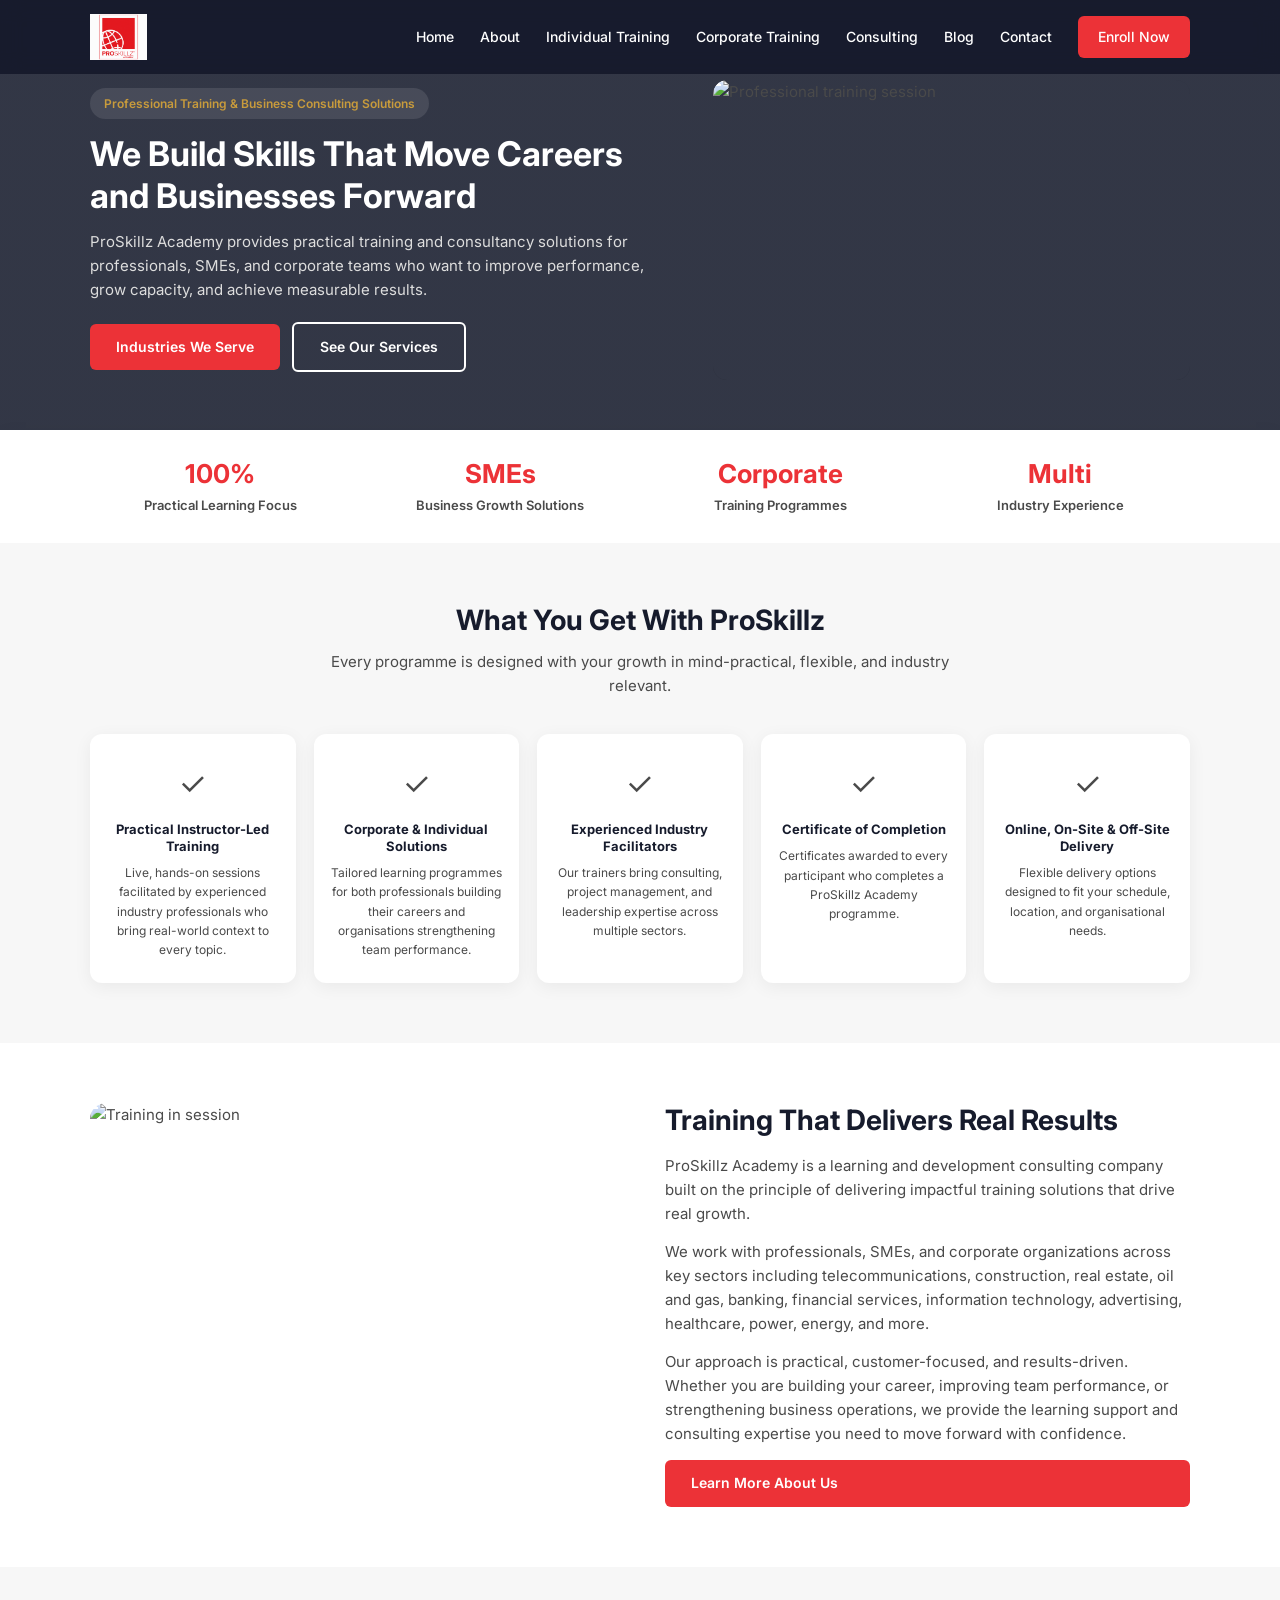
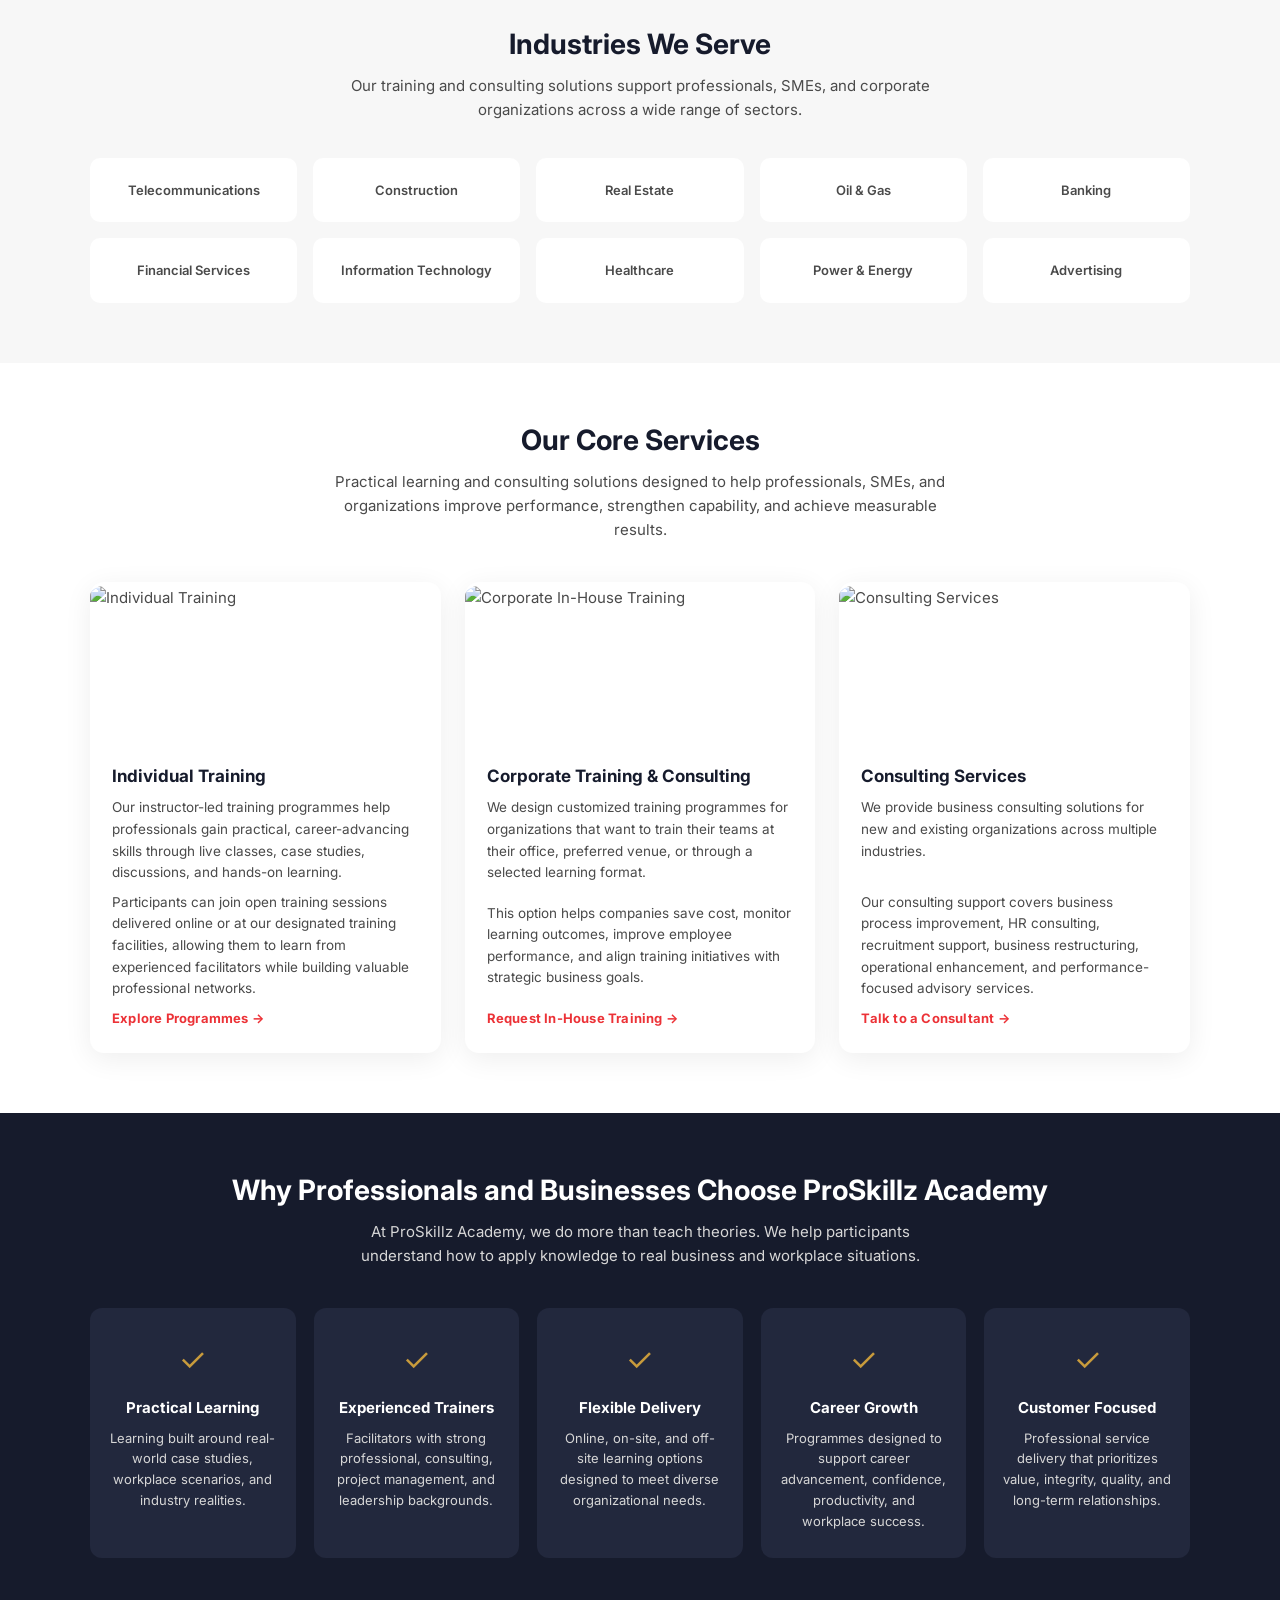
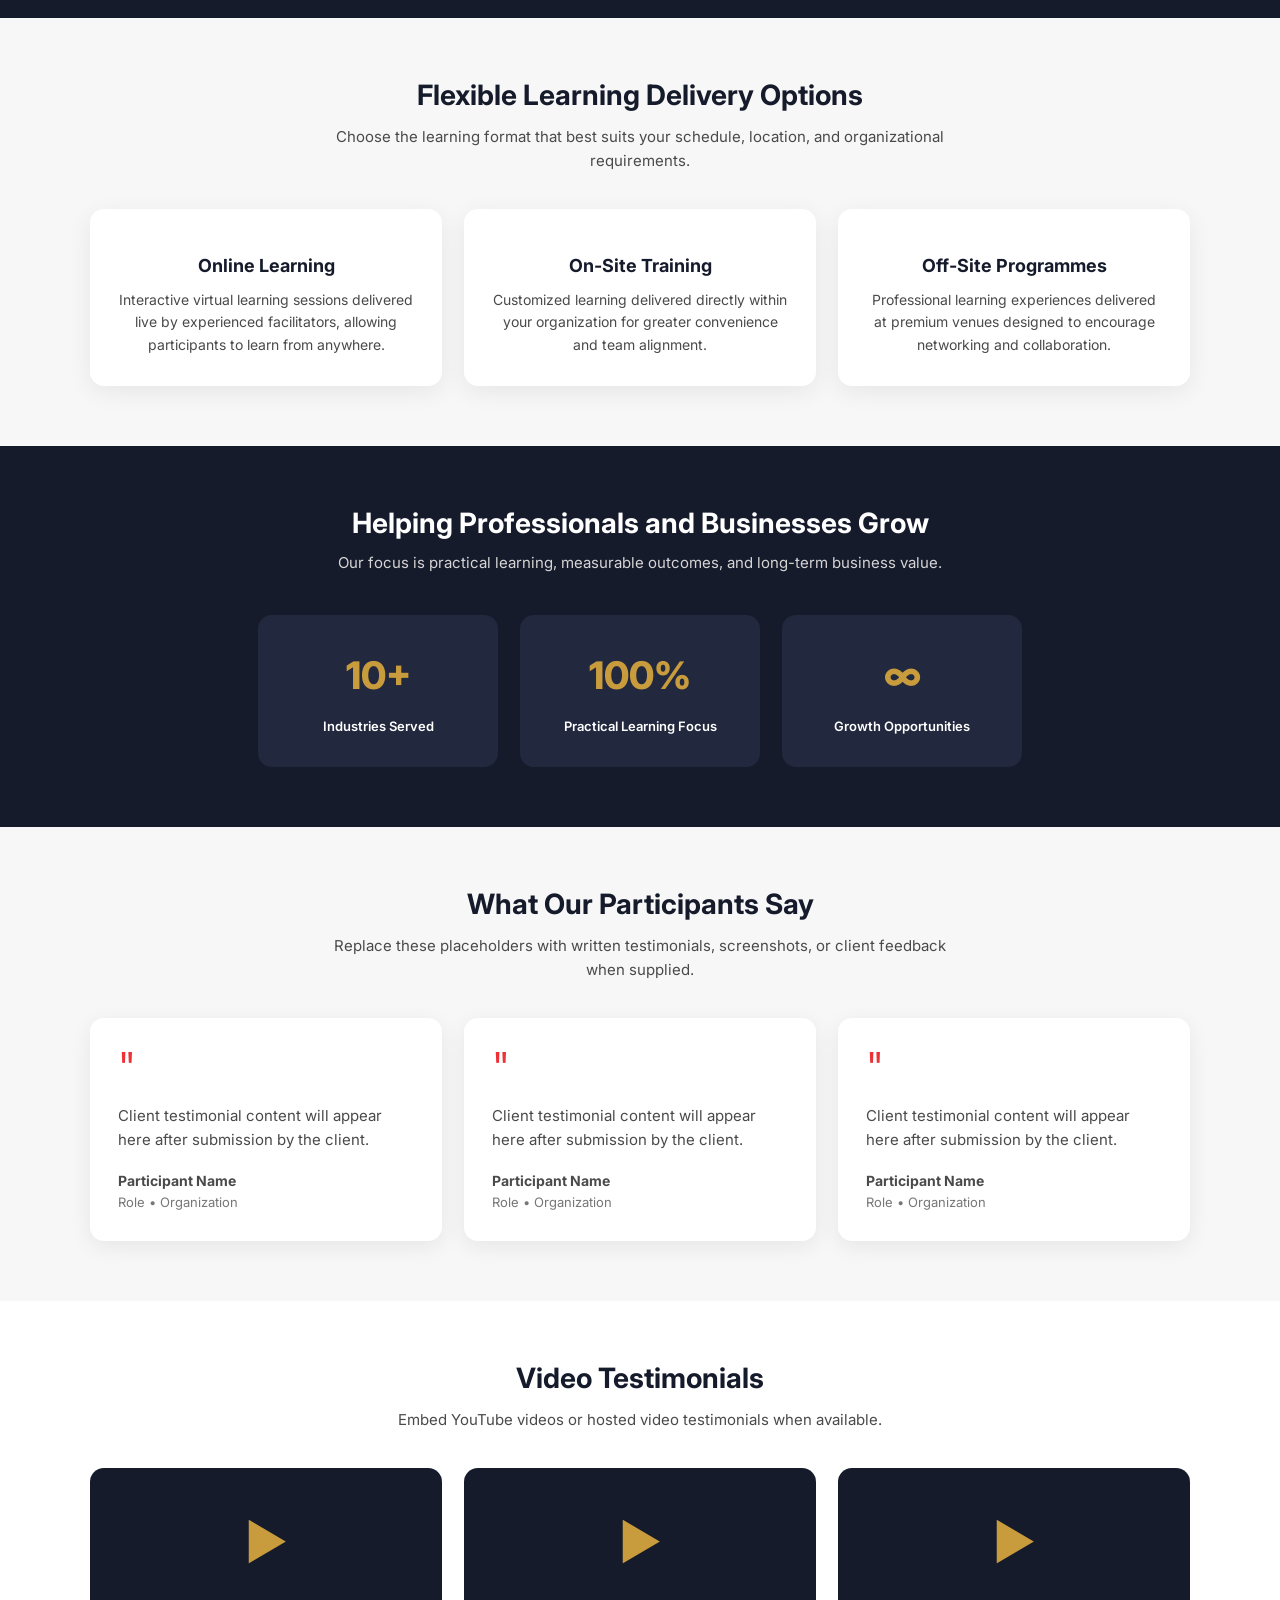
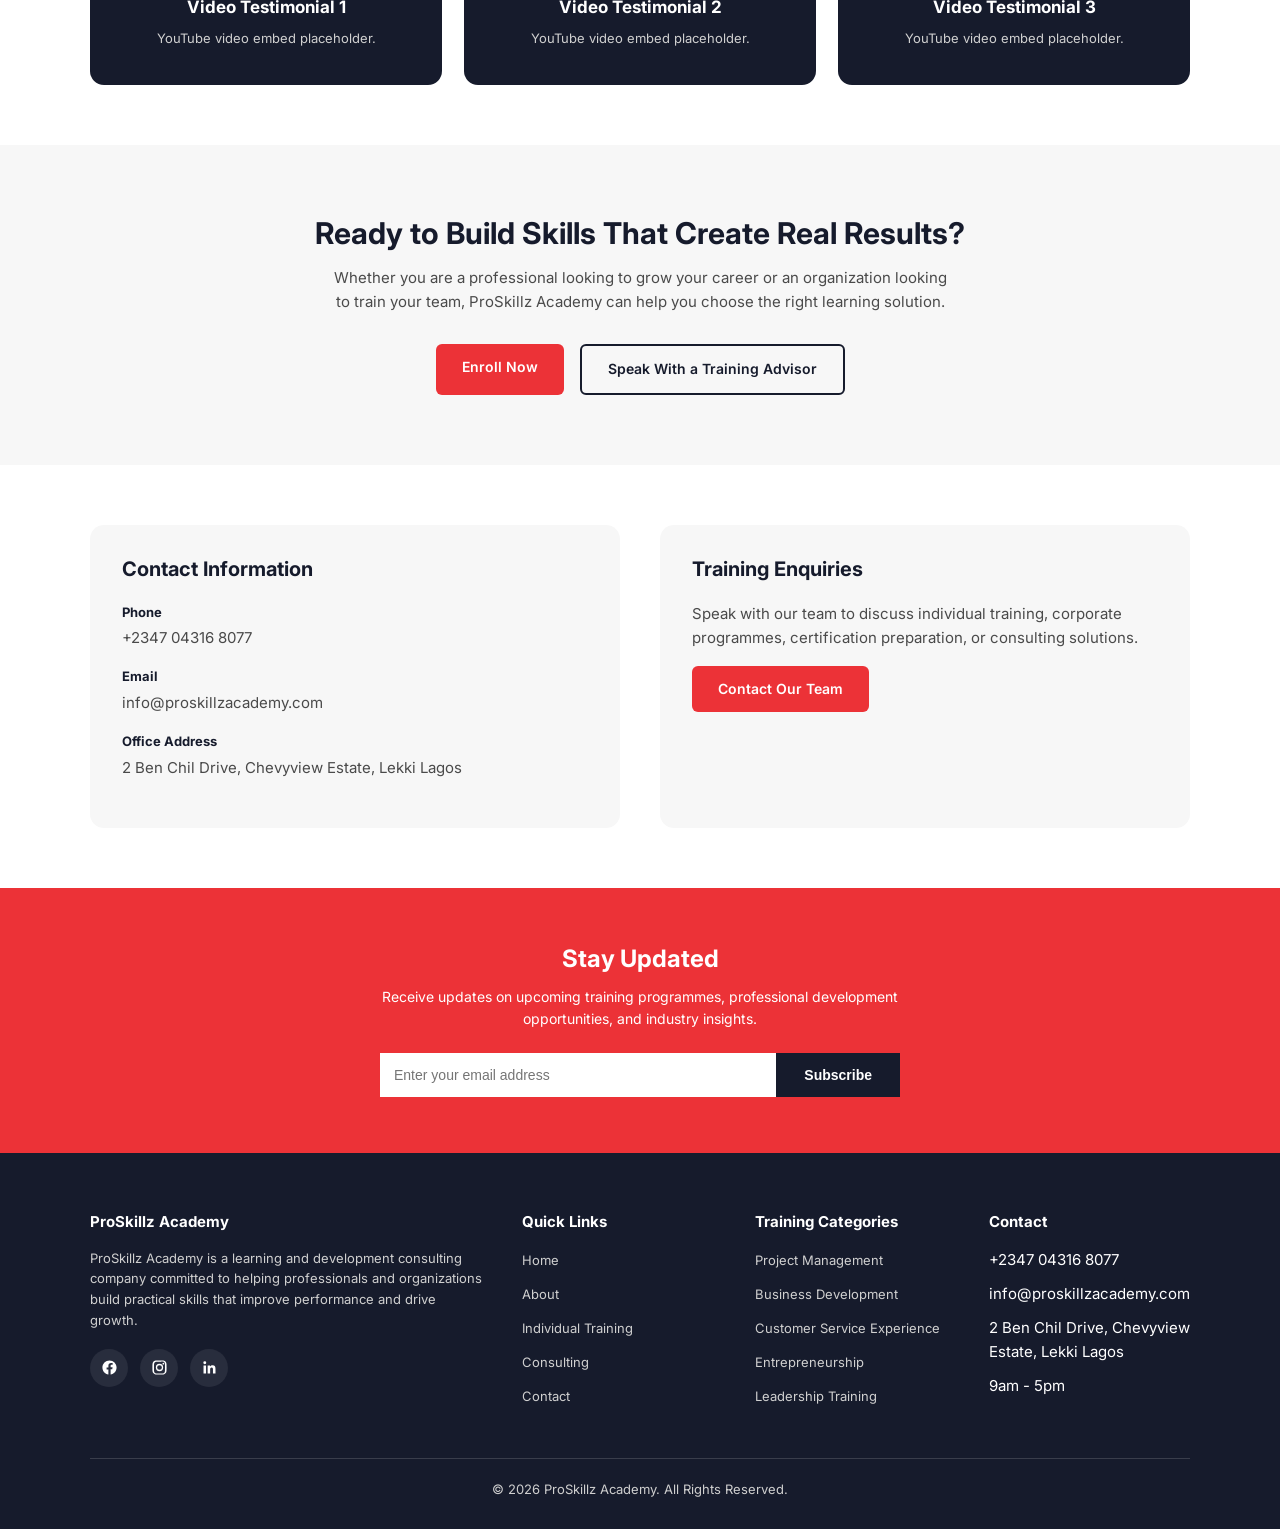
==== index.html @ 19f10e42 "Enhance footer with social links and update training link Added social icons to the footer and updat" ====
<!DOCTYPE html>
<html lang="en">
<head>
<meta charset="UTF-8">
<meta name="viewport" content="width=device-width, initial-scale=1.0">
<title>ProSkillz Academy</title>

<link href="https://fonts.googleapis.com/css2?family=Inter:wght@300;400;500;600;700;800&family=Playfair+Display:wght@600&display=swap" rel="stylesheet">
<style>
  /* =========================================
   TOKENS
========================================= */
:root{
  --red:#EC3237;
  --navy:#161B2C;
  --gold:#C89B3C;
  --light:#F7F7F7;
  --white:#FFFFFF;
  --text:#4A4A4A;
}

*{ margin:0; padding:0; box-sizing:border-box; }

body{
  font-family:'Inter',sans-serif;
  line-height:1.6;
  color:var(--text);
  overflow-x:hidden;
  font-size:15px;
}

.container{
  width:88%;
  max-width:1100px;
  margin:0 auto;
}

/* Global section breathing room — tight, not billboard */
section{ padding:60px 0; }

h1,h2,h3,h4{ color:var(--navy); font-weight:700; line-height:1.25; }
p{ margin-bottom:16px; }
a{ text-decoration:none; }

.btn-primary{
  background:var(--red);
  color:#fff;
  padding:12px 26px;
  border-radius:6px;
  display:inline-block;
  font-weight:600;
  font-size:14px;
  transition:.3s;
}
.btn-primary:hover{ transform:translateY(-2px); box-shadow:0 6px 18px rgba(236,50,55,.35); }

.btn-secondary{
  border:2px solid #fff;
  padding:12px 26px;
  border-radius:6px;
  display:inline-block;
  font-weight:600;
  font-size:14px;
  color:#fff;
  transition:.3s;
}
.btn-secondary:hover{ background:rgba(255,255,255,.12); }

.section-title{ font-size:28px; margin-bottom:12px; }
.section-subtitle{ max-width:620px; margin:0 auto; font-size:15px; color:var(--text); }


/* =========================================
   NAVIGATION
========================================= */
.navbar{
  position:fixed; top:0; left:0; width:100%;
  z-index:999;
  background:rgba(22,27,44,.96);
  backdrop-filter:blur(10px);
  padding:14px 0;
}
.nav-wrapper{ display:flex; justify-content:space-between; align-items:center; }
.logo{ font-size:24px; font-weight:800; color:#fff; display:flex; align-items:center; }
.logo span{ color:var(--red); }
.logo img{ height:46px; width:auto; display:block; }
.nav-links{ display:flex; gap:26px; align-items:center; }
.nav-links a{ color:#fff; font-weight:500; font-size:14px; }
.nav-links a:hover{ color:var(--red); }
.nav-cta{ background:var(--red); padding:10px 20px; border-radius:6px; color:#fff !important; font-weight:600; }
.mobile-toggle{ display:none; font-size:26px; color:#fff; cursor:pointer; }


/* =========================================
   HERO
========================================= */
.hero{
  background:
    linear-gradient(rgba(22,27,44,.88),rgba(22,27,44,.88)),
    url('https://images.unsplash.com/photo-1552664730-d307ca884978?auto=format&fit=crop&w=1600&q=80');
  background-size:cover;
  background-position:center;
  display:flex;
  align-items:center;
  padding-top:80px;
  padding-bottom:50px;
}
.hero-grid{
  display:grid;
  grid-template-columns:1.1fr .9fr;
  gap:40px;
  align-items:center;
}
.hero-tag{
  display:inline-block;
  background:rgba(255,255,255,.1);
  padding:6px 14px;
  border-radius:30px;
  color:var(--gold);
  margin-bottom:14px;
  font-weight:600;
  font-size:12px;
}
.hero h1{ font-size:34px; color:#fff; margin-bottom:12px; }
.hero p{ font-size:15px; color:#ddd; margin-bottom:20px; }
.hero-actions{ display:flex; gap:12px; flex-wrap:wrap; align-items:center; }

.hero-image{
  height:300px;
  overflow:hidden;
  border-radius:14px;
}
.hero-image img{
  width:100%; height:100%;
  object-fit:cover;
  border-radius:14px;
  box-shadow:0 16px 40px rgba(0,0,0,.35);
  display:block;
}


/* =========================================
   TRUST BAR
========================================= */
.trust-bar{
  background:#fff;
  padding:28px 0;
  box-shadow:0 4px 16px rgba(0,0,0,.05);
}
.trust-grid{ display:grid; grid-template-columns:repeat(4,1fr); gap:20px; }
.trust-item{ text-align:center; }
.trust-item h3{ color:var(--red); font-size:26px; margin-bottom:4px; }
.trust-item p{ margin:0; font-weight:600; font-size:13px; }


/* =========================================
   WHAT WE OFFER
========================================= */
.offering{ background:var(--light); padding:60px 0; }
.offering-header{ text-align:center; margin-bottom:36px; }
.offering-grid{ display:grid; grid-template-columns:repeat(5,1fr); gap:18px; }
.offering-card{
  background:#fff;
  padding:24px 16px;
  border-radius:12px;
  text-align:center;
  box-shadow:0 4px 18px rgba(0,0,0,.06);
  transition:.3s;
}
.offering-card:hover{ transform:translateY(-6px); box-shadow:0 10px 28px rgba(0,0,0,.11); }
.offering-icon{ font-size:32px; margin-bottom:12px; display:block; }
.offering-card h4{ font-size:13px; margin-bottom:8px; color:var(--navy); line-height:1.3; }
.offering-card p{ font-size:12px; color:var(--text); margin:0; }


/* =========================================
   ABOUT — image same height as text
========================================= */
.about{ background:#fff; padding:60px 0; }
.about-grid{
  display:grid;
  grid-template-columns:1fr 1fr;
  gap:50px;
  align-items:stretch;
}
.about-image{
  border-radius:16px;
  overflow:hidden;
  /* height matches the text column naturally via stretch */
}
.about-image img{
  width:100%; height:100%;
  object-fit:cover;
  object-position:center top;
  display:block;
}
.about-content{
  display:flex;
  flex-direction:column;
  justify-content:center;
}
.about-content h2{ font-size:28px; margin-bottom:16px; }
.about-content p{ font-size:15px; margin-bottom:14px; }


/* =========================================
   INDUSTRIES
========================================= */
.industries{ background:var(--light); padding:60px 0; }
.industry-header{ text-align:center; margin-bottom:36px; }
.industry-grid{ display:grid; grid-template-columns:repeat(5,1fr); gap:16px; }
.industry-track{ display:contents; }
.industry-card{
  background:#fff;
  padding:22px 12px;
  text-align:center;
  border-radius:10px;
  font-weight:600;
  font-size:13px;
  transition:.3s;
  cursor:default;
}
.industry-card:hover{ background:var(--navy); color:#fff; transform:translateY(-6px); }
/* second set of cards only exists for the small-screen slider; hidden on larger screens */
.industry-card-dup{ display:none; }


/* =========================================
   CORE SERVICES
========================================= */
.services{ padding:60px 0; background:#fff; }
.services-header{ text-align:center; max-width:680px; margin:0 auto 40px; }
.services-grid{ display:grid; grid-template-columns:repeat(3,1fr); gap:24px; }

.service-card{
  background:#fff;
  border-radius:14px;
  box-shadow:0 6px 28px rgba(0,0,0,.07);
  transition:.35s;
  border-top:4px solid transparent;
  overflow:hidden;
  display:flex;
  flex-direction:column;
}
.service-card:hover{
  transform:translateY(-7px);
  border-top-color:var(--red);
  box-shadow:0 14px 40px rgba(0,0,0,.12);
}
.service-img{ width:100%; height:160px; overflow:hidden; flex-shrink:0; }
.service-img img{
  width:100%; height:100%;
  object-fit:cover; display:block; transition:.5s;
}
.service-card:hover .service-img img{ transform:scale(1.05); }

.service-body{
  padding:20px 22px 24px;
  display:flex; flex-direction:column; flex:1;
}
.service-body h3{ font-size:17px; margin-bottom:10px; color:var(--navy); }
.service-body p{ font-size:13.5px; flex:1; margin-bottom:8px; }
.btn-service{
  display:inline-block;
  color:var(--red);
  font-weight:700;
  font-size:13px;
  letter-spacing:.2px;
  transition:.2s;
  align-self:flex-start;
}
.btn-service:hover{ color:var(--navy); letter-spacing:.5px; }


/* =========================================
   WHY US
========================================= */
.why-us{ background:var(--navy); padding:60px 0; }
.why-header{ text-align:center; margin-bottom:40px; }
.why-header h2{ color:#fff; font-size:28px; margin-bottom:12px; }
.why-header p{ color:#d7d7d7; max-width:620px; margin:0 auto; font-size:15px; }
.why-grid{ display:grid; grid-template-columns:repeat(5,1fr); gap:18px; }
.why-card{
  background:#22283d;
  padding:26px 18px;
  border-radius:12px;
  text-align:center;
  transition:.35s;
}
.why-card:hover{ transform:translateY(-6px); background:#2b324a; }
.why-icon{ font-size:32px; margin-bottom:14px; color:var(--gold); display:block; }
.why-card h4{ color:#fff; margin-bottom:10px; font-size:15px; }
.why-card p{ color:#d6d6d6; font-size:13px; margin:0; }


/* =========================================
   DELIVERY
========================================= */
.delivery{ background:var(--light); padding:60px 0; }
.delivery-header{ text-align:center; margin-bottom:36px; }
.delivery-grid{ display:grid; grid-template-columns:repeat(3,1fr); gap:22px; }
.delivery-card{
  background:#fff;
  padding:30px 26px;
  border-radius:14px;
  text-align:center;
  box-shadow:0 6px 24px rgba(0,0,0,.07);
}
.delivery-card h3{ margin-bottom:12px; font-size:18px; }
.delivery-card p{ margin:0; font-size:14px; }
.delivery-icon{ font-size:38px; margin-bottom:16px; color:var(--red); display:block; }


/* =========================================
   MISSION / VISION
========================================= */
.mission-vision{ padding:60px 0; background:#fff; }
.mv-grid{ display:grid; grid-template-columns:1fr 1fr; gap:28px; }
.mv-card{
  background:#fff;
  padding:36px;
  border-radius:14px;
  box-shadow:0 6px 24px rgba(0,0,0,.07);
  position:relative;
  overflow:hidden;
}
.mv-card:before{
  content:''; position:absolute; top:0; left:0;
  width:100%; height:5px; background:var(--red);
}
.mv-card h3{ font-size:24px; margin-bottom:14px; color:var(--navy); }
.mv-card p{ font-size:15px; margin-bottom:0; }


/* =========================================
   IMPACT
========================================= */
.impact{ padding:60px 0; background:var(--navy); }
.impact-header{ text-align:center; margin-bottom:40px; }
.impact-header h2{ color:#fff; margin-bottom:10px; font-size:28px; }
.impact-header p{ color:#d5d5d5; margin:0; font-size:15px; }
.impact-grid{ display:grid; grid-template-columns:repeat(4,1fr); gap:22px; }
.impact-grid-centered{
  grid-template-columns:repeat(3, minmax(180px,240px));
  justify-content:center;
}
.impact-card{
  text-align:center;
  background:#22283d;
  padding:30px 20px;
  border-radius:14px;
}
.impact-number{ font-size:38px; font-weight:800; color:var(--gold); margin-bottom:10px; }
.impact-text{ color:#fff; font-weight:600; font-size:13px; }


/* =========================================
   TESTIMONIALS
========================================= */
.testimonials{ padding:60px 0; background:var(--light); }
.testimonial-header{ text-align:center; margin-bottom:36px; }
.testimonial-grid{ display:grid; grid-template-columns:repeat(3,1fr); gap:22px; }
.testimonial-card{
  background:#fff;
  padding:28px;
  border-radius:14px;
  box-shadow:0 6px 22px rgba(0,0,0,.07);
}
.quote{ font-size:44px; color:var(--red); line-height:1; margin-bottom:14px; }
.client-name{ font-weight:700; margin-top:18px; font-size:14px; }
.client-role{ color:#777; font-size:13px; }


/* =========================================
   VIDEO TESTIMONIALS
========================================= */
.video-testimonials{ padding:60px 0; background:#fff; }
.video-grid{ display:grid; grid-template-columns:repeat(3,1fr); gap:22px; }
.video-card{
  background:var(--navy);
  padding:36px 28px;
  border-radius:14px;
  text-align:center;
  color:#fff;
}
.video-card h3{ color:#fff; margin-bottom:10px; font-size:17px; }
.video-card p{ color:#d0d0d0; margin:0; font-size:13px; }
.play-icon{ font-size:48px; margin-bottom:16px; color:var(--gold); display:block; }


/* =========================================
   CTA
========================================= */
.final-cta{ padding:70px 0; background:var(--light); text-align:center; }
.final-cta h2{ font-size:30px; color:var(--navy); margin-bottom:14px; }
.final-cta p{ max-width:620px; margin:0 auto 30px; font-size:15px; color:var(--text); }
.cta-buttons{ display:flex; justify-content:center; gap:16px; flex-wrap:wrap; }
.btn-second{
  border:2px solid var(--navy);
  padding:12px 26px;
  border-radius:6px;
  display:inline-block;
  font-weight:600;
  font-size:14px;
  color:var(--navy) !important;
  transition:.3s;
}
.btn-second:hover{ background:var(--red); border-color:var(--red); color:#fff !important; transform:translateY(-2px); }


/* =========================================
   CONTACT
========================================= */
.contact-preview{ padding:60px 0; background:#fff; }
.contact-grid{ display:grid; grid-template-columns:1fr 1fr; gap:40px; }
.contact-card{ background:var(--light); padding:32px; border-radius:14px; }
.contact-card h3{ margin-bottom:20px; font-size:20px; }
.contact-item{ margin-bottom:16px; }
.contact-item strong{ display:block; margin-bottom:4px; color:var(--navy); font-size:13px; }


/* =========================================
   NEWSLETTER
========================================= */
.newsletter{ background:var(--red); padding:56px 0; text-align:center; }
.newsletter h2{ color:#fff; margin-bottom:12px; font-size:24px; }
.newsletter p{ color:#fff; max-width:580px; margin:0 auto 22px; font-size:14px; }
.newsletter-form{ display:flex; justify-content:center; max-width:520px; margin:auto; }
.newsletter-form input{ flex:1; padding:14px; border:none; outline:none; font-size:14px; }
.newsletter-form button{
  border:none; background:var(--navy); color:#fff;
  padding:14px 28px; cursor:pointer; font-weight:600; font-size:14px;
}


/* =========================================
   FOOTER
========================================= */
/* =========================================
   SOCIAL ICONS  (shared — footer, and used
   directly on the contact page)
========================================= */
.social-links{ display:flex; gap:12px; }
.social-links.center{ justify-content:center; margin-top:24px; }
.social-links a{
  width:38px; height:38px;
  border-radius:50%;
  background:var(--light);
  color:var(--navy);
  display:flex; align-items:center; justify-content:center;
  transition:.3s;
}
.social-links a:hover{ background:var(--red); color:#fff; transform:translateY(-4px); }
.social-links svg{ width:17px; height:17px; fill:currentColor; }
.footer .social-links a{ background:rgba(255,255,255,.08); color:#fff; }
.footer .social-links a:hover{ background:var(--red); }
.footer .social-links{ margin-top:18px; }


.footer{ background:var(--navy); padding:60px 0 30px; color:#fff; }
.footer-grid{ display:grid; grid-template-columns:2fr 1fr 1fr 1fr; gap:36px; margin-bottom:40px; }
.footer h4{ color:#fff; margin-bottom:16px; font-size:15px; }
.footer p{ color:#d0d0d0; font-size:13px; }
.footer ul{ list-style:none; padding:0; }
.footer ul li{ margin-bottom:10px; }
.footer ul li a{ color:#d0d0d0; font-size:13px; }
.footer ul li a:hover{ color:var(--red); }
.footer-bottom{ border-top:1px solid rgba(255,255,255,.15); padding-top:20px; text-align:center; color:#cfcfcf; font-size:13px; }


/* =========================================
   MOBILE MENU — slides from the RIGHT, the
   same side as the hamburger toggle
========================================= */
.mobile-menu{
  position:fixed; top:0; right:-280px; width:280px; height:100%;
  background:var(--navy); z-index:1000; padding:44px 26px; transition:.4s;
}
.mobile-menu.active{ right:0; }
.mobile-menu a{ display:block; color:#fff; padding:13px 0; border-bottom:1px solid rgba(255,255,255,.08); font-size:14px; transition:.2s; }
.mobile-menu a:hover{ color:var(--red); padding-left:6px; }
.mobile-close{ font-size:26px; color:#fff; margin-bottom:20px; cursor:pointer; }


/* =========================================
   ANIMATION
========================================= */
.fade-up{ opacity:0; transform:translateY(30px); transition:.7s; }
.fade-up.show{ opacity:1; transform:translateY(0); }

@keyframes industry-slide{
  from{ transform:translateX(0); }
  to{ transform:translateX(-50%); }
}


/* =========================================
   RESPONSIVE — 991px
========================================= */
@media(max-width:991px){
  .hero-grid,
  .about-grid,
  .mv-grid,
  .contact-grid{ grid-template-columns:1fr; }

  .hero h1{ font-size:28px; }
  .hero-image{ height:240px; }

  .trust-grid{ grid-template-columns:repeat(2,1fr); }
  .offering-grid{ grid-template-columns:repeat(2,1fr); }

  /* Industries: on small screens the cards slide through the screen
     instead of sitting in a static grid */
  .industry-grid{
    display:block;
    overflow:hidden;
    grid-template-columns:none;
    -webkit-mask-image:linear-gradient(90deg,transparent,#000 6%,#000 94%,transparent);
    mask-image:linear-gradient(90deg,transparent,#000 6%,#000 94%,transparent);
  }
  .industry-track{
    display:flex;
    gap:16px;
    width:max-content;
    animation:industry-slide 22s linear infinite;
  }
  .industry-track:hover{ animation-play-state:paused; }
  .industry-card{ flex:0 0 auto; width:150px; }
  .industry-card-dup{ display:block; }

  .services-grid{ grid-template-columns:repeat(2,1fr); }
  .why-grid{ grid-template-columns:repeat(2,1fr); }
  .impact-grid{ grid-template-columns:repeat(2,1fr); }
  .delivery-grid,
  .testimonial-grid,
  .video-grid{ grid-template-columns:1fr; }

  .nav-links{ display:none; }
  .mobile-toggle{ display:block; }
  .section-title{ font-size:24px; }

  /* about image: fixed height when stacked */
  .about-image{ height:280px; }
}


/* =========================================
   RESPONSIVE — 600px
========================================= */
@media(max-width:600px){
  .container{ width:92%; }
  section{ padding:44px 0; }

  .hero h1{ font-size:24px; }
  .hero p{ font-size:14px; }
  .hero-image{ height:200px; }
  .hero-actions{ flex-direction:column; align-items:flex-start; }

  .trust-grid,
  .offering-grid,
  .why-grid,
  .impact-grid,
  .services-grid,
  .delivery-grid,
  .testimonial-grid,
  .video-grid{ grid-template-columns:1fr; }

  .industry-card{ width:130px; }

  .section-title{ font-size:22px; }

  .newsletter-form{ flex-direction:column; }
  .newsletter-form button{ width:100%; }

  .final-cta h2{ font-size:22px; }
  .cta-buttons{ flex-direction:column; align-items:center; gap:12px; }
  .cta-buttons .btn-primary,
  .cta-buttons .btn-second{ width:100%; max-width:300px; text-align:center; }

  .footer-grid{ grid-template-columns:1fr; }
}

</style>
</head>
<body>


<!-- NAVBAR — logo on the left, links + hamburger on the right (original layout) -->
<header class="navbar">
  <div class="container nav-wrapper">
    <div class="logo">
      <img src="image/pro.png" alt="ProSkillz Academy logo">
    </div>
    <nav class="nav-links">
      <a href="index.html">Home</a>
      <a href="about.html">About</a>
      <a href="training.html">Individual Training</a>
      <a href="corporate.html">Corporate Training</a>
      <a href="consulting.html">Consulting</a>
      <a href="blog.html">Blog</a>
      <a href="contact.html">Contact</a>
      <a href="enroll.html" class="nav-cta">Enroll Now</a>
    </nav>
    <div class="mobile-toggle">☰</div>
  </div>
</header>


<!-- HERO -->
<section class="hero">
  <div class="container hero-grid">

    <div class="hero-content">
      <div class="hero-tag">Professional Training & Business Consulting Solutions</div>
      <h1>We Build Skills That Move Careers and Businesses Forward</h1>
      <p>ProSkillz Academy provides practical training and consultancy solutions for professionals, SMEs, and corporate teams who want to improve performance, grow capacity, and achieve measurable results.</p>
      <div class="hero-actions">
        <a href="#industries" class="btn-primary">Industries We Serve</a>
        <a href="#services" class="btn-secondary">See Our Services</a>
      </div>
    </div>

    <div class="hero-image">
      <img src="https://images.unsplash.com/photo-1517048676732-d65bc937f952?auto=format&fit=crop&w=1200&q=80" alt="Professional training session">
    </div>

  </div>
</section>


<!-- TRUST BAR -->
<section class="trust-bar">
  <div class="container">
    <div class="trust-grid">
      <div class="trust-item">
        <h3>100%</h3>
        <p>Practical Learning Focus</p>
      </div>
      <div class="trust-item">
        <h3>SMEs</h3>
        <p>Business Growth Solutions</p>
      </div>
      <div class="trust-item">
        <h3>Corporate</h3>
        <p>Training Programmes</p>
      </div>
      <div class="trust-item">
        <h3>Multi</h3>
        <p>Industry Experience</p>
      </div>
    </div>
  </div>
</section>


<!-- WHAT WE OFFER (moved hero list) -->
<section class="offering">
  <div class="container">
    <div class="offering-header">
      <h2 class="section-title">What You Get With ProSkillz</h2>
      <p class="section-subtitle">Every programme is designed with your growth in mind-practical, flexible, and industry relevant.</p>
    </div>
    <div class="offering-grid">
      <div class="offering-card">
        <div class="offering-icon">✓</div>
        <h4>Practical Instructor-Led Training</h4>
        <p>Live, hands-on sessions facilitated by experienced industry professionals who bring real-world context to every topic.</p>
      </div>
      <div class="offering-card">
        <div class="offering-icon">✓</div>
        <h4>Corporate & Individual Solutions</h4>
        <p>Tailored learning programmes for both professionals building their careers and organisations strengthening team performance.</p>
      </div>
      <div class="offering-card">
        <div class="offering-icon">✓</div>
        <h4>Experienced Industry Facilitators</h4>
        <p>Our trainers bring consulting, project management, and leadership expertise across multiple sectors.</p>
      </div>
      <div class="offering-card">
        <div class="offering-icon">✓</div>
        <h4>Certificate of Completion</h4>
        <p>Certificates awarded to every participant who completes a ProSkillz Academy programme.</p>
      </div>
      <div class="offering-card">
        <div class="offering-icon">✓</div>
        <h4>Online, On-Site & Off-Site Delivery</h4>
        <p>Flexible delivery options designed to fit your schedule, location, and organisational needs.</p>
      </div>
    </div>
  </div>
</section>


<!-- ABOUT -->
<section class="about">
  <div class="container about-grid">

    <div class="about-image">
      <img src="https://images.unsplash.com/photo-1522202176988-66273c2fd55f?auto=format&fit=crop&w=1200&q=80" alt="Training in session">
    </div>

    <div class="about-content">
      <h2>Training That Delivers Real Results</h2>
      <p>ProSkillz Academy is a learning and development consulting company built on the principle of delivering impactful training solutions that drive real growth.</p>
      <p>We work with professionals, SMEs, and corporate organizations across key sectors including telecommunications, construction, real estate, oil and gas, banking, financial services, information technology, advertising, healthcare, power, energy, and more.</p>
      <p>Our approach is practical, customer-focused, and results-driven. Whether you are building your career, improving team performance, or strengthening business operations, we provide the learning support and consulting expertise you need to move forward with confidence.</p>
      <a href="about.html" class="btn-primary">Learn More About Us</a>
    </div>

  </div>
</section>


<!-- INDUSTRIES -->
<section class="industries" id="industries">
  <div class="container">
    <div class="industry-header">
      <h2 class="section-title">Industries We Serve</h2>
      <p class="section-subtitle">Our training and consulting solutions support professionals, SMEs, and corporate organizations across a wide range of sectors.</p>
    </div>
    <div class="industry-grid">
      <div class="industry-track">
        <div class="industry-card">Telecommunications</div>
        <div class="industry-card">Construction</div>
        <div class="industry-card">Real Estate</div>
        <div class="industry-card">Oil & Gas</div>
        <div class="industry-card">Banking</div>
        <div class="industry-card">Financial Services</div>
        <div class="industry-card">Information Technology</div>
        <div class="industry-card">Healthcare</div>
        <div class="industry-card">Power & Energy</div>
        <div class="industry-card">Advertising</div>
        <!-- duplicate set: only shown/used on small screens, for a seamless loop -->
        <div class="industry-card industry-card-dup" aria-hidden="true">Telecommunications</div>
        <div class="industry-card industry-card-dup" aria-hidden="true">Construction</div>
        <div class="industry-card industry-card-dup" aria-hidden="true">Real Estate</div>
        <div class="industry-card industry-card-dup" aria-hidden="true">Oil & Gas</div>
        <div class="industry-card industry-card-dup" aria-hidden="true">Banking</div>
        <div class="industry-card industry-card-dup" aria-hidden="true">Financial Services</div>
        <div class="industry-card industry-card-dup" aria-hidden="true">Information Technology</div>
        <div class="industry-card industry-card-dup" aria-hidden="true">Healthcare</div>
        <div class="industry-card industry-card-dup" aria-hidden="true">Power & Energy</div>
        <div class="industry-card industry-card-dup" aria-hidden="true">Advertising</div>
      </div>
    </div>
  </div>
</section>


<!-- CORE SERVICES -->
<section class="services" id="services">
  <div class="container">
    <div class="services-header">
      <h2 class="section-title">Our Core Services</h2>
      <p class="section-subtitle">Practical learning and consulting solutions designed to help professionals, SMEs, and organizations improve performance, strengthen capability, and achieve measurable results.</p>
    </div>

    <div class="services-grid">

      <div class="service-card">
        <div class="service-img">
          <img src="https://images.unsplash.com/photo-1524178232363-1fb2b075b655?auto=format&fit=crop&w=800&q=80" alt="Individual Training">
        </div>
        <div class="service-body">
          <h3>Individual Training</h3>
          <p>Our instructor-led training programmes help professionals gain practical, career-advancing skills through live classes, case studies, discussions, and hands-on learning.</p>
          <p>Participants can join open training sessions delivered online or at our designated training facilities, allowing them to learn from experienced facilitators while building valuable professional networks.</p>
          <a href="individual-training.html" class="btn-service">Explore Programmes →</a>
        </div>
      </div>

      <div class="service-card">
        <div class="service-img">
          <img src="https://images.unsplash.com/photo-1542744173-8e7e53415bb0?auto=format&fit=crop&w=800&q=80" alt="Corporate In-House Training">
        </div>
        <div class="service-body">
          <h3>Corporate Training & Consulting</h3>
          <p>We design customized training programmes for organizations that want to train their teams at their office, preferred venue, or through a selected learning format.</p>
          <p>This option helps companies save cost, monitor learning outcomes, improve employee performance, and align training initiatives with strategic business goals.</p>
          <a href="corporate-training.html" class="btn-service">Request In-House Training →</a>
        </div>
      </div>

      
      <div class="service-card">
        <div class="service-img">
          <img src="https://images.unsplash.com/photo-1551836022-d5d88e9218df?auto=format&fit=crop&w=800&q=80" alt="Consulting Services">
        </div>
        <div class="service-body">
          <h3>Consulting Services</h3>
          <p>We provide business consulting solutions for new and existing organizations across multiple industries.</p>
          <p>Our consulting support covers business process improvement, HR consulting, recruitment support, business restructuring, operational enhancement, and performance-focused advisory services.</p>
          <a href="consulting.html" class="btn-service">Talk to a Consultant →</a>
        </div>
      </div>

    </div>
  </div>
</section>


<!-- WHY CHOOSE US -->
<section class="why-us">
  <div class="container">
    <div class="why-header">
      <h2 class="section-title">Why Professionals and Businesses Choose ProSkillz Academy</h2>
      <p>At ProSkillz Academy, we do more than teach theories. We help participants understand how to apply knowledge to real business and workplace situations.</p>
    </div>
    <div class="why-grid">
      <div class="why-card">
        <div class="why-icon">✓</div>
        <h4>Practical Learning</h4>
        <p>Learning built around real-world case studies, workplace scenarios, and industry realities.</p>
      </div>
      <div class="why-card">
        <div class="why-icon">✓</div>
        <h4>Experienced Trainers</h4>
        <p>Facilitators with strong professional, consulting, project management, and leadership backgrounds.</p>
      </div>
      <div class="why-card">
        <div class="why-icon">✓</div>
        <h4>Flexible Delivery</h4>
        <p>Online, on-site, and off-site learning options designed to meet diverse organizational needs.</p>
      </div>
      <div class="why-card">
        <div class="why-icon">✓</div>
        <h4>Career Growth</h4>
        <p>Programmes designed to support career advancement, confidence, productivity, and workplace success.</p>
      </div>
      <div class="why-card">
        <div class="why-icon">✓</div>
        <h4>Customer Focused</h4>
        <p>Professional service delivery that prioritizes value, integrity, quality, and long-term relationships.</p>
      </div>
    </div>
  </div>
</section>


<!-- DELIVERY OPTIONS -->
<section class="delivery">
  <div class="container">
    <div class="delivery-header">
      <h2 class="section-title">Flexible Learning Delivery Options</h2>
      <p class="section-subtitle">Choose the learning format that best suits your schedule, location, and organizational requirements.</p>
    </div>
    <div class="delivery-grid">
      <div class="delivery-card">
        <div class="delivery-icon"></div>
        <h3>Online Learning</h3>
        <p>Interactive virtual learning sessions delivered live by experienced facilitators, allowing participants to learn from anywhere.</p>
      </div>
      <div class="delivery-card">
        <div class="delivery-icon"></div>
        <h3>On-Site Training</h3>
        <p>Customized learning delivered directly within your organization for greater convenience and team alignment.</p>
      </div>
      <div class="delivery-card">
        <div class="delivery-icon"></div>
        <h3>Off-Site Programmes</h3>
        <p>Professional learning experiences delivered at premium venues designed to encourage networking and collaboration.</p>
      </div>
    </div>
  </div>
</section>


<!-- MISSION & VISION 
<section class="mission-vision">
  <div class="container">
    <div class="mv-grid">
      <div class="mv-card">
        <h3>Our Vision</h3>
        <p>To provide quality professional services that exceed the expectations of our esteemed customers.</p>
      </div>
      <div class="mv-card">
        <h3>Our Mission</h3>
        <p>To build long-term relationships with our clients by delivering impactful, customer-focused solutions that support growth and performance.</p>
      </div>
    </div>
  </div>
</section> -->


<!-- IMPACT -->
<section class="impact">
  <div class="container">
    <div class="impact-header">
      <h2 class="section-title">Helping Professionals and Businesses Grow</h2>
      <p>Our focus is practical learning, measurable outcomes, and long-term business value.</p>
    </div>
    <div class="impact-grid impact-grid-centered">
      <div class="impact-card">
        <div class="impact-number">10+</div>
        <div class="impact-text">Industries Served</div>
      </div>
      <div class="impact-card">
        <div class="impact-number">100%</div>
        <div class="impact-text">Practical Learning Focus</div>
      </div>
      <!--
      <div class="impact-card">
        <div class="impact-number">3</div>
        <div class="impact-text">Learning Delivery Options</div>
      </div> -->
      <div class="impact-card">
        <div class="impact-number">∞</div>
        <div class="impact-text">Growth Opportunities</div>
      </div>
    </div>
  </div>
</section>


<!-- TESTIMONIALS -->
<section class="testimonials">
  <div class="container">
    <div class="testimonial-header">
      <h2 class="section-title">What Our Participants Say</h2>
      <p class="section-subtitle">Replace these placeholders with written testimonials, screenshots, or client feedback when supplied.</p>
    </div>
    <div class="testimonial-grid">
      <div class="testimonial-card">
        <div class="quote">"</div>
        <p>Client testimonial content will appear here after submission by the client.</p>
        <div class="client-name">Participant Name</div>
        <div class="client-role">Role • Organization</div>
      </div>
      <div class="testimonial-card">
        <div class="quote">"</div>
        <p>Client testimonial content will appear here after submission by the client.</p>
        <div class="client-name">Participant Name</div>
        <div class="client-role">Role • Organization</div>
      </div>
      <div class="testimonial-card">
        <div class="quote">"</div>
        <p>Client testimonial content will appear here after submission by the client.</p>
        <div class="client-name">Participant Name</div>
        <div class="client-role">Role • Organization</div>
      </div>
    </div>
  </div>
</section>


<!-- VIDEO TESTIMONIALS -->
<section class="video-testimonials">
  <div class="container">
    <div class="testimonial-header">
      <h2 class="section-title">Video Testimonials</h2>
      <p class="section-subtitle">Embed YouTube videos or hosted video testimonials when available.</p>
    </div>
    <div class="video-grid">
      <div class="video-card">
        <div class="play-icon">▶</div>
        <h3>Video Testimonial 1</h3>
        <p>YouTube video embed placeholder.</p>
      </div>
      <div class="video-card">
        <div class="play-icon">▶</div>
        <h3>Video Testimonial 2</h3>
        <p>YouTube video embed placeholder.</p>
      </div>
      <div class="video-card">
        <div class="play-icon">▶</div>
        <h3>Video Testimonial 3</h3>
        <p>YouTube video embed placeholder.</p>
      </div>
    </div>
  </div>
</section>


<!-- FINAL CTA -->
<section class="final-cta fade-up">
  <div class="container">
    <h2>Ready to Build Skills That Create Real Results?</h2>
    <p>Whether you are a professional looking to grow your career or an organization looking to train your team, ProSkillz Academy can help you choose the right learning solution.</p>
    <div class="cta-buttons">
      <a href="#" class="btn-primary">Enroll Now</a>
      <a href="#" class="btn-second">Speak With a Training Advisor</a>
    </div>
  </div>
</section>


<!-- CONTACT -->
<section class="contact-preview fade-up">
  <div class="container">
    <div class="contact-grid">
      <div class="contact-card">
        <h3>Contact Information</h3>
        <!--<div class="contact-item">
          <strong>Name</strong>
          John Doe 
        </div>-->
        <div class="contact-item">
          <strong>Phone</strong>
          +2347 04316 8077
        </div>
        <div class="contact-item">
          <strong>Email</strong>
          info@proskillzacademy.com
        </div>
        <div class="contact-item">
          <strong>Office Address</strong>
          2 Ben Chil Drive, Chevyview Estate, Lekki Lagos
        </div>
      </div>
      <div class="contact-card">
        <h3>Training Enquiries</h3>
        <p>Speak with our team to discuss individual training, corporate programmes, certification preparation, or consulting solutions.</p>
        <a href="#" class="btn-primary">Contact Our Team</a>
      </div>
    </div>
  </div>
</section>


<!-- NEWSLETTER -->
<section class="newsletter">
  <div class="container">
    <h2>Stay Updated</h2>
    <p>Receive updates on upcoming training programmes, professional development opportunities, and industry insights.</p>
    <form class="newsletter-form">
      <input type="email" placeholder="Enter your email address">
      <button type="submit">Subscribe</button>
    </form>
  </div>
</section>


<!-- FOOTER -->
<footer class="footer">
  <div class="container">
    <div class="footer-grid">
      <div>
        <h4>ProSkillz Academy</h4>
        <p>ProSkillz Academy is a learning and development consulting company committed to helping professionals and organizations build practical skills that improve performance and drive growth.</p>
        <div class="social-links">
          <a href="https://www.facebook.com/proskillzacademy" target="_blank" rel="noopener" aria-label="Facebook">
            <svg viewBox="0 0 24 24"><path d="M22 12.06C22 6.51 17.52 2 12 2S2 6.51 2 12.06c0 5 3.66 9.14 8.44 9.94v-7.03H7.9v-2.91h2.54V9.41c0-2.51 1.49-3.89 3.77-3.89 1.09 0 2.23.2 2.23.2v2.46h-1.26c-1.24 0-1.63.78-1.63 1.57v1.88h2.78l-.44 2.91h-2.34V22c4.78-.8 8.44-4.94 8.44-9.94Z"/></svg>
          </a>
          <a href="https://www.instagram.com/proskillzacademy?utm_source=qr" target="_blank" rel="noopener" aria-label="Instagram">
            <svg viewBox="0 0 24 24"><path d="M12 2c2.72 0 3.06.01 4.12.06 1.06.05 1.79.22 2.43.47.66.26 1.22.6 1.76 1.14.54.54.88 1.1 1.14 1.76.25.64.42 1.37.47 2.43.05 1.06.06 1.4.06 4.12s-.01 3.06-.06 4.12c-.05 1.06-.22 1.79-.47 2.43a4.9 4.9 0 0 1-1.14 1.76 4.9 4.9 0 0 1-1.76 1.14c-.64.25-1.37.42-2.43.47-1.06.05-1.4.06-4.12.06s-3.06-.01-4.12-.06c-1.06-.05-1.79-.22-2.43-.47a4.9 4.9 0 0 1-1.76-1.14 4.9 4.9 0 0 1-1.14-1.76c-.25-.64-.42-1.37-.47-2.43C2.01 15.06 2 14.72 2 12s.01-3.06.06-4.12c.05-1.06.22-1.79.47-2.43.26-.66.6-1.22 1.14-1.76a4.9 4.9 0 0 1 1.76-1.14c.64-.25 1.37-.42 2.43-.47C8.94 2.01 9.28 2 12 2Zm0 1.8c-2.67 0-2.99.01-4.04.06-.87.04-1.34.18-1.65.3-.42.16-.72.36-1.03.67-.31.31-.5.61-.67 1.03-.12.31-.26.78-.3 1.65C4.26 8.31 4.25 8.63 4.25 12s.01 3.69.06 4.74c.04.87.18 1.34.3 1.65.16.42.36.72.67 1.03.31.31.61.5 1.03.67.31.12.78.26 1.65.3 1.05.05 1.37.06 4.04.06s2.99-.01 4.04-.06c.87-.04 1.34-.18 1.65-.3.42-.16.72-.36 1.03-.67.31-.31.5-.61.67-1.03.12-.31.26-.78.3-1.65.05-1.05.06-1.37.06-4.74s-.01-3.69-.06-4.74c-.04-.87-.18-1.34-.3-1.65a2.7 2.7 0 0 0-.67-1.03 2.7 2.7 0 0 0-1.03-.67c-.31-.12-.78-.26-1.65-.3C14.99 3.81 14.67 3.8 12 3.8Zm0 3.05a5.15 5.15 0 1 1 0 10.3 5.15 5.15 0 0 1 0-10.3Zm0 1.8a3.35 3.35 0 1 0 0 6.7 3.35 3.35 0 0 0 0-6.7Zm5.4-3.2a1.2 1.2 0 1 1 0 2.4 1.2 1.2 0 0 1 0-2.4Z"/></svg>
          </a>
          <a href="https://www.linkedin.com/company/proskillz-academy/" target="_blank" rel="noopener" aria-label="LinkedIn">
            <svg viewBox="0 0 24 24"><path d="M20.45 20.45h-3.55v-5.57c0-1.33-.02-3.03-1.85-3.03-1.85 0-2.14 1.44-2.14 2.94v5.66H9.36V9h3.41v1.56h.05c.48-.9 1.64-1.85 3.38-1.85 3.6 0 4.27 2.37 4.27 5.46v6.28ZM5.34 7.43a2.06 2.06 0 1 1 0-4.12 2.06 2.06 0 0 1 0 4.12ZM3.56 20.45h3.56V9H3.56v11.45Z"/></svg>
          </a>
        </div>
      </div>
      <div>
        <h4>Quick Links</h4>
        <ul>
          <li><a href="#">Home</a></li>
          <li><a href="#">About</a></li>
          <li><a href="training.html">Individual Training</a></li>
          <li><a href="#">Consulting</a></li>
          <li><a href="#">Contact</a></li>
        </ul>
      </div>
      <div>
        <h4>Training Categories</h4>
        <ul>
          <li><a href="#">Project Management</a></li>
          <li><a href="#">Business Development</a></li>
          <li><a href="#">Customer Service Experience</a></li>
          <li><a href="#">Entrepreneurship</a></li>
          <li><a href="#">Leadership Training</a></li>
        </ul>
      </div>
      <div>
        <h4>Contact</h4>
        <ul>
          <li>+2347 04316 8077</li>
          <li>info@proskillzacademy.com</li>
          <li>2 Ben Chil Drive, Chevyview Estate, Lekki Lagos</li>
          <li>9am - 5pm</li>
        </ul>
      </div>
    </div>
    <div class="footer-bottom">
      © 2026 ProSkillz Academy. All Rights Reserved.
    </div>
  </div>
</footer>


<!-- MOBILE MENU — now slides in from the left -->
<div class="mobile-menu" id="mobileMenu">
  <div class="mobile-close" id="closeMenu">✕</div>
  <a href="index.html">Home</a>
  <a href="about.html">About</a>
  <a href="training.html">Individual Training</a>
  <a href="corporate.html">Corporate Training</a>
  <a href="consulting.html">Consulting</a>
  <a href="blog.html">Blog</a>
  <a href="contact.html">Contact</a>
</div>

<script >
  // Mobile menu
const toggle = document.querySelector('.mobile-toggle');
const menu   = document.getElementById('mobileMenu');
const close  = document.getElementById('closeMenu');

if(toggle) toggle.addEventListener('click', () => menu.classList.add('active'));
if(close)  close.addEventListener('click',  () => menu.classList.remove('active'));
if(menu){
  menu.querySelectorAll('a').forEach(link => {
    link.addEventListener('click', () => menu.classList.remove('active'));
  });
}

// Scroll fade-up
const faders = document.querySelectorAll('.fade-up');
const observer = new IntersectionObserver((entries) => {
  entries.forEach(e => { if(e.isIntersecting) e.target.classList.add('show'); });
}, { threshold: 0.15 });
faders.forEach(el => observer.observe(el));

</script>
</body>
</html>
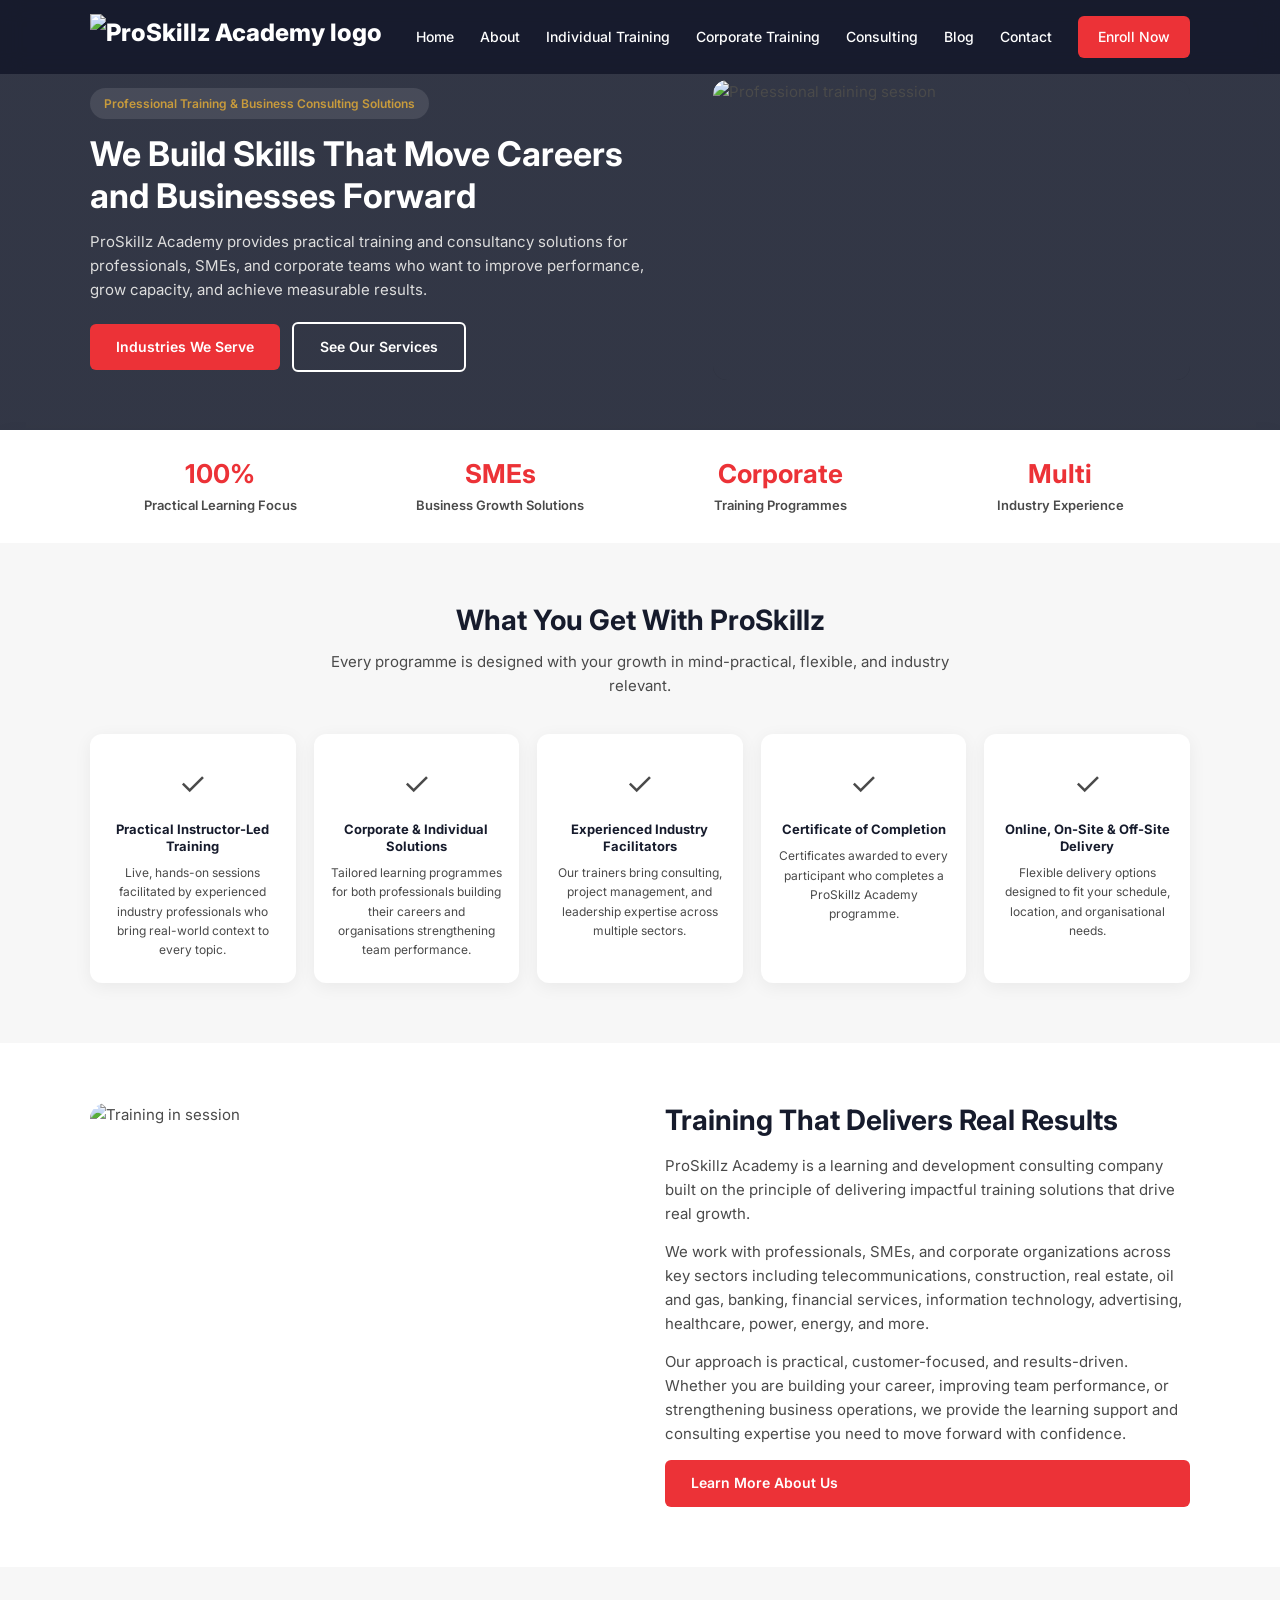
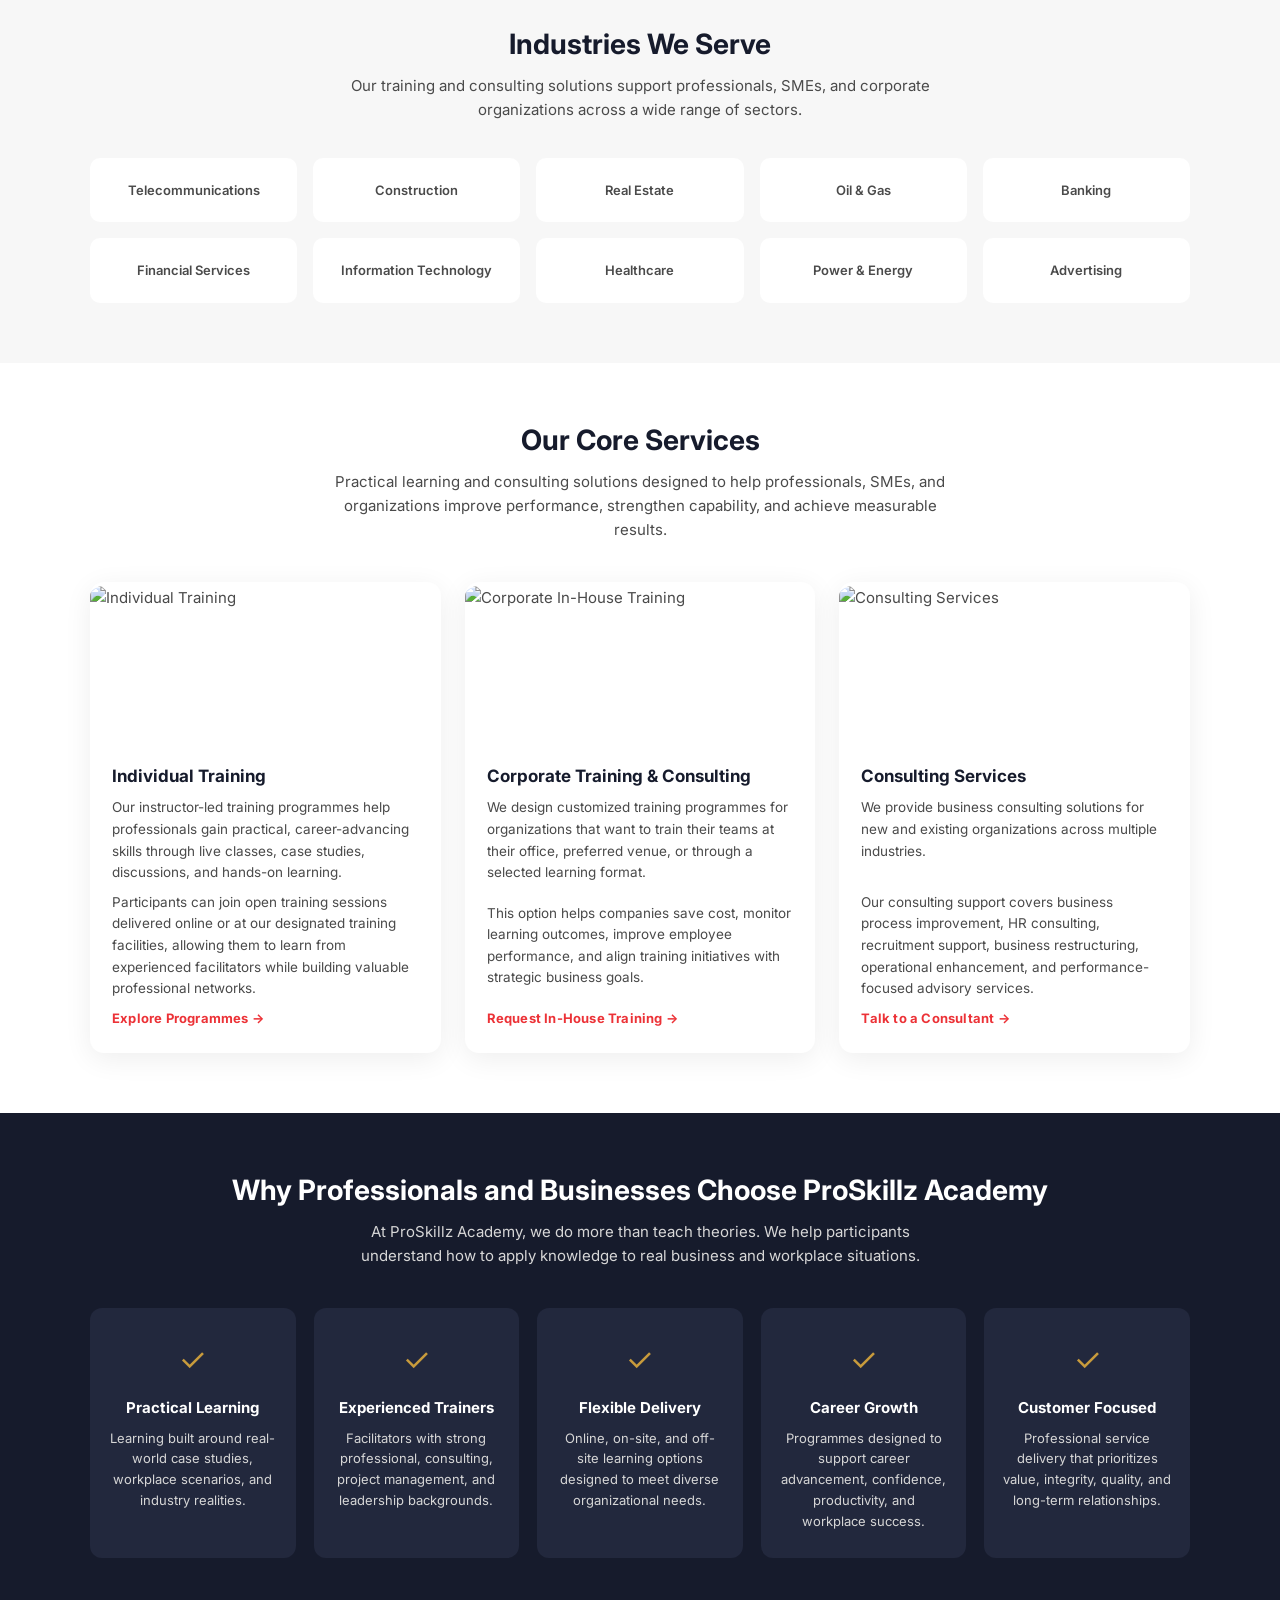
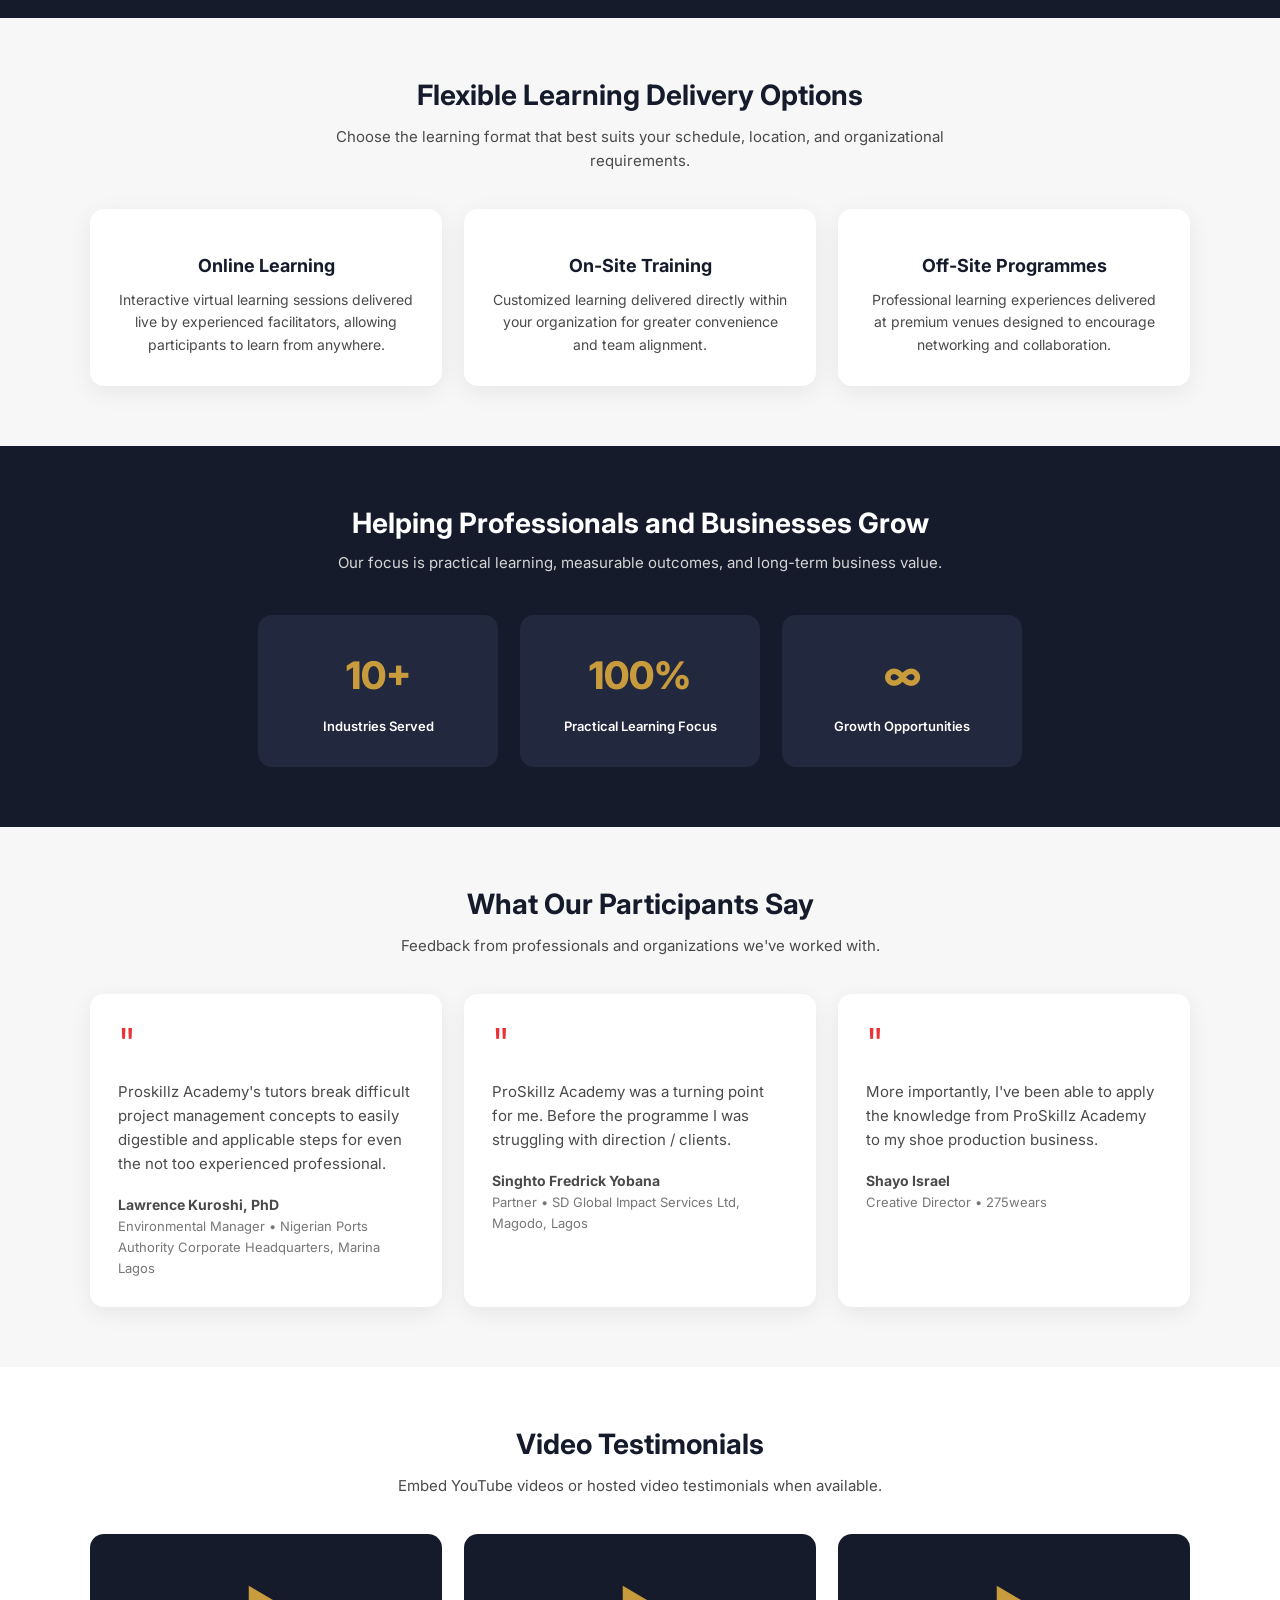
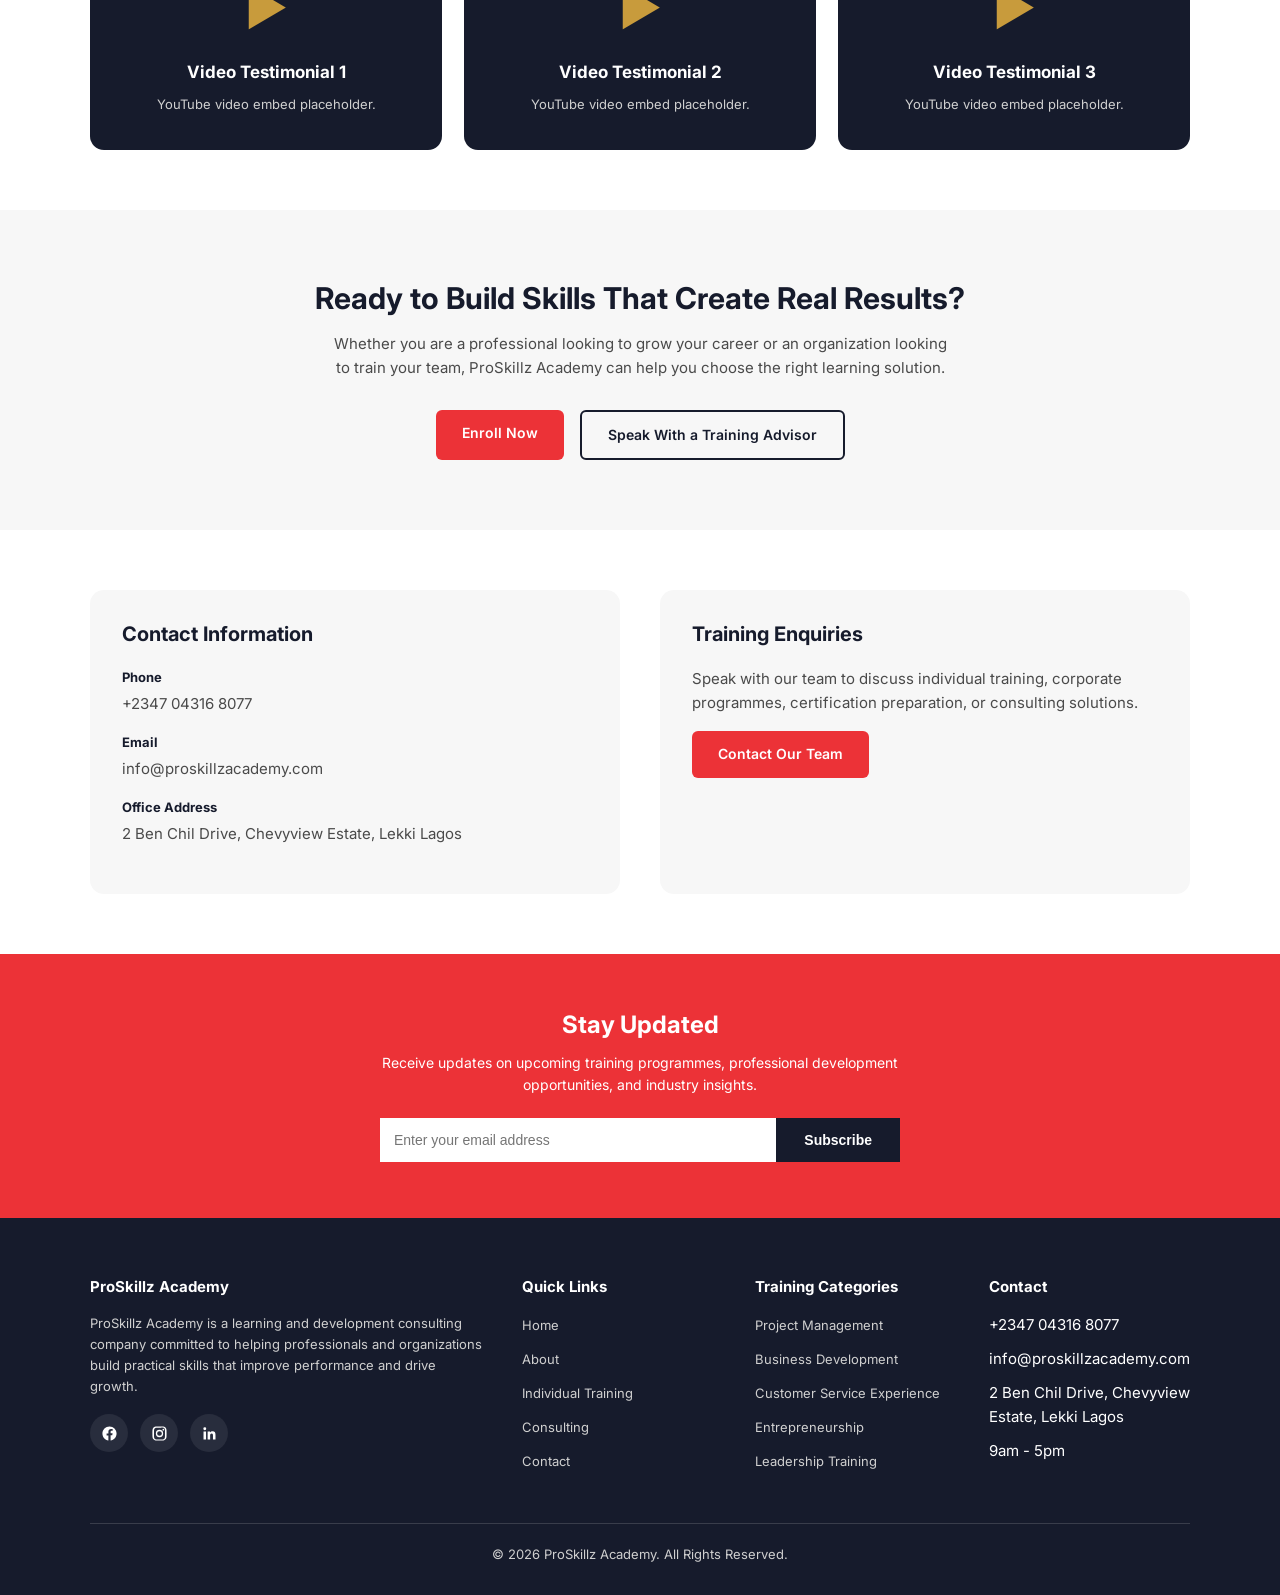
==== commit 9881bc93: "Update logo and testimonials in index.html" ====
--- a/index.html
+++ b/index.html
@@ -589,7 +589,7 @@
 <header class="navbar">
   <div class="container nav-wrapper">
     <div class="logo">
-      <img src="image/pro.png" alt="ProSkillz Academy logo">
+      <img src="assets/logo.png" alt="ProSkillz Academy logo">
     </div>
     <nav class="nav-links">
       <a href="index.html">Home</a>
@@ -917,26 +917,26 @@
   <div class="container">
     <div class="testimonial-header">
       <h2 class="section-title">What Our Participants Say</h2>
-      <p class="section-subtitle">Replace these placeholders with written testimonials, screenshots, or client feedback when supplied.</p>
+      <p class="section-subtitle">Feedback from professionals and organizations we've worked with.</p>
     </div>
     <div class="testimonial-grid">
       <div class="testimonial-card">
         <div class="quote">"</div>
-        <p>Client testimonial content will appear here after submission by the client.</p>
-        <div class="client-name">Participant Name</div>
-        <div class="client-role">Role • Organization</div>
+        <p>Proskillz Academy's tutors break difficult project management concepts to easily digestible and applicable steps for even the not too experienced professional.</p>
+        <div class="client-name">Lawrence Kuroshi, PhD</div>
+        <div class="client-role">Environmental Manager • Nigerian Ports Authority Corporate Headquarters, Marina Lagos</div>
       </div>
       <div class="testimonial-card">
         <div class="quote">"</div>
-        <p>Client testimonial content will appear here after submission by the client.</p>
-        <div class="client-name">Participant Name</div>
-        <div class="client-role">Role • Organization</div>
+        <p>ProSkillz Academy was a turning point for me. Before the programme I was struggling with direction / clients.</p>
+        <div class="client-name">Singhto Fredrick Yobana</div>
+        <div class="client-role">Partner • SD Global Impact Services Ltd, Magodo, Lagos</div>
       </div>
       <div class="testimonial-card">
         <div class="quote">"</div>
-        <p>Client testimonial content will appear here after submission by the client.</p>
-        <div class="client-name">Participant Name</div>
-        <div class="client-role">Role • Organization</div>
+        <p>More importantly, I've been able to apply the knowledge from ProSkillz Academy to my shoe production business.</p>
+        <div class="client-name">Shayo Israel</div>
+        <div class="client-role">Creative Director • 275wears</div>
       </div>
     </div>
   </div>
@@ -1086,7 +1086,7 @@
 </footer>
 
 
-<!-- MOBILE MENU — now slides in from the left -->
+<!-- MOBILE MENU — slides in from the right -->
 <div class="mobile-menu" id="mobileMenu">
   <div class="mobile-close" id="closeMenu">✕</div>
   <a href="index.html">Home</a>
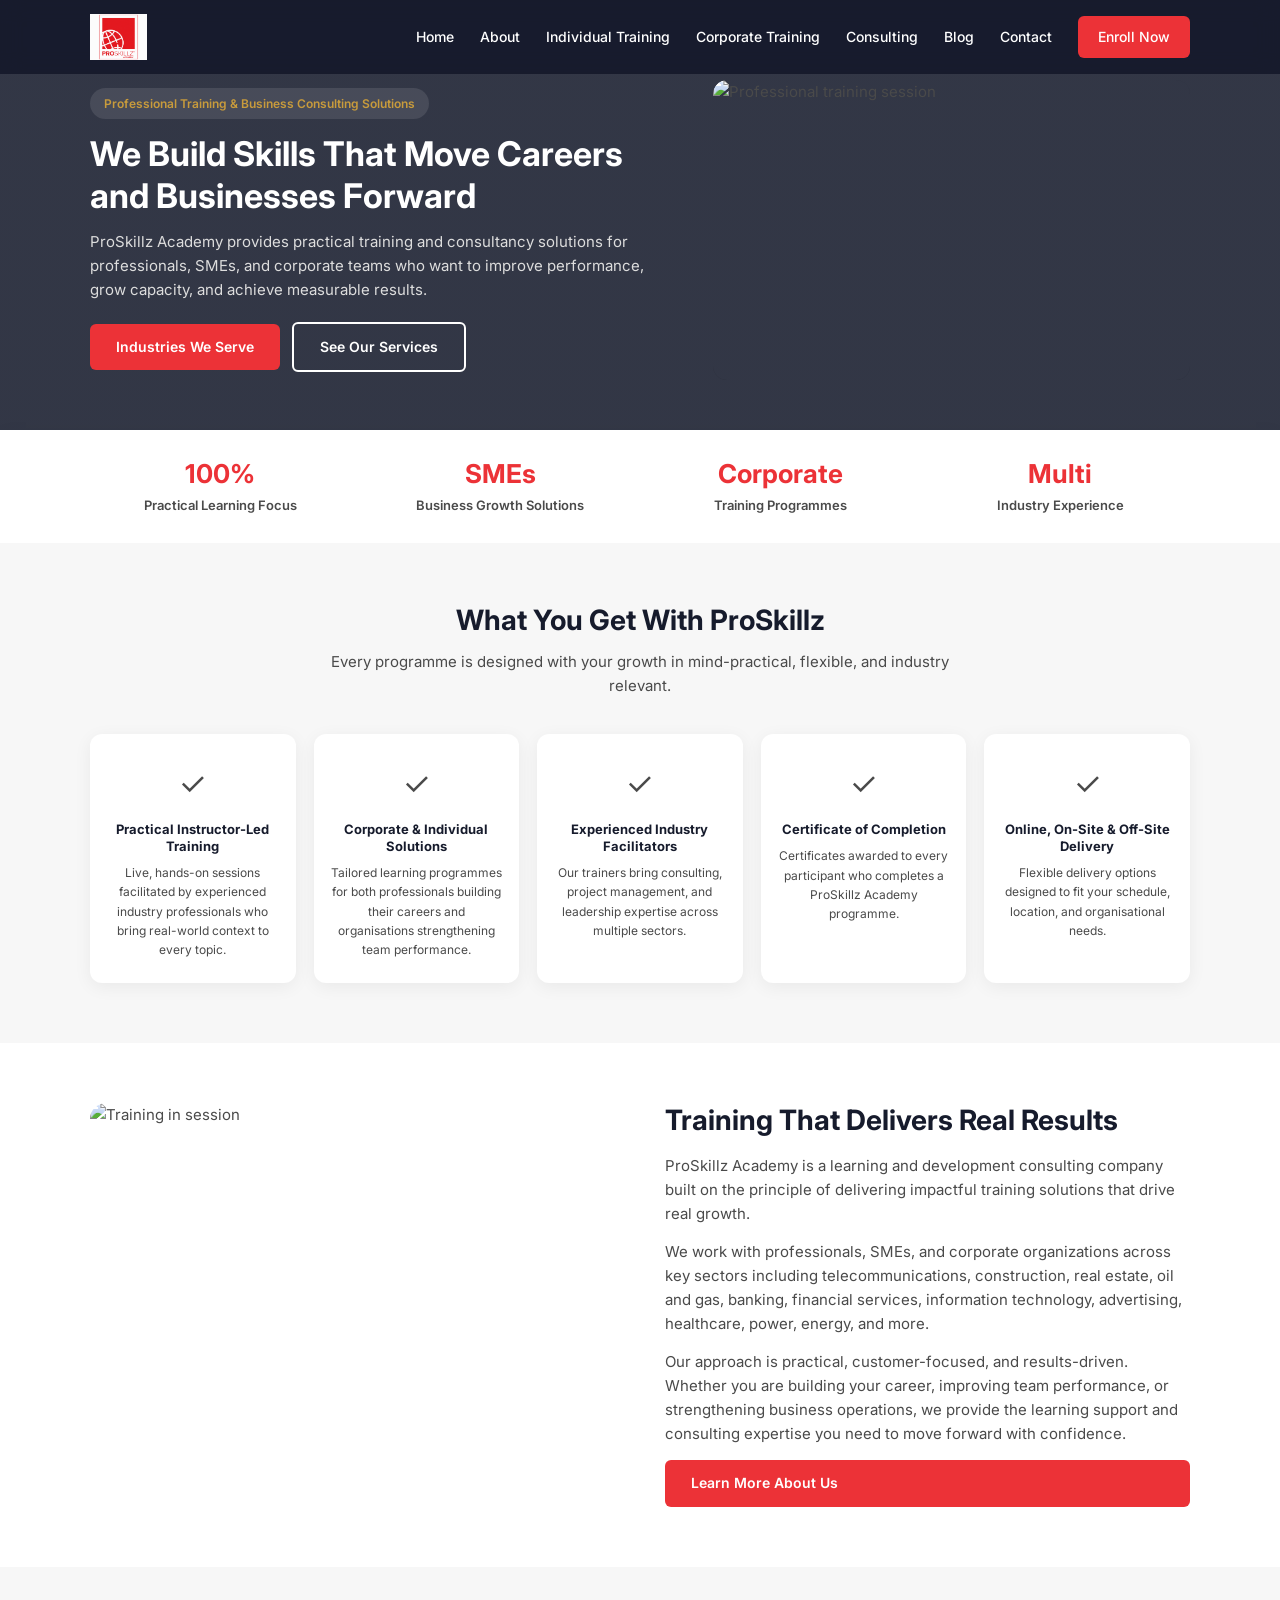
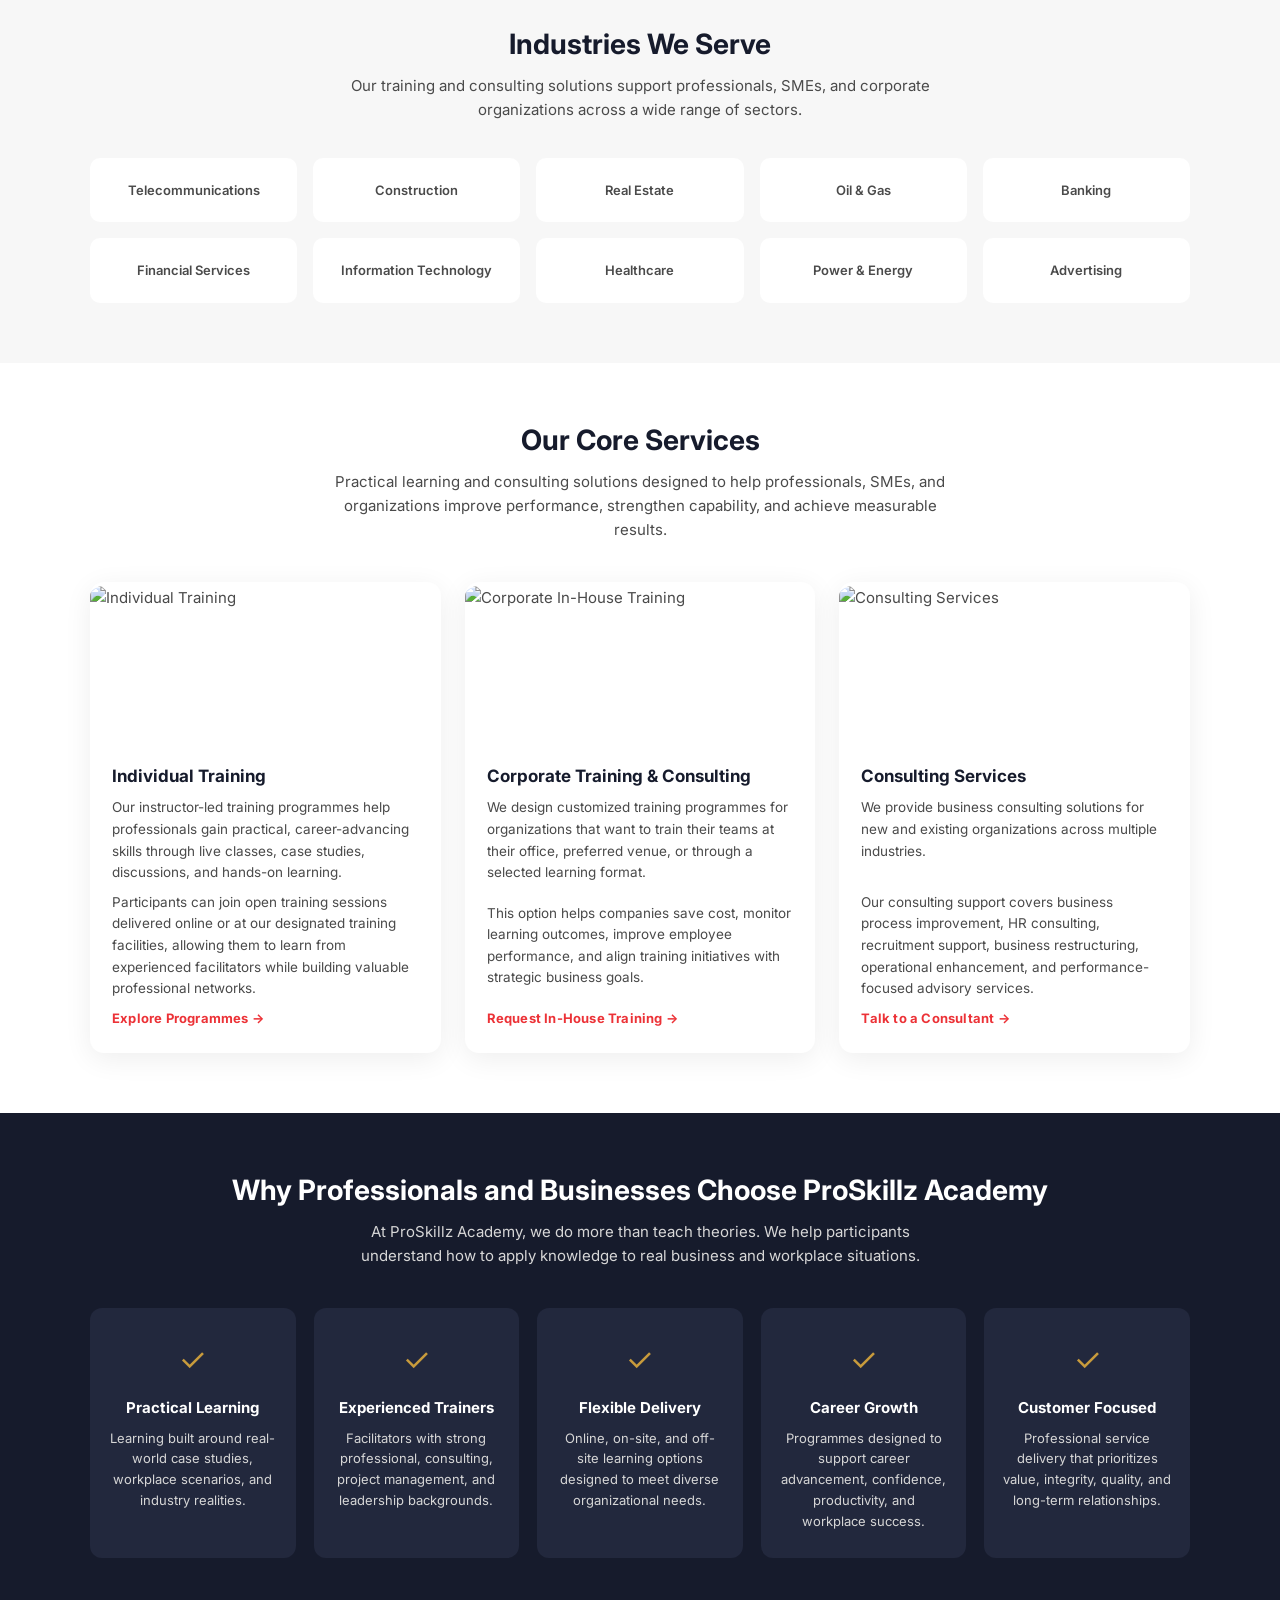
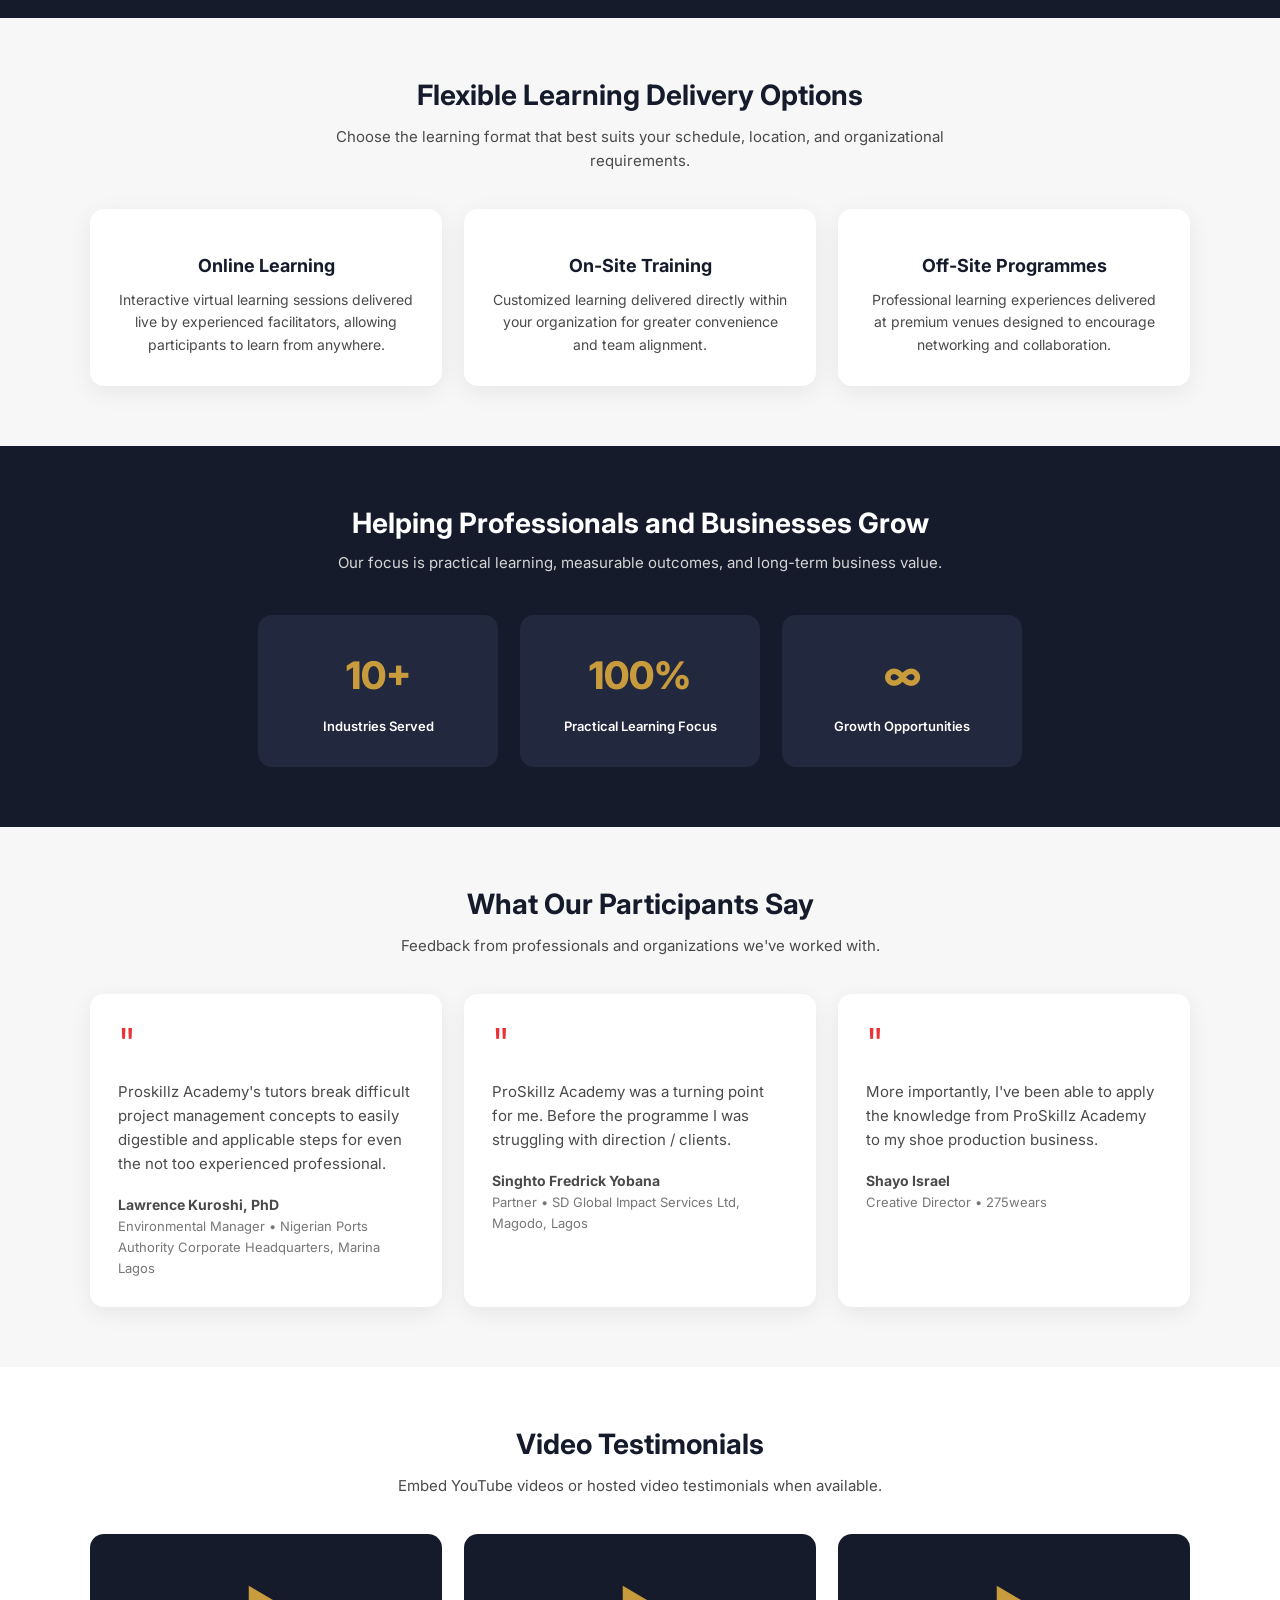
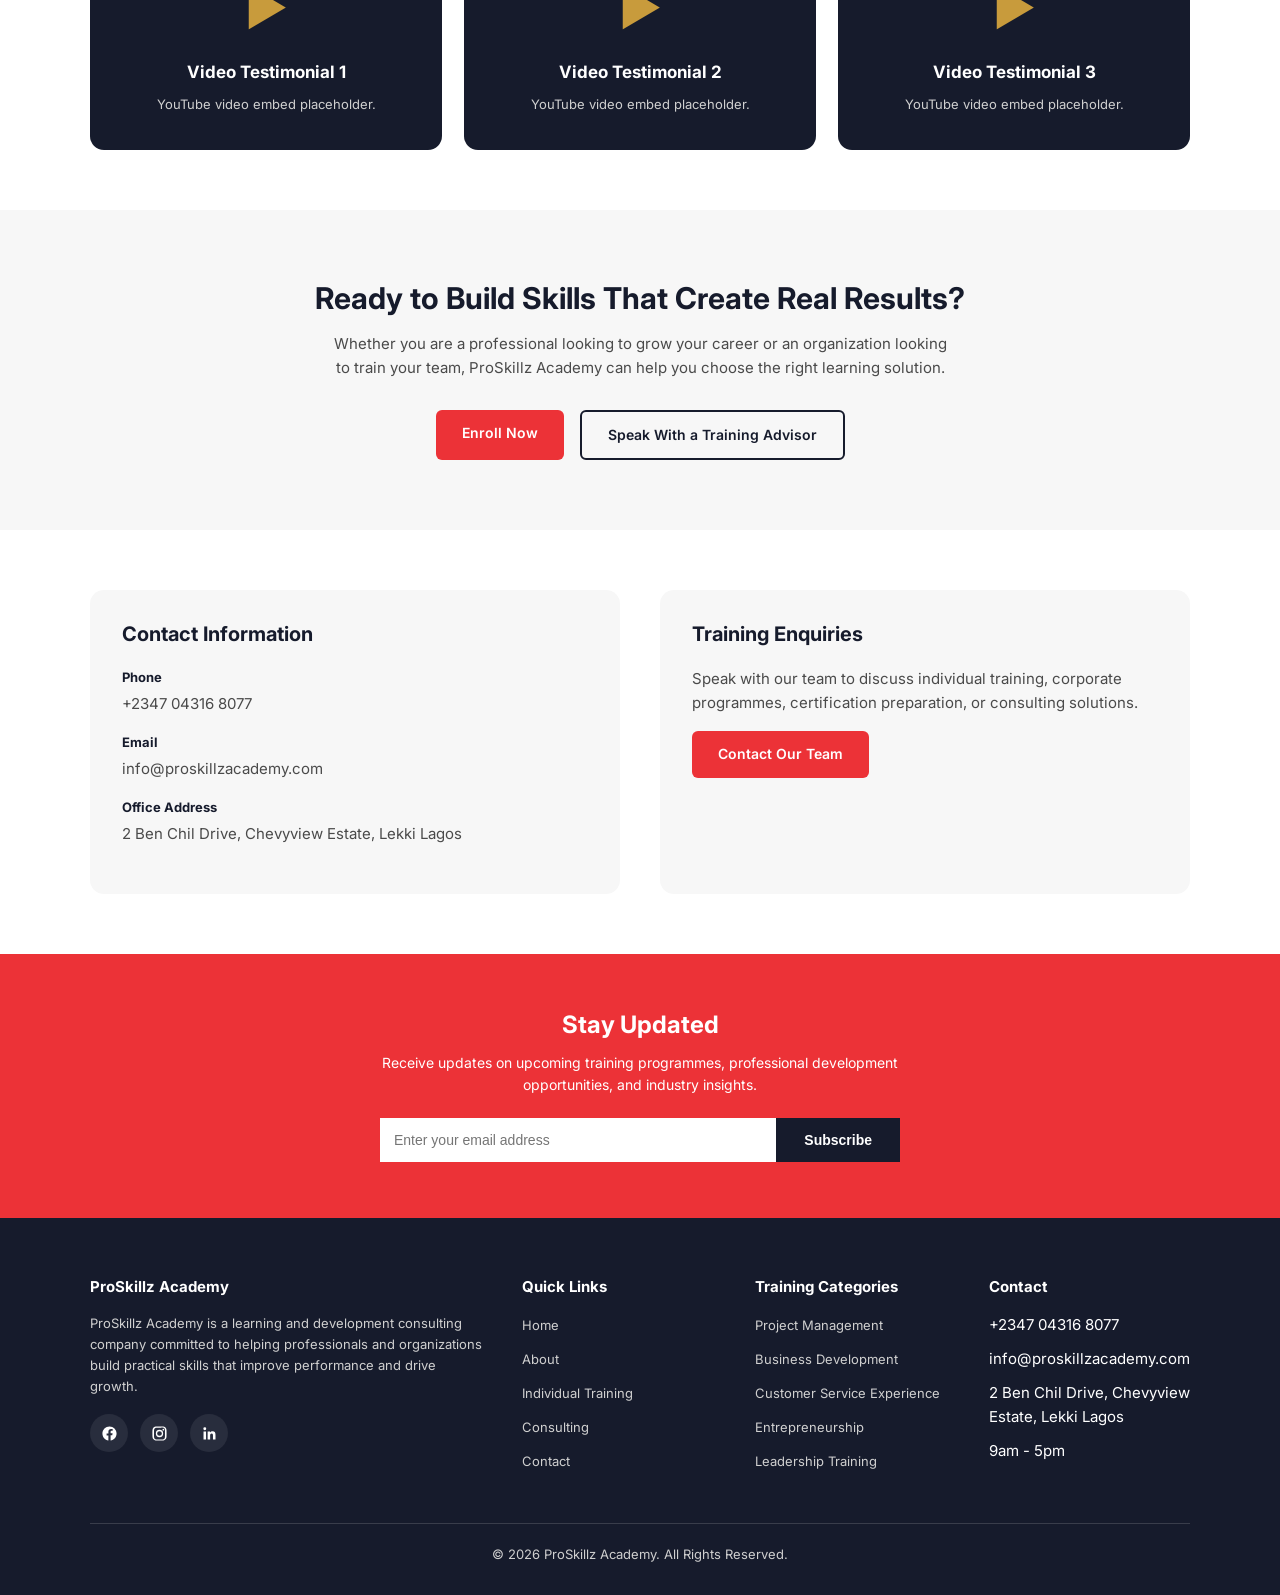
==== commit 1208bb03: "Update logo image source in navbar" ====
--- a/index.html
+++ b/index.html
@@ -589,7 +589,7 @@
 <header class="navbar">
   <div class="container nav-wrapper">
     <div class="logo">
-      <img src="assets/logo.png" alt="ProSkillz Academy logo">
+      <img src="image/pro.png" alt="ProSkillz Academy logo">
     </div>
     <nav class="nav-links">
       <a href="index.html">Home</a>
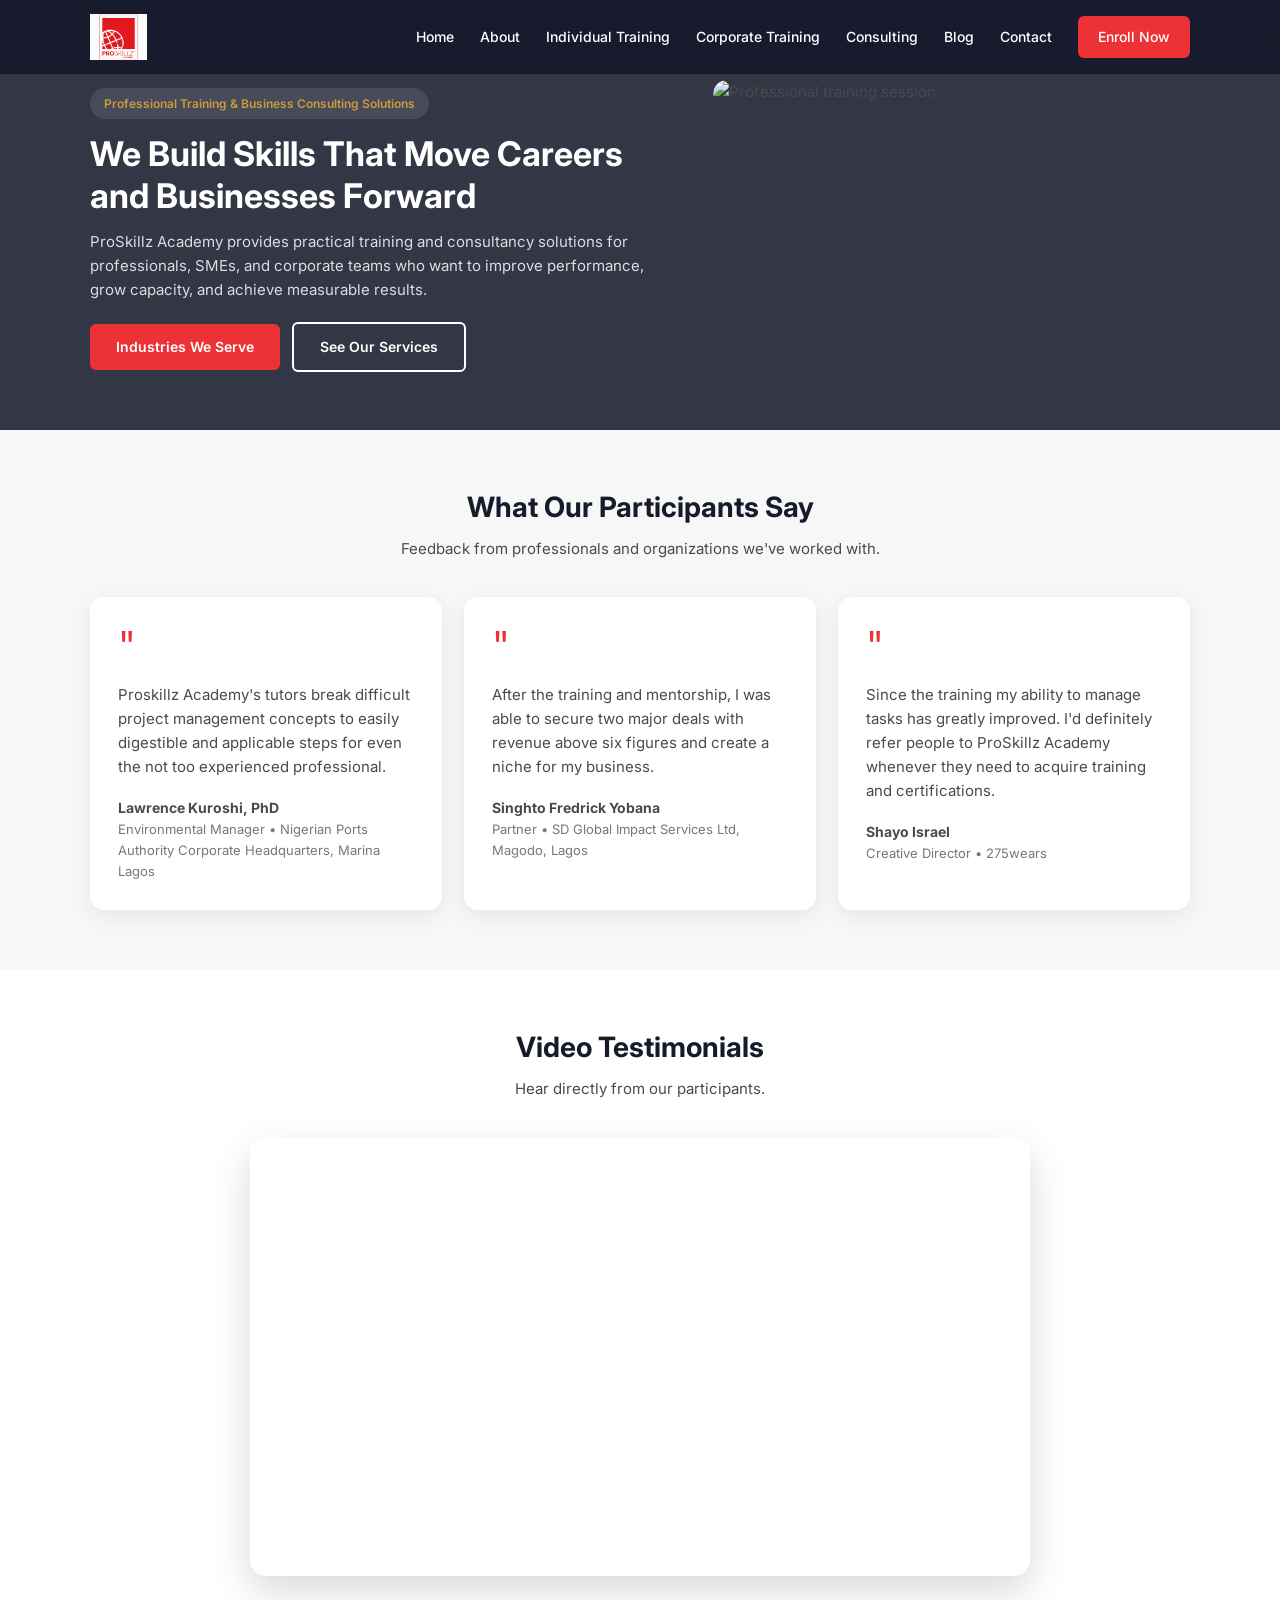
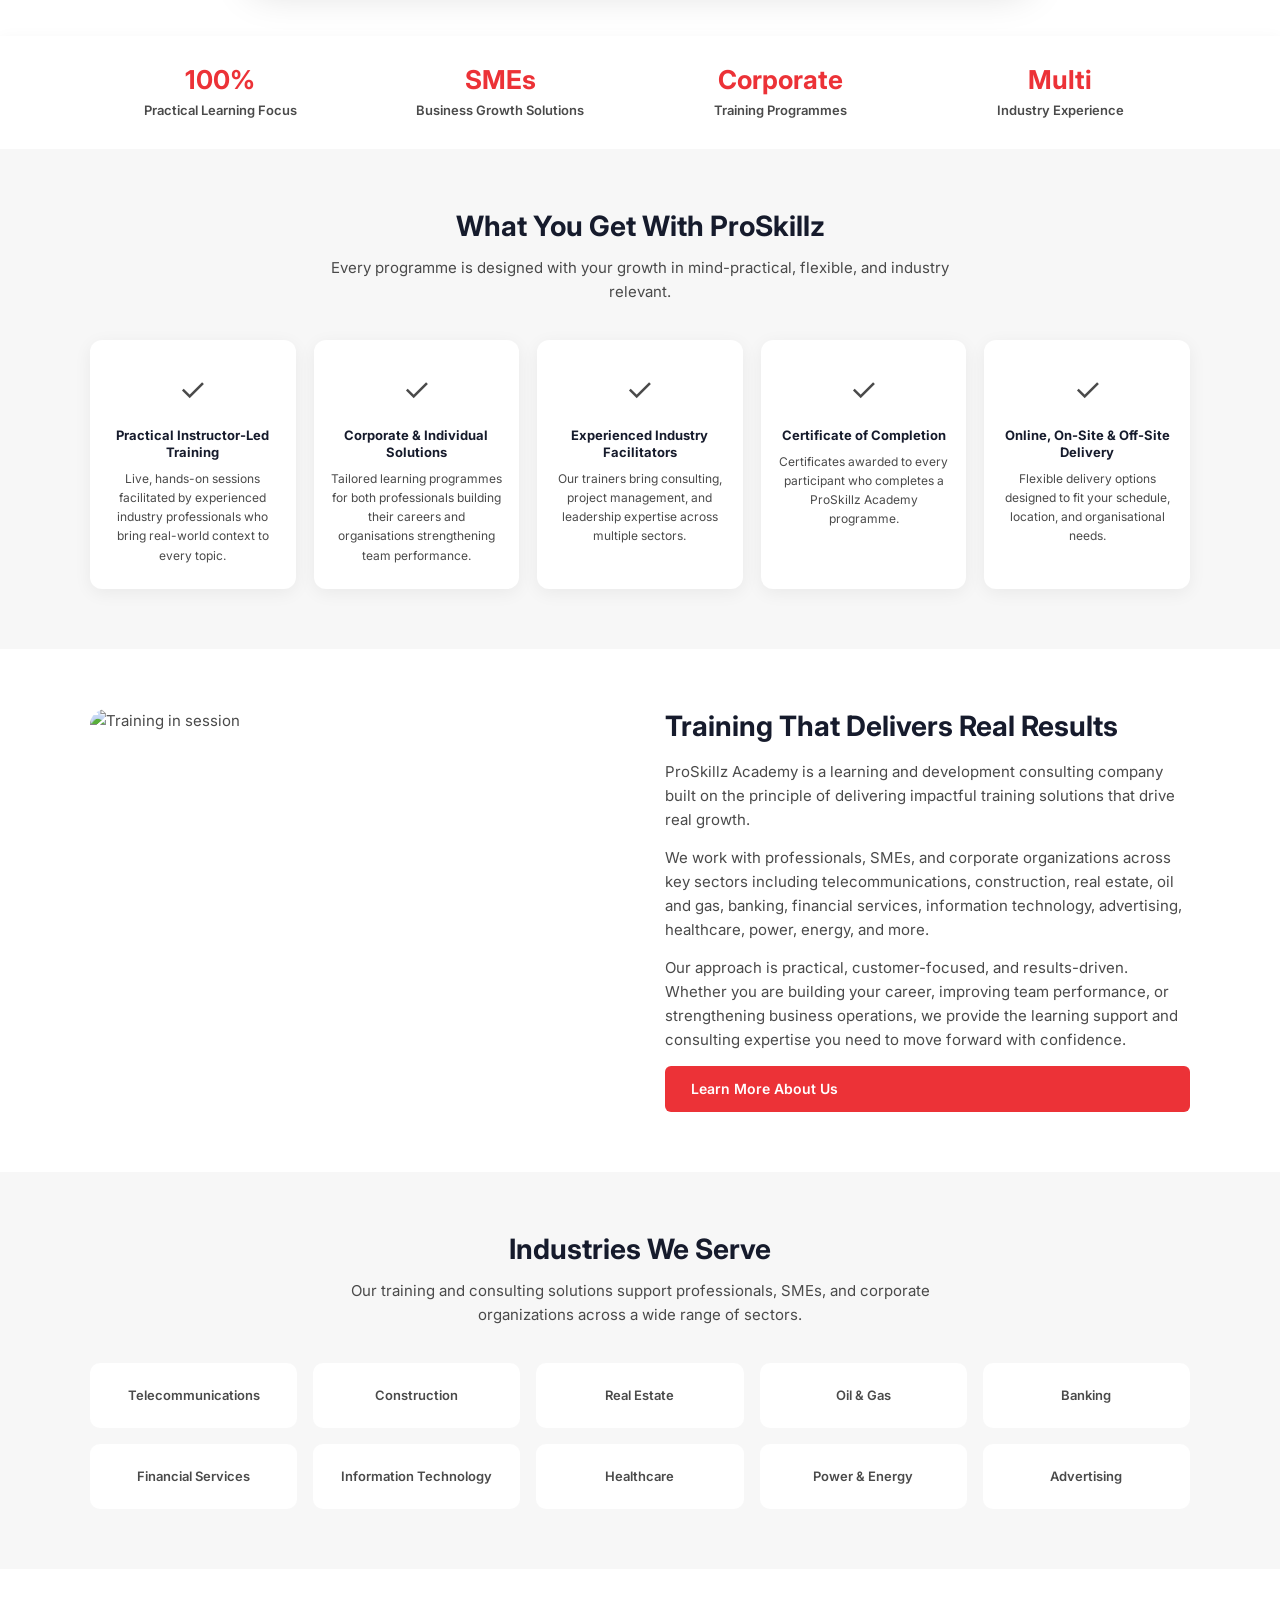
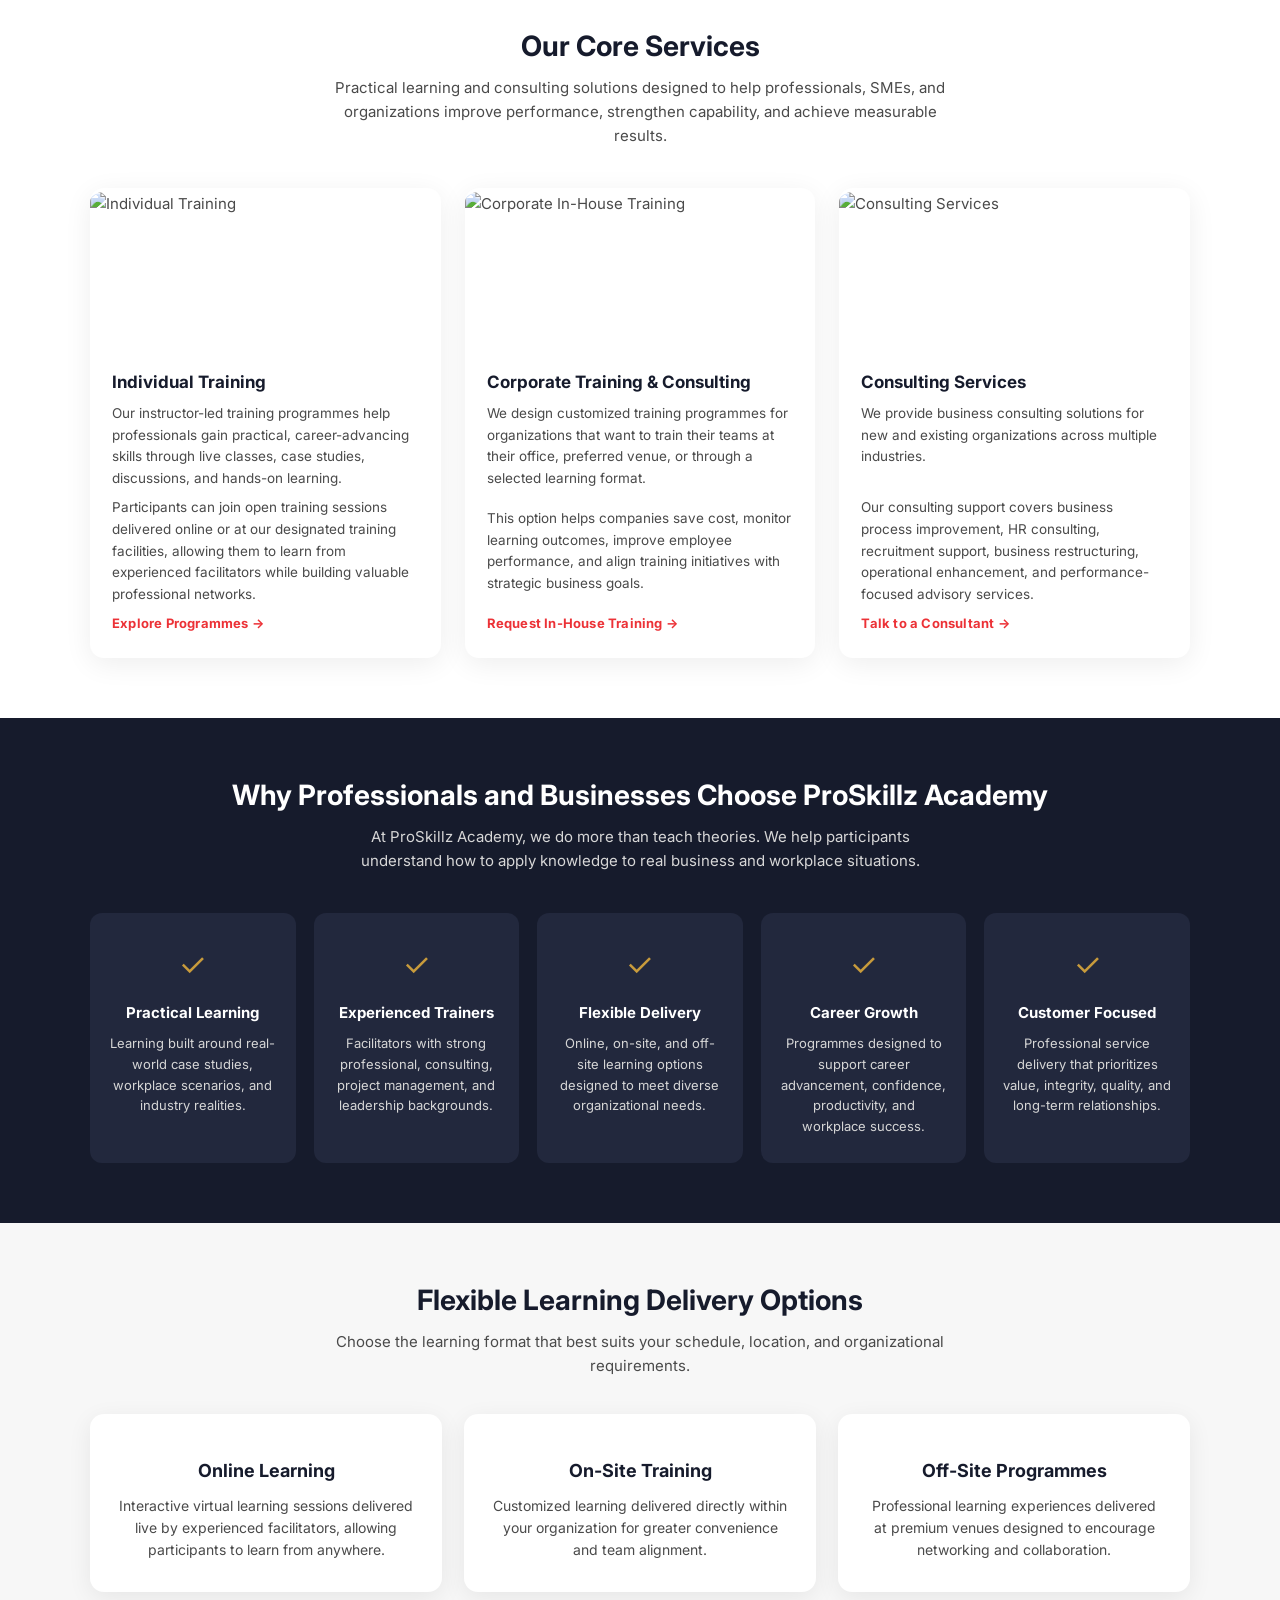
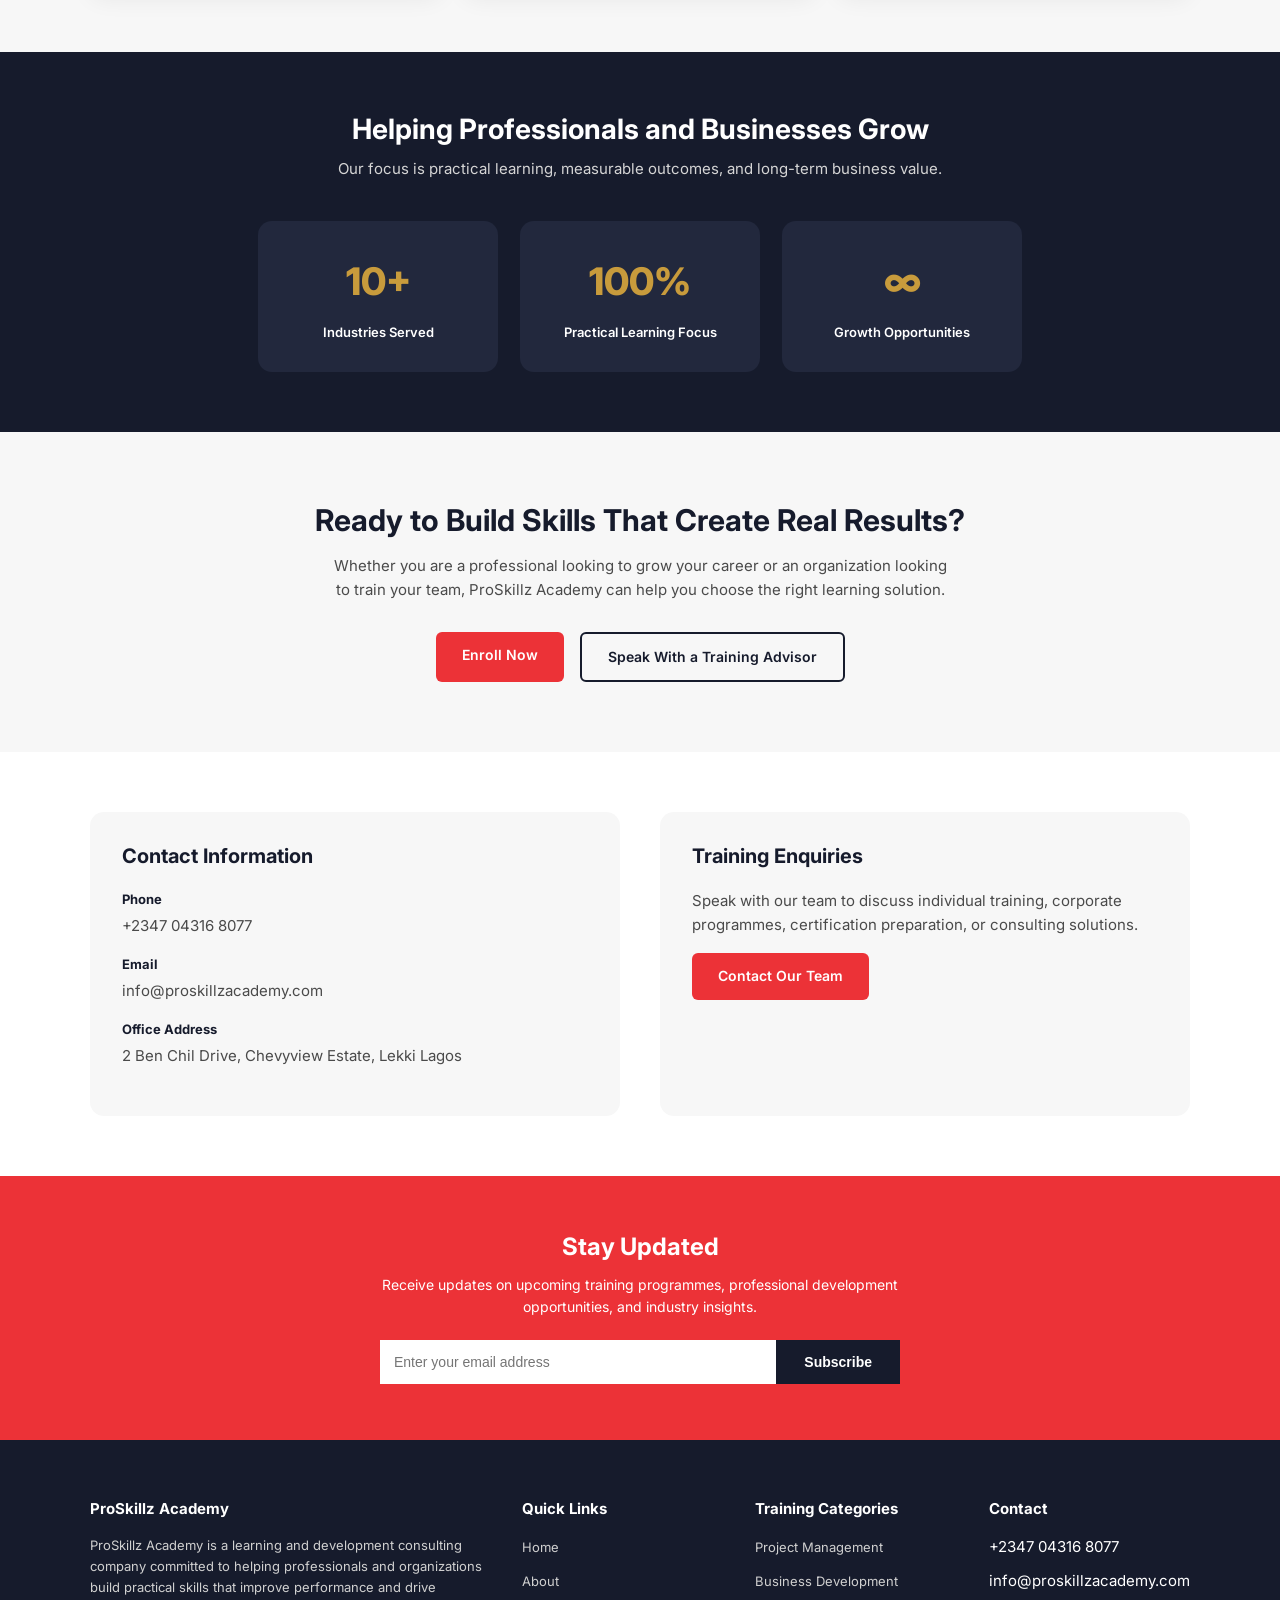
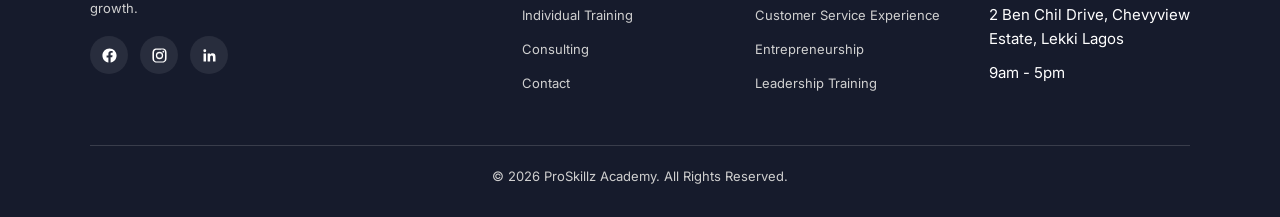
==== commit 1b1c2811: "Add video testimonials section and remove old testimonials Added video testimonials section with emb" ====
--- a/index.html
+++ b/index.html
@@ -386,6 +386,19 @@
 .video-card h3{ color:#fff; margin-bottom:10px; font-size:17px; }
 .video-card p{ color:#d0d0d0; margin:0; font-size:13px; }
 .play-icon{ font-size:48px; margin-bottom:16px; color:var(--gold); display:block; }
+.video-embed{
+  max-width:780px;
+  margin:0 auto;
+  border-radius:16px;
+  overflow:hidden;
+  box-shadow:0 16px 40px rgba(0,0,0,.15);
+}
+.video-embed-wrap{ position:relative; padding-bottom:56.25%; height:0; }
+.video-embed-wrap iframe{
+  position:absolute; top:0; left:0;
+  width:100%; height:100%;
+  border:0; display:block;
+}
 
 
 /* =========================================
@@ -624,6 +637,53 @@
       <img src="https://images.unsplash.com/photo-1517048676732-d65bc937f952?auto=format&fit=crop&w=1200&q=80" alt="Professional training session">
     </div>
 
+  </div>
+</section>
+
+
+<!-- TESTIMONIALS -->
+<section class="testimonials">
+  <div class="container">
+    <div class="testimonial-header">
+      <h2 class="section-title">What Our Participants Say</h2>
+      <p class="section-subtitle">Feedback from professionals and organizations we've worked with.</p>
+    </div>
+    <div class="testimonial-grid">
+      <div class="testimonial-card">
+        <div class="quote">"</div>
+        <p>Proskillz Academy's tutors break difficult project management concepts to easily digestible and applicable steps for even the not too experienced professional.</p>
+        <div class="client-name">Lawrence Kuroshi, PhD</div>
+        <div class="client-role">Environmental Manager • Nigerian Ports Authority Corporate Headquarters, Marina Lagos</div>
+      </div>
+      <div class="testimonial-card">
+        <div class="quote">"</div>
+        <p>After the training and mentorship, I was able to secure two major deals with revenue above six figures and create a niche for my business.</p>
+        <div class="client-name">Singhto Fredrick Yobana</div>
+        <div class="client-role">Partner • SD Global Impact Services Ltd, Magodo, Lagos</div>
+      </div>
+      <div class="testimonial-card">
+        <div class="quote">"</div>
+        <p>Since the training my ability to manage tasks has greatly improved. I'd definitely refer people to ProSkillz Academy whenever they need to acquire training and certifications.</p>
+        <div class="client-name">Shayo Israel</div>
+        <div class="client-role">Creative Director • 275wears</div>
+      </div>
+    </div>
+  </div>
+</section>
+
+
+<!-- VIDEO TESTIMONIALS -->
+<section class="video-testimonials">
+  <div class="container">
+    <div class="testimonial-header">
+      <h2 class="section-title">Video Testimonials</h2>
+      <p class="section-subtitle">Hear directly from our participants.</p>
+    </div>
+    <div class="video-embed">
+      <div class="video-embed-wrap">
+        <iframe src="https://www.youtube.com/embed/Fb7LKekrFMw" title="ProSkillz Academy video testimonial" frameborder="0" allow="accelerometer; autoplay; clipboard-write; encrypted-media; gyroscope; picture-in-picture; web-share" allowfullscreen></iframe>
+      </div>
+    </div>
   </div>
 </section>
 
@@ -912,63 +972,6 @@
 </section>
 
 
-<!-- TESTIMONIALS -->
-<section class="testimonials">
-  <div class="container">
-    <div class="testimonial-header">
-      <h2 class="section-title">What Our Participants Say</h2>
-      <p class="section-subtitle">Feedback from professionals and organizations we've worked with.</p>
-    </div>
-    <div class="testimonial-grid">
-      <div class="testimonial-card">
-        <div class="quote">"</div>
-        <p>Proskillz Academy's tutors break difficult project management concepts to easily digestible and applicable steps for even the not too experienced professional.</p>
-        <div class="client-name">Lawrence Kuroshi, PhD</div>
-        <div class="client-role">Environmental Manager • Nigerian Ports Authority Corporate Headquarters, Marina Lagos</div>
-      </div>
-      <div class="testimonial-card">
-        <div class="quote">"</div>
-        <p>ProSkillz Academy was a turning point for me. Before the programme I was struggling with direction / clients.</p>
-        <div class="client-name">Singhto Fredrick Yobana</div>
-        <div class="client-role">Partner • SD Global Impact Services Ltd, Magodo, Lagos</div>
-      </div>
-      <div class="testimonial-card">
-        <div class="quote">"</div>
-        <p>More importantly, I've been able to apply the knowledge from ProSkillz Academy to my shoe production business.</p>
-        <div class="client-name">Shayo Israel</div>
-        <div class="client-role">Creative Director • 275wears</div>
-      </div>
-    </div>
-  </div>
-</section>
-
-
-<!-- VIDEO TESTIMONIALS -->
-<section class="video-testimonials">
-  <div class="container">
-    <div class="testimonial-header">
-      <h2 class="section-title">Video Testimonials</h2>
-      <p class="section-subtitle">Embed YouTube videos or hosted video testimonials when available.</p>
-    </div>
-    <div class="video-grid">
-      <div class="video-card">
-        <div class="play-icon">▶</div>
-        <h3>Video Testimonial 1</h3>
-        <p>YouTube video embed placeholder.</p>
-      </div>
-      <div class="video-card">
-        <div class="play-icon">▶</div>
-        <h3>Video Testimonial 2</h3>
-        <p>YouTube video embed placeholder.</p>
-      </div>
-      <div class="video-card">
-        <div class="play-icon">▶</div>
-        <h3>Video Testimonial 3</h3>
-        <p>YouTube video embed placeholder.</p>
-      </div>
-    </div>
-  </div>
-</section>
 
 
 <!-- FINAL CTA -->
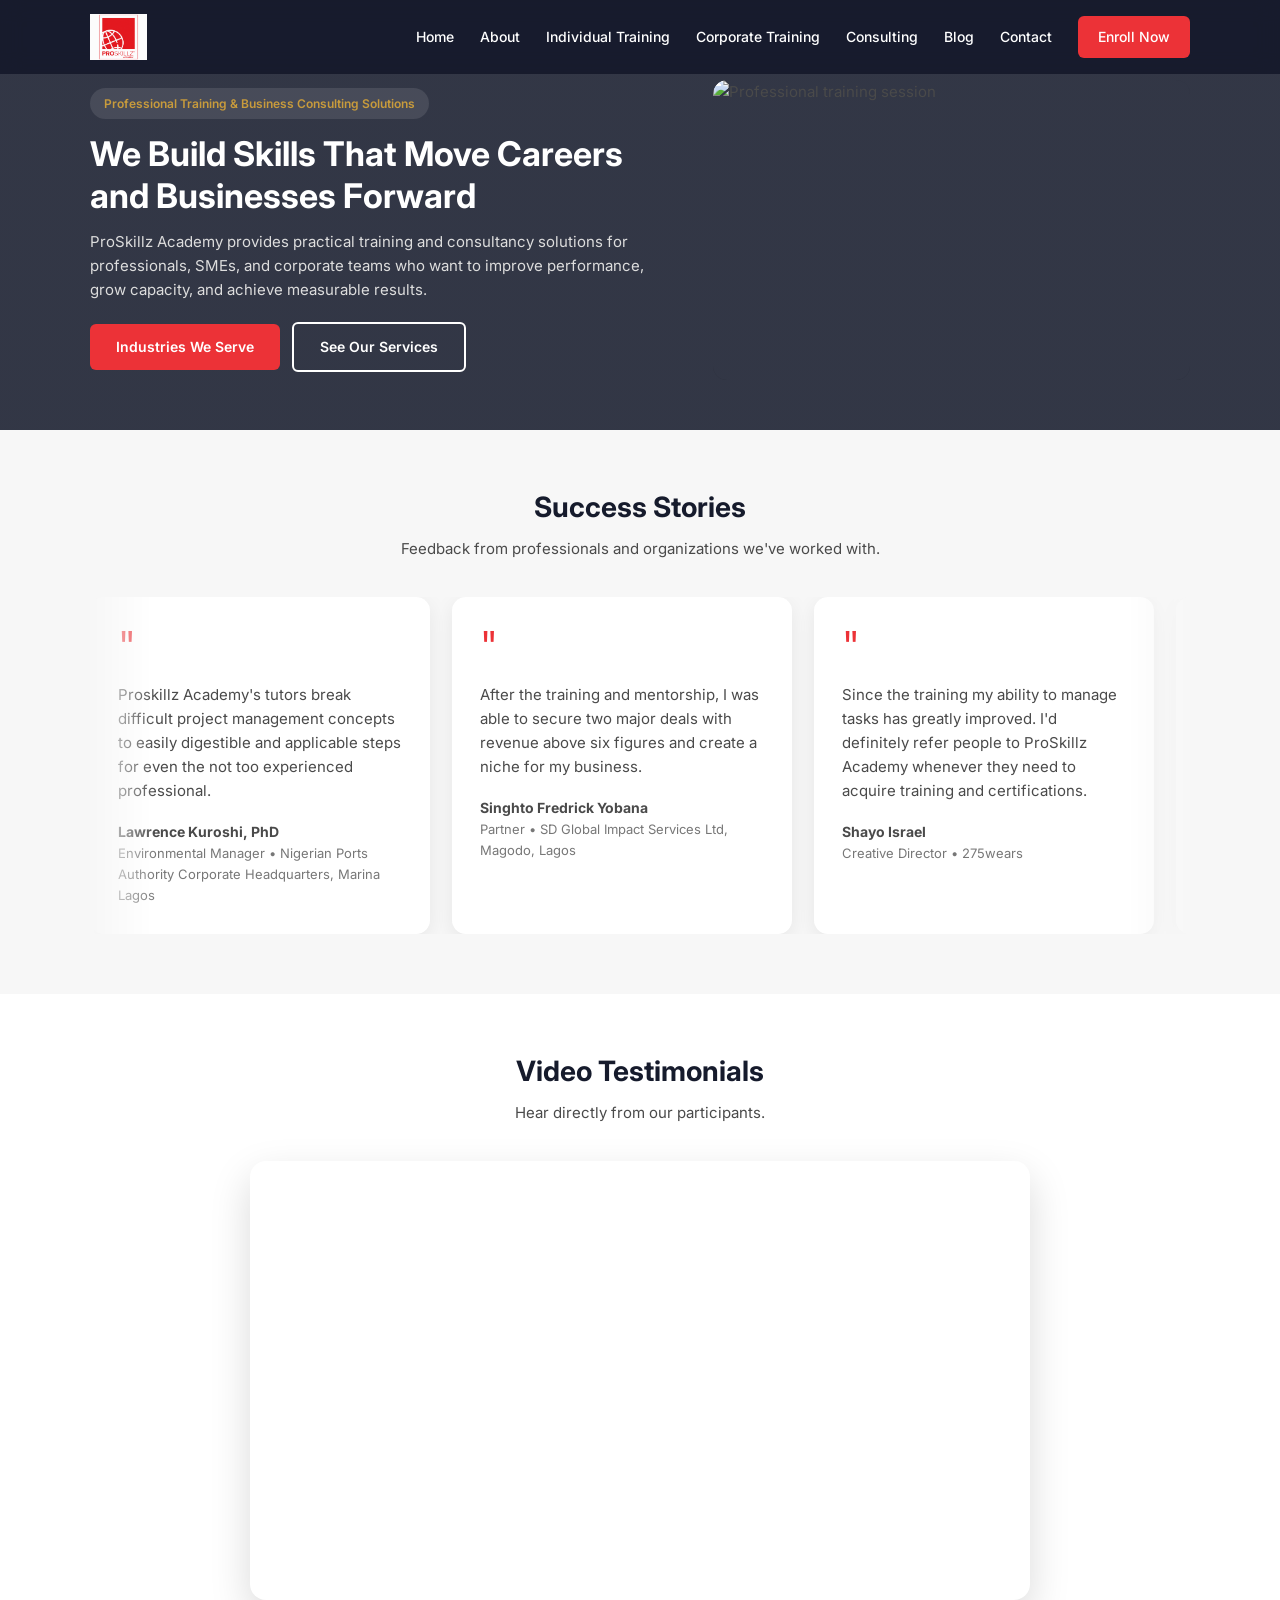
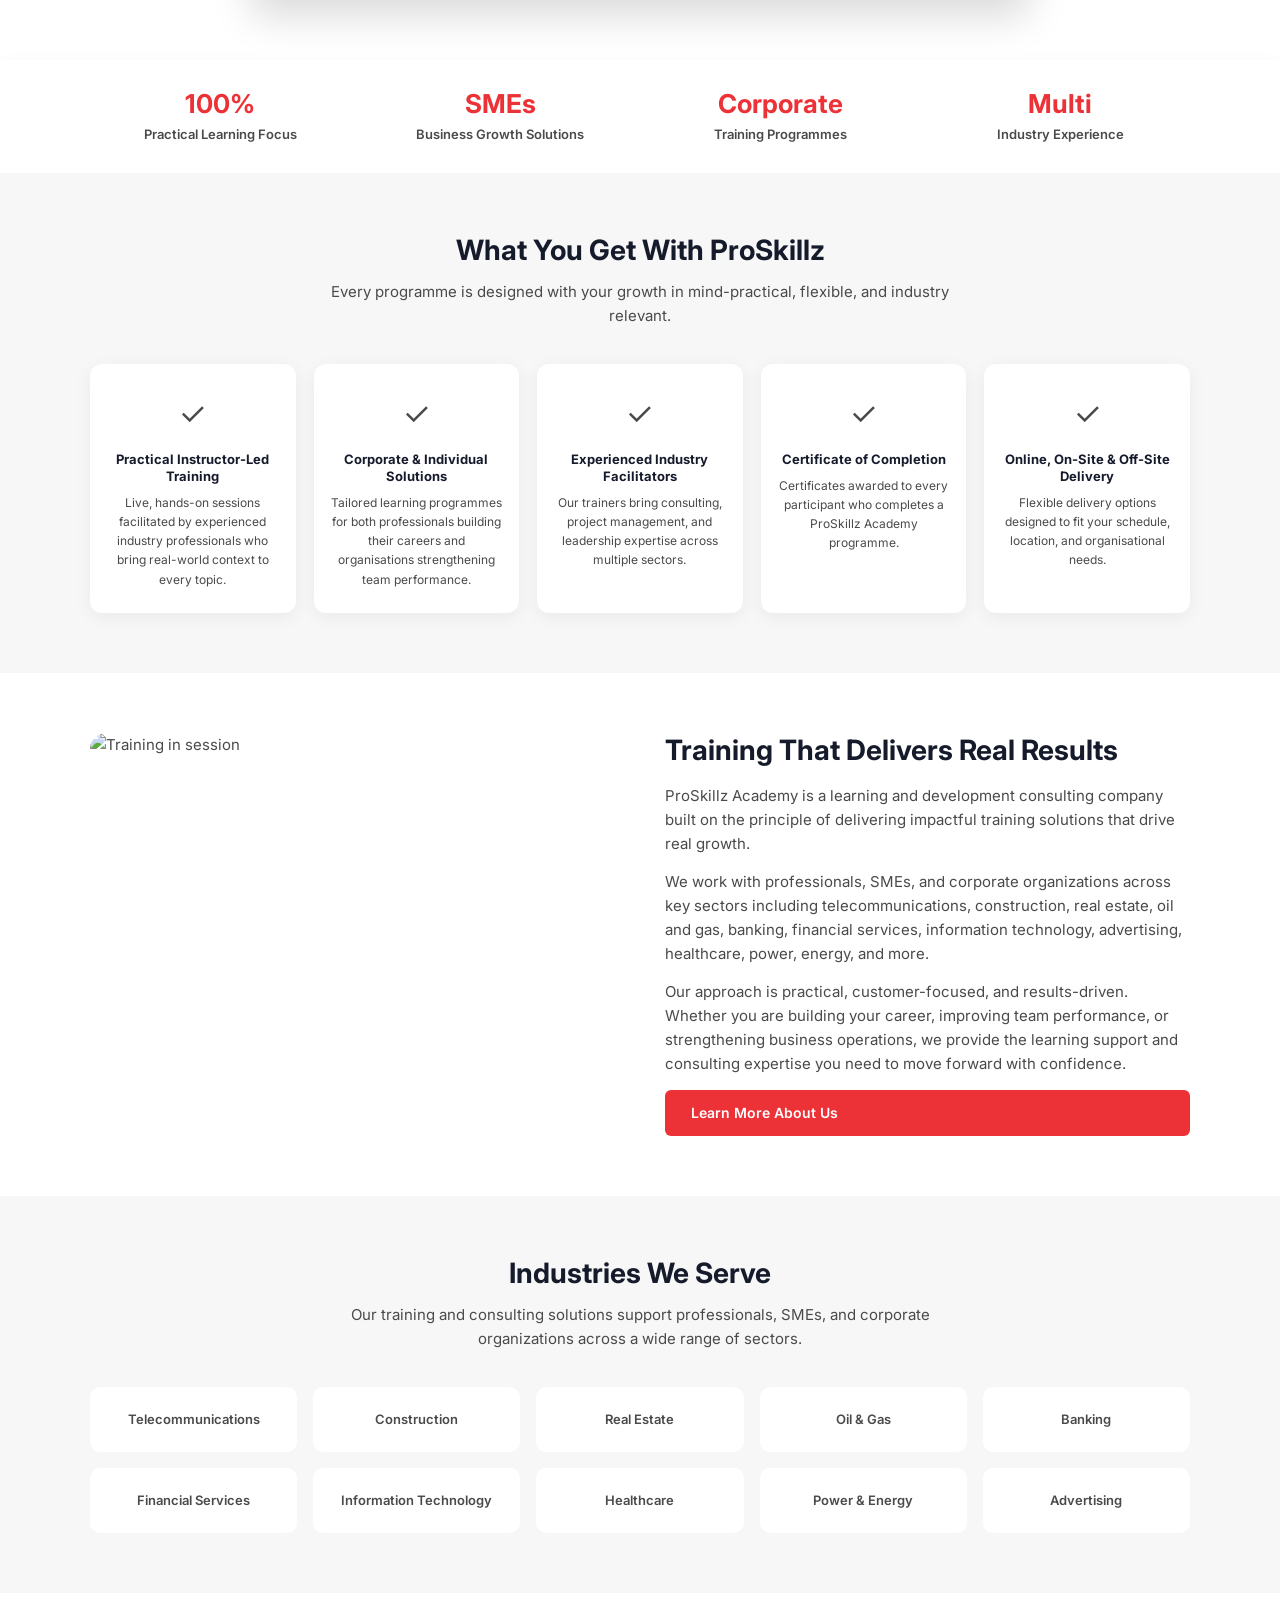
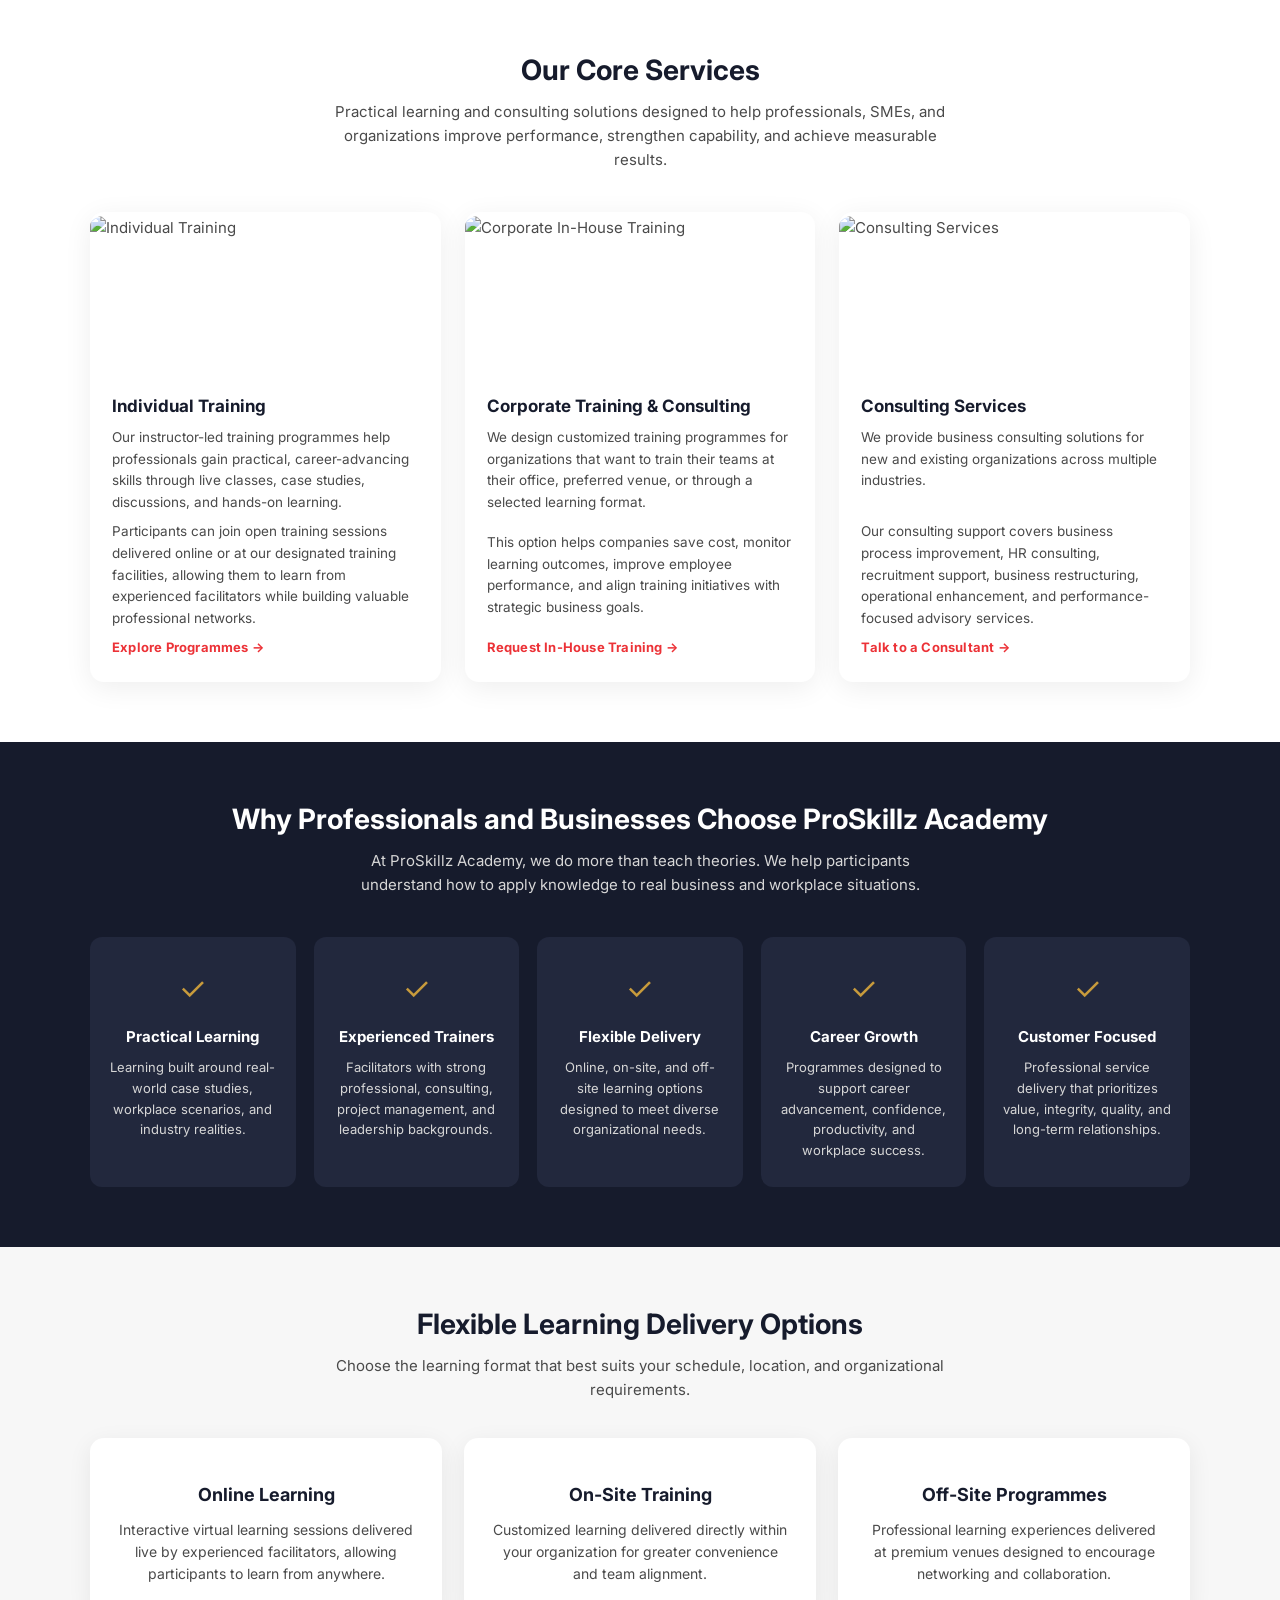
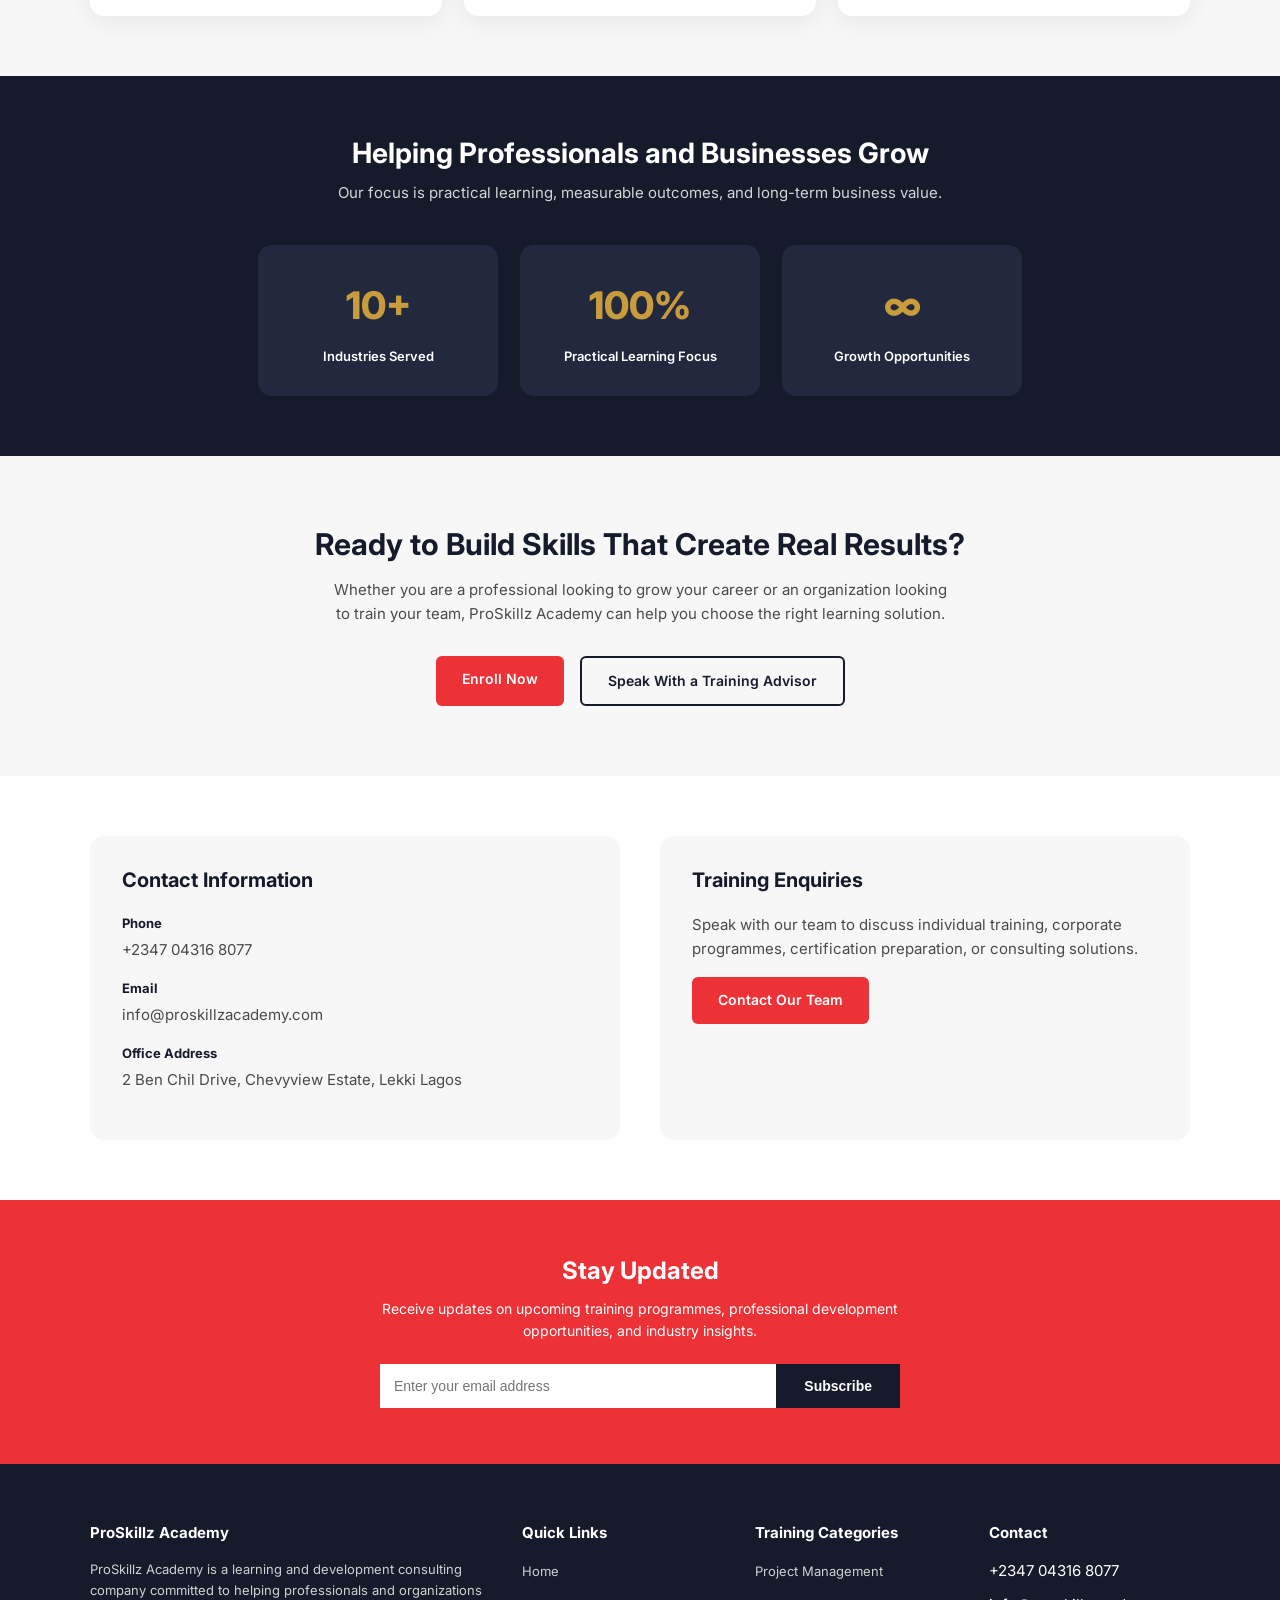
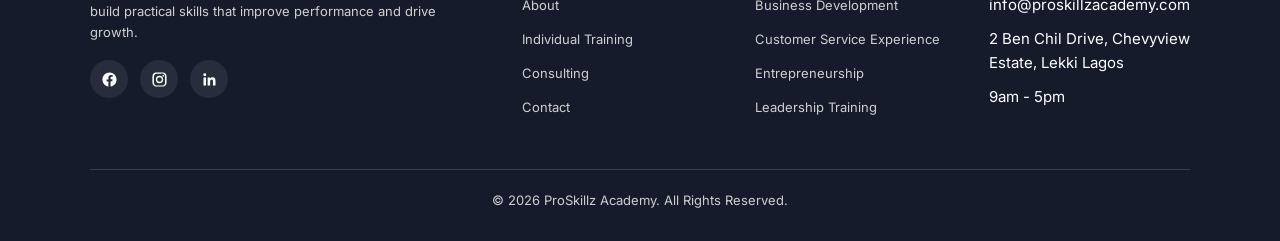
==== commit 80291c82: "Refactor testimonials section with sliding effect" ====
--- a/index.html
+++ b/index.html
@@ -359,8 +359,21 @@
 ========================================= */
 .testimonials{ padding:60px 0; background:var(--light); }
 .testimonial-header{ text-align:center; margin-bottom:36px; }
-.testimonial-grid{ display:grid; grid-template-columns:repeat(3,1fr); gap:22px; }
+.testimonial-grid{
+  overflow:hidden;
+  -webkit-mask-image:linear-gradient(90deg,transparent,#000 6%,#000 94%,transparent);
+  mask-image:linear-gradient(90deg,transparent,#000 6%,#000 94%,transparent);
+}
+.testimonial-track{
+  display:flex;
+  gap:22px;
+  width:max-content;
+  animation:testimonial-slide 32s linear infinite;
+}
+.testimonial-track:hover{ animation-play-state:paused; }
 .testimonial-card{
+  flex:0 0 auto;
+  width:340px;
   background:#fff;
   padding:28px;
   border-radius:14px;
@@ -369,6 +382,11 @@
 .quote{ font-size:44px; color:var(--red); line-height:1; margin-bottom:14px; }
 .client-name{ font-weight:700; margin-top:18px; font-size:14px; }
 .client-role{ color:#777; font-size:13px; }
+
+@keyframes testimonial-slide{
+  from{ transform:translateX(0); }
+  to{ transform:translateX(-50%); }
+}
 
 
 /* =========================================
@@ -545,9 +563,9 @@
   .why-grid{ grid-template-columns:repeat(2,1fr); }
   .impact-grid{ grid-template-columns:repeat(2,1fr); }
   .delivery-grid,
-  .testimonial-grid,
   .video-grid{ grid-template-columns:1fr; }
 
+  .testimonial-card{ width:300px; }
   .nav-links{ display:none; }
   .mobile-toggle{ display:block; }
   .section-title{ font-size:24px; }
@@ -575,9 +593,9 @@
   .impact-grid,
   .services-grid,
   .delivery-grid,
-  .testimonial-grid,
   .video-grid{ grid-template-columns:1fr; }
 
+  .testimonial-card{ width:260px; }
   .industry-card{ width:130px; }
 
   .section-title{ font-size:22px; }
@@ -645,27 +663,48 @@
 <section class="testimonials">
   <div class="container">
     <div class="testimonial-header">
-      <h2 class="section-title">What Our Participants Say</h2>
+      <h2 class="section-title">Success Stories</h2>
       <p class="section-subtitle">Feedback from professionals and organizations we've worked with.</p>
     </div>
     <div class="testimonial-grid">
-      <div class="testimonial-card">
-        <div class="quote">"</div>
-        <p>Proskillz Academy's tutors break difficult project management concepts to easily digestible and applicable steps for even the not too experienced professional.</p>
-        <div class="client-name">Lawrence Kuroshi, PhD</div>
-        <div class="client-role">Environmental Manager • Nigerian Ports Authority Corporate Headquarters, Marina Lagos</div>
-      </div>
-      <div class="testimonial-card">
-        <div class="quote">"</div>
-        <p>After the training and mentorship, I was able to secure two major deals with revenue above six figures and create a niche for my business.</p>
-        <div class="client-name">Singhto Fredrick Yobana</div>
-        <div class="client-role">Partner • SD Global Impact Services Ltd, Magodo, Lagos</div>
-      </div>
-      <div class="testimonial-card">
-        <div class="quote">"</div>
-        <p>Since the training my ability to manage tasks has greatly improved. I'd definitely refer people to ProSkillz Academy whenever they need to acquire training and certifications.</p>
-        <div class="client-name">Shayo Israel</div>
-        <div class="client-role">Creative Director • 275wears</div>
+      <div class="testimonial-track">
+        <div class="testimonial-card">
+          <div class="quote">"</div>
+          <p>Proskillz Academy's tutors break difficult project management concepts to easily digestible and applicable steps for even the not too experienced professional.</p>
+          <div class="client-name">Lawrence Kuroshi, PhD</div>
+          <div class="client-role">Environmental Manager • Nigerian Ports Authority Corporate Headquarters, Marina Lagos</div>
+        </div>
+        <div class="testimonial-card">
+          <div class="quote">"</div>
+          <p>After the training and mentorship, I was able to secure two major deals with revenue above six figures and create a niche for my business.</p>
+          <div class="client-name">Singhto Fredrick Yobana</div>
+          <div class="client-role">Partner • SD Global Impact Services Ltd, Magodo, Lagos</div>
+        </div>
+        <div class="testimonial-card">
+          <div class="quote">"</div>
+          <p>Since the training my ability to manage tasks has greatly improved. I'd definitely refer people to ProSkillz Academy whenever they need to acquire training and certifications.</p>
+          <div class="client-name">Shayo Israel</div>
+          <div class="client-role">Creative Director • 275wears</div>
+        </div>
+        <!-- duplicate set: keeps the slide seamless on loop -->
+        <div class="testimonial-card" aria-hidden="true">
+          <div class="quote">"</div>
+          <p>Proskillz Academy's tutors break difficult project management concepts to easily digestible and applicable steps for even the not too experienced professional.</p>
+          <div class="client-name">Lawrence Kuroshi, PhD</div>
+          <div class="client-role">Environmental Manager • Nigerian Ports Authority Corporate Headquarters, Marina Lagos</div>
+        </div>
+        <div class="testimonial-card" aria-hidden="true">
+          <div class="quote">"</div>
+          <p>After the training and mentorship, I was able to secure two major deals with revenue above six figures and create a niche for my business.</p>
+          <div class="client-name">Singhto Fredrick Yobana</div>
+          <div class="client-role">Partner • SD Global Impact Services Ltd, Magodo, Lagos</div>
+        </div>
+        <div class="testimonial-card" aria-hidden="true">
+          <div class="quote">"</div>
+          <p>Since the training my ability to manage tasks has greatly improved. I'd definitely refer people to ProSkillz Academy whenever they need to acquire training and certifications.</p>
+          <div class="client-name">Shayo Israel</div>
+          <div class="client-role">Creative Director • 275wears</div>
+        </div>
       </div>
     </div>
   </div>
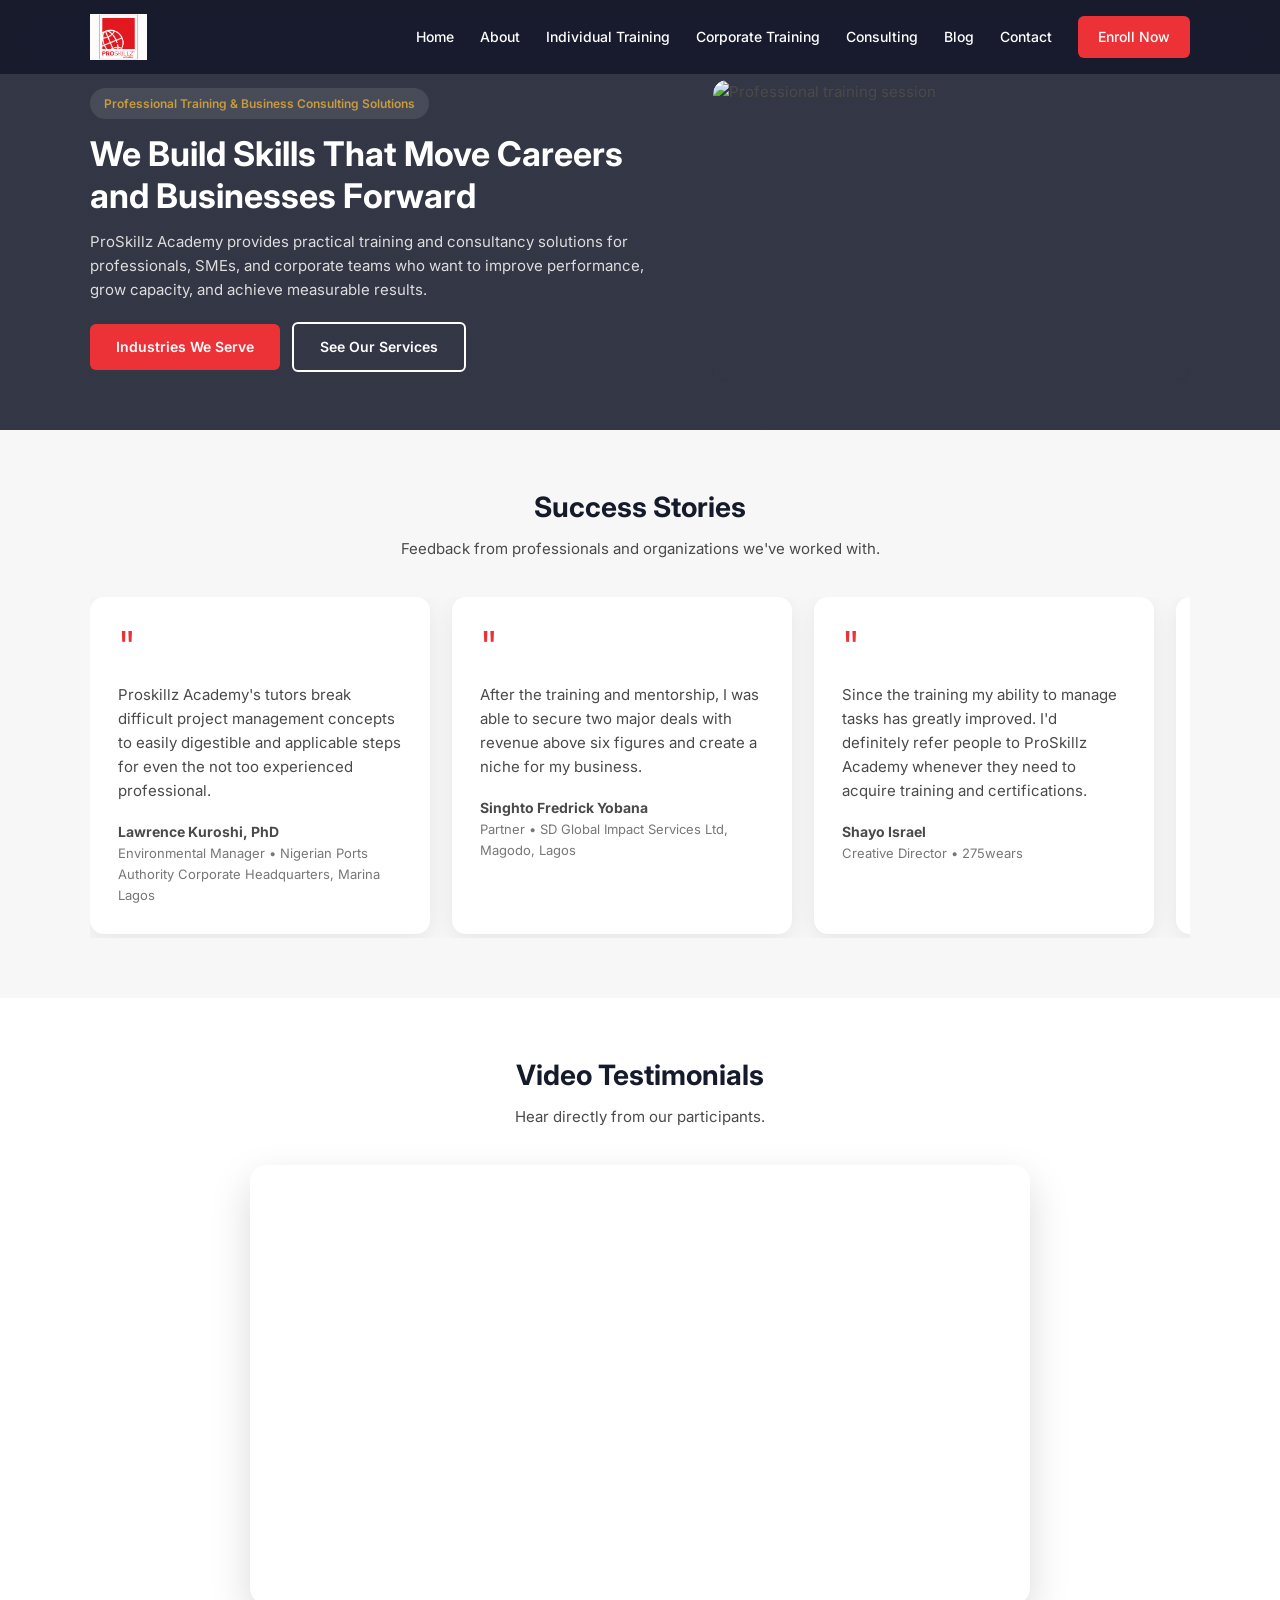
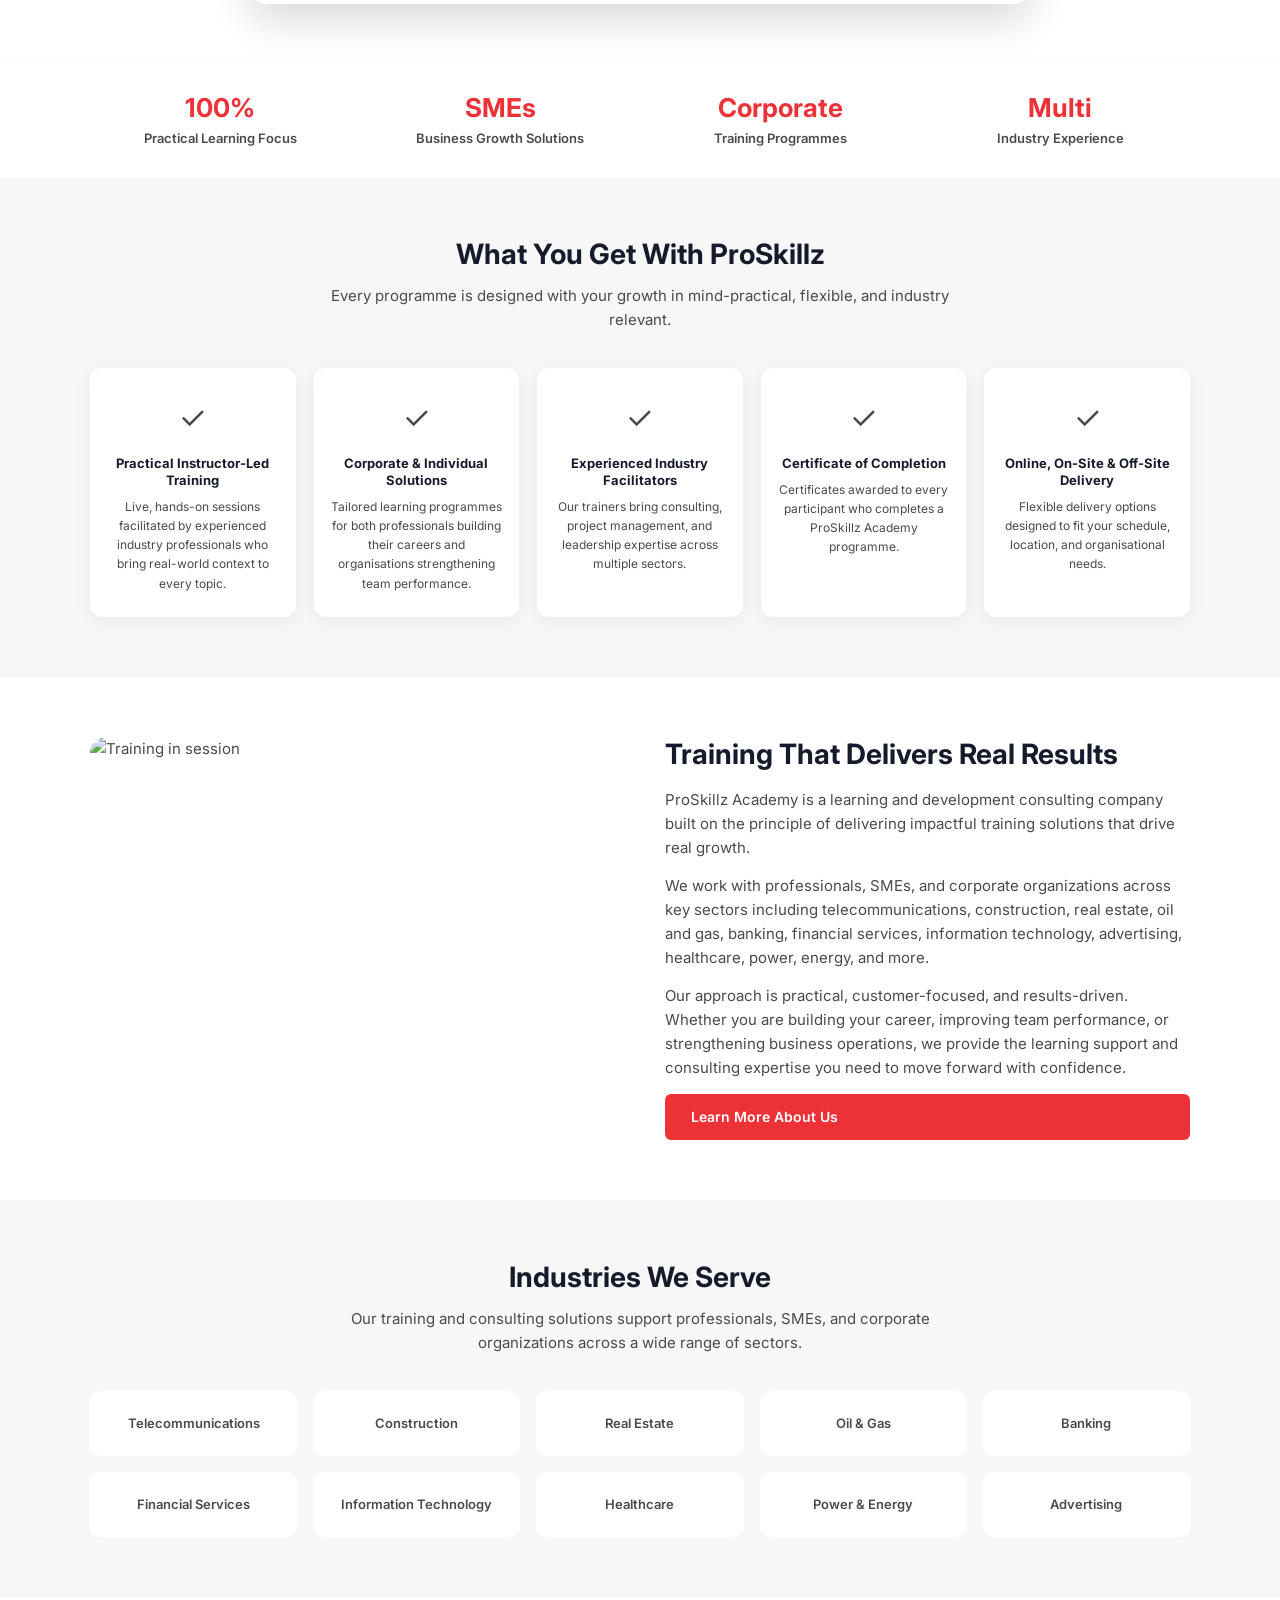
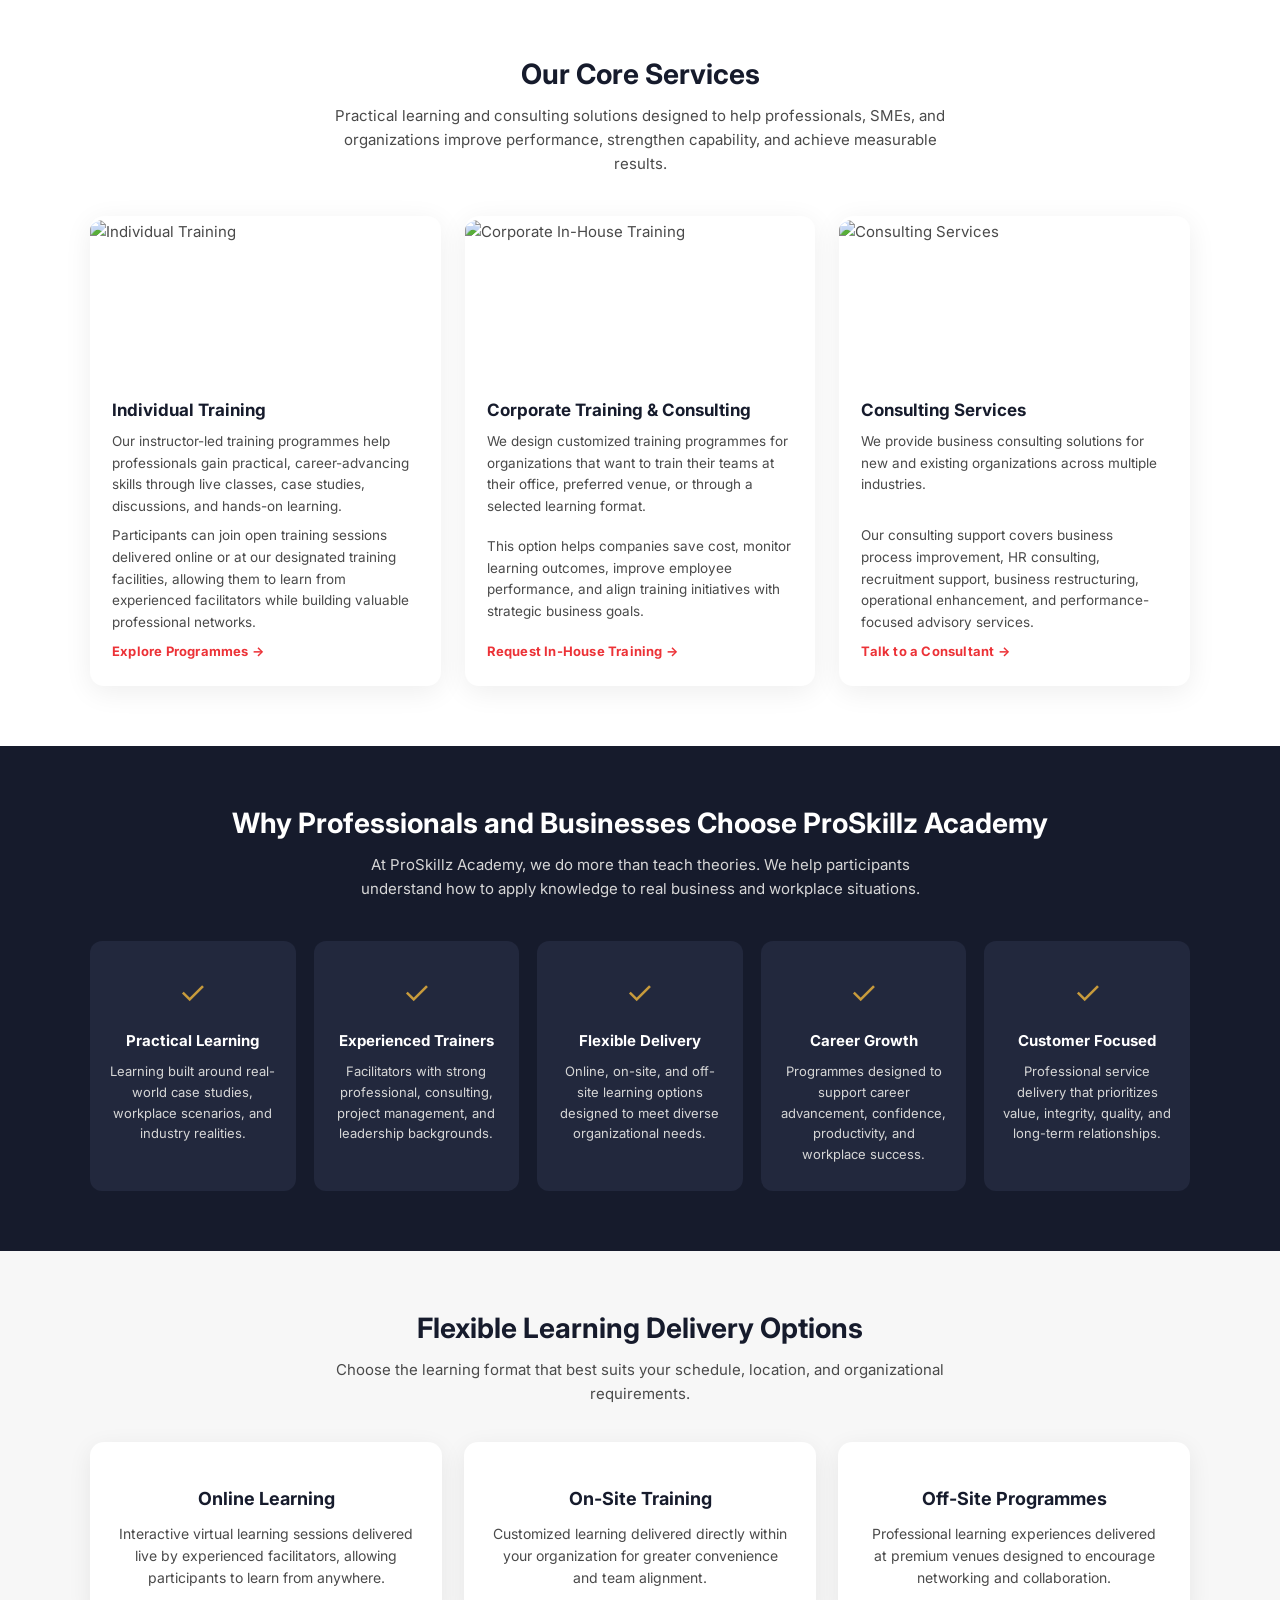
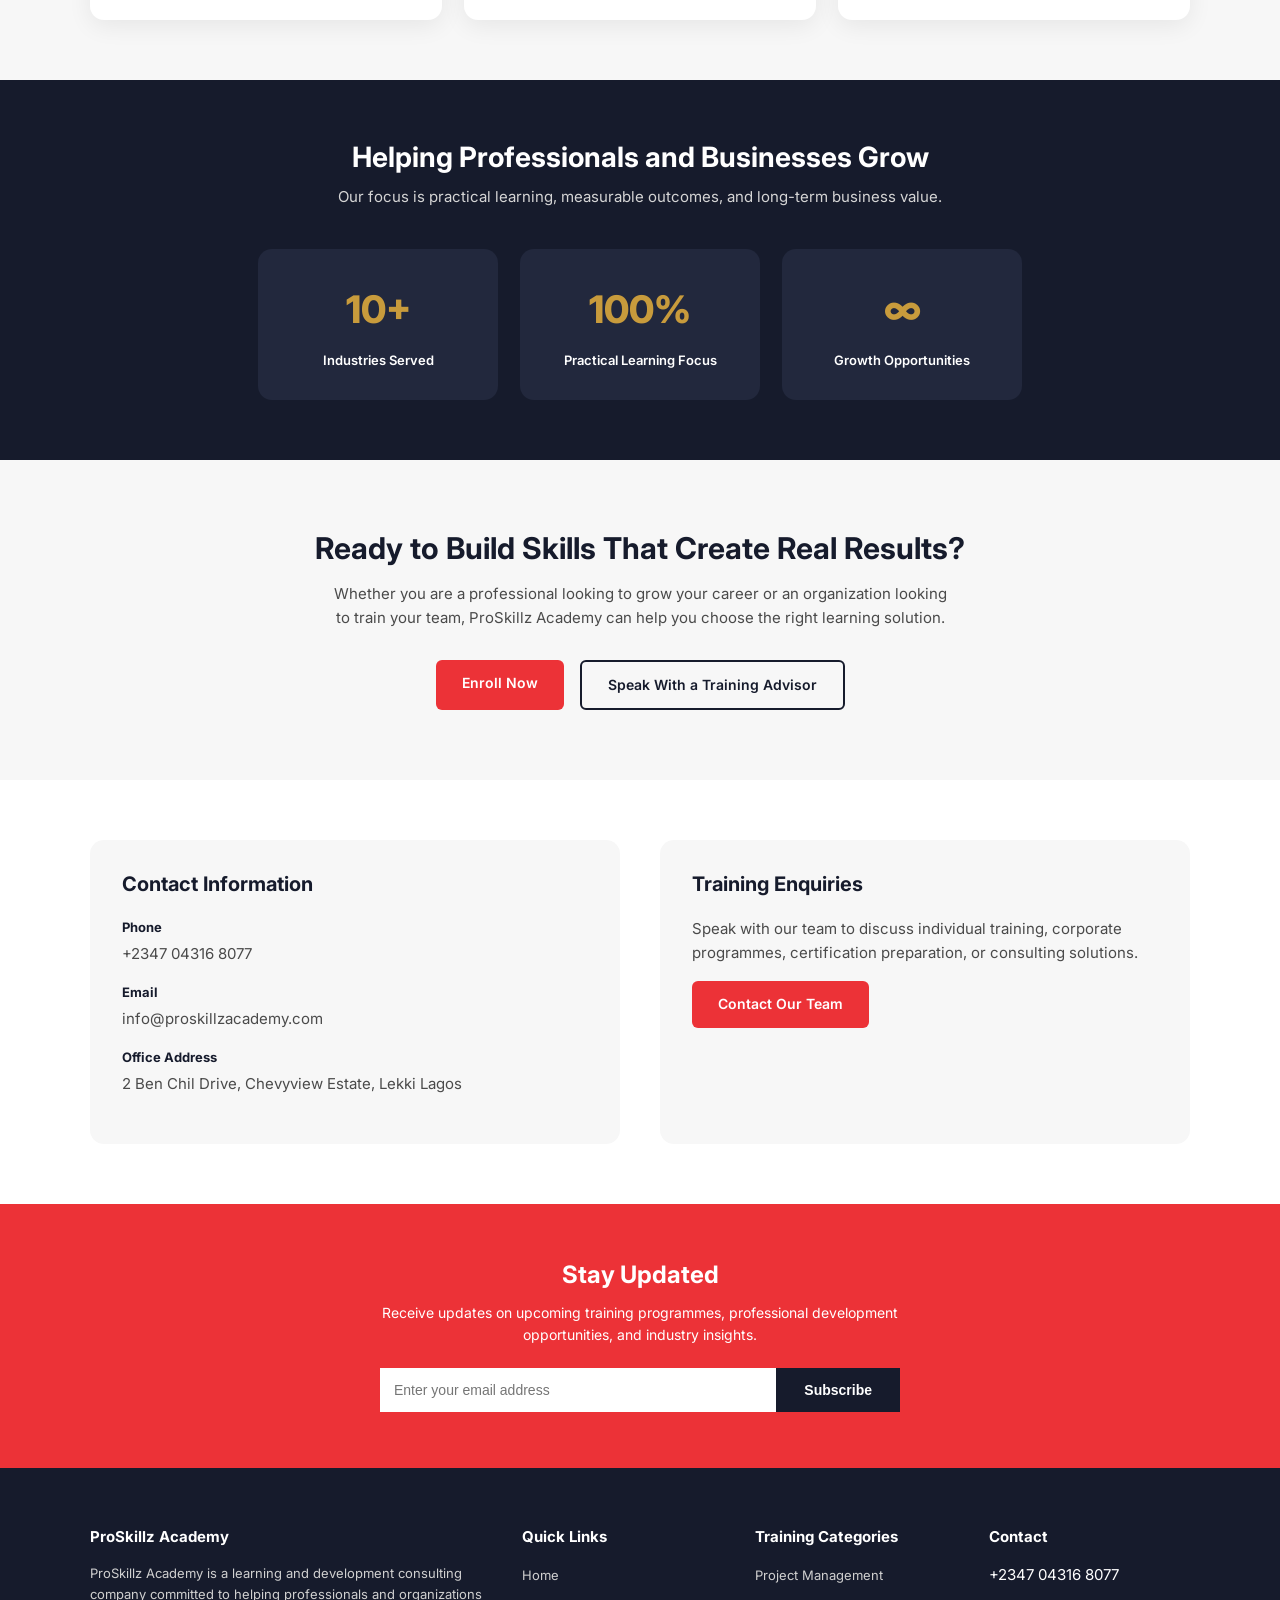
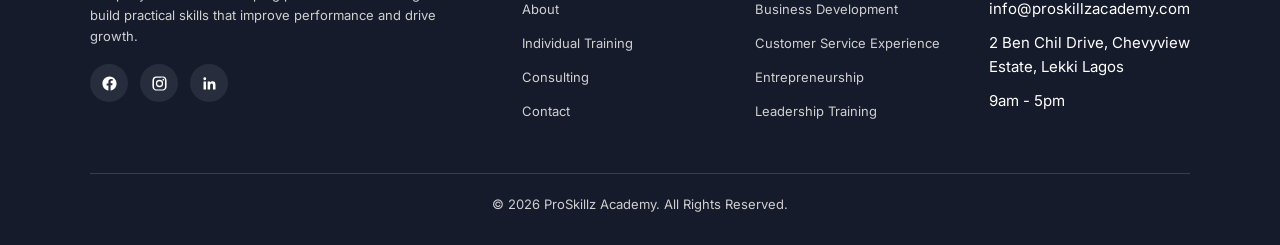
==== commit 7b8134bc: "Update index.html" ====
--- a/index.html
+++ b/index.html
@@ -355,23 +355,25 @@
 
 
 /* =========================================
-   TESTIMONIALS
+   TESTIMONIALS  (click-controlled slider,
+   no auto-play)
 ========================================= */
 .testimonials{ padding:60px 0; background:var(--light); }
 .testimonial-header{ text-align:center; margin-bottom:36px; }
-.testimonial-grid{
-  overflow:hidden;
-  -webkit-mask-image:linear-gradient(90deg,transparent,#000 6%,#000 94%,transparent);
-  mask-image:linear-gradient(90deg,transparent,#000 6%,#000 94%,transparent);
-}
+.testimonial-grid{ position:relative; }
 .testimonial-track{
   display:flex;
   gap:22px;
-  width:max-content;
-  animation:testimonial-slide 32s linear infinite;
-}
-.testimonial-track:hover{ animation-play-state:paused; }
+  overflow-x:auto;
+  scroll-snap-type:x mandatory;
+  scroll-behavior:smooth;
+  -ms-overflow-style:none;
+  scrollbar-width:none;
+  padding-bottom:4px;
+}
+.testimonial-track::-webkit-scrollbar{ display:none; }
 .testimonial-card{
+  scroll-snap-align:start;
   flex:0 0 auto;
   width:340px;
   background:#fff;
@@ -382,11 +384,20 @@
 .quote{ font-size:44px; color:var(--red); line-height:1; margin-bottom:14px; }
 .client-name{ font-weight:700; margin-top:18px; font-size:14px; }
 .client-role{ color:#777; font-size:13px; }
-
-@keyframes testimonial-slide{
-  from{ transform:translateX(0); }
-  to{ transform:translateX(-50%); }
-}
+.slider-nav{ display:flex; justify-content:center; gap:14px; margin-top:26px; }
+.slider-btn{
+  width:42px; height:42px;
+  border-radius:50%;
+  background:#fff;
+  border:1px solid rgba(0,0,0,.08);
+  box-shadow:0 4px 14px rgba(0,0,0,.08);
+  display:flex; align-items:center; justify-content:center;
+  cursor:pointer;
+  color:var(--navy);
+  font-size:18px;
+  transition:.3s;
+}
+.slider-btn:hover{ background:var(--red); color:#fff; border-color:var(--red); }
 
 
 /* =========================================
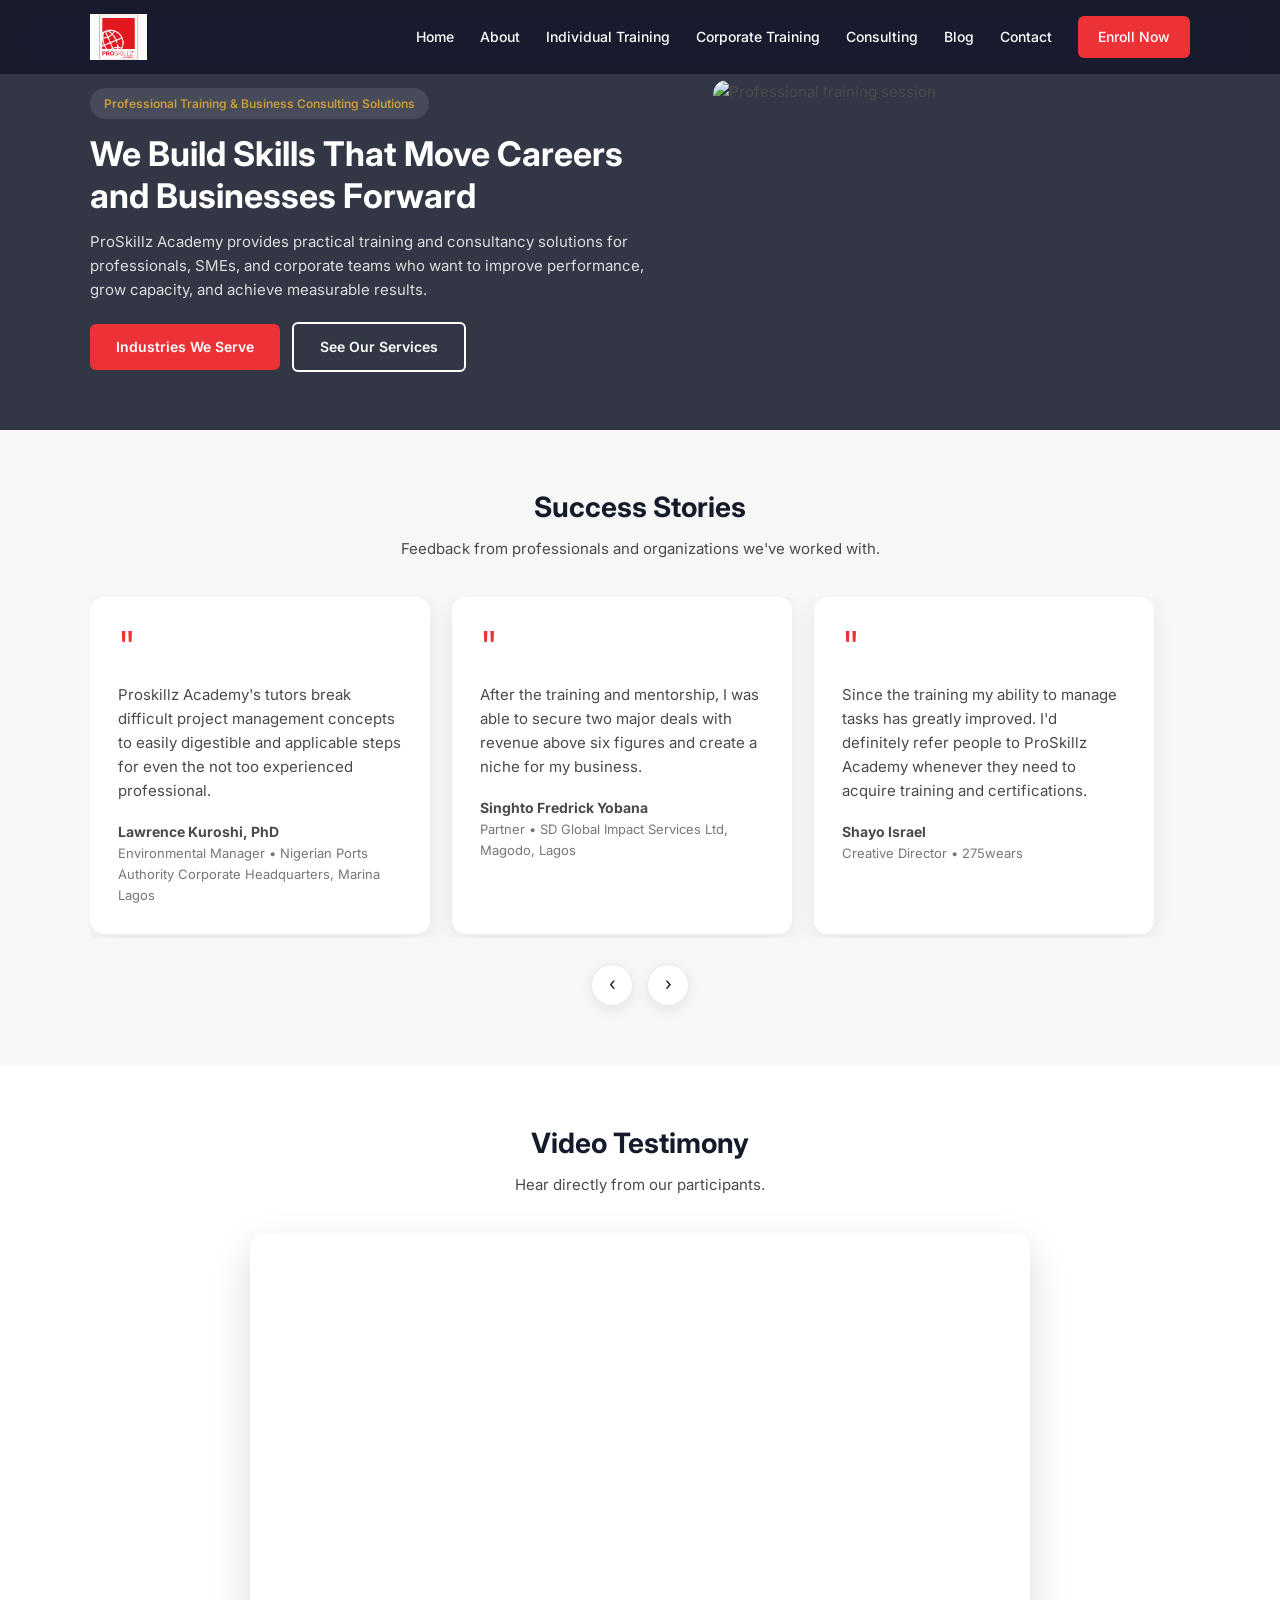
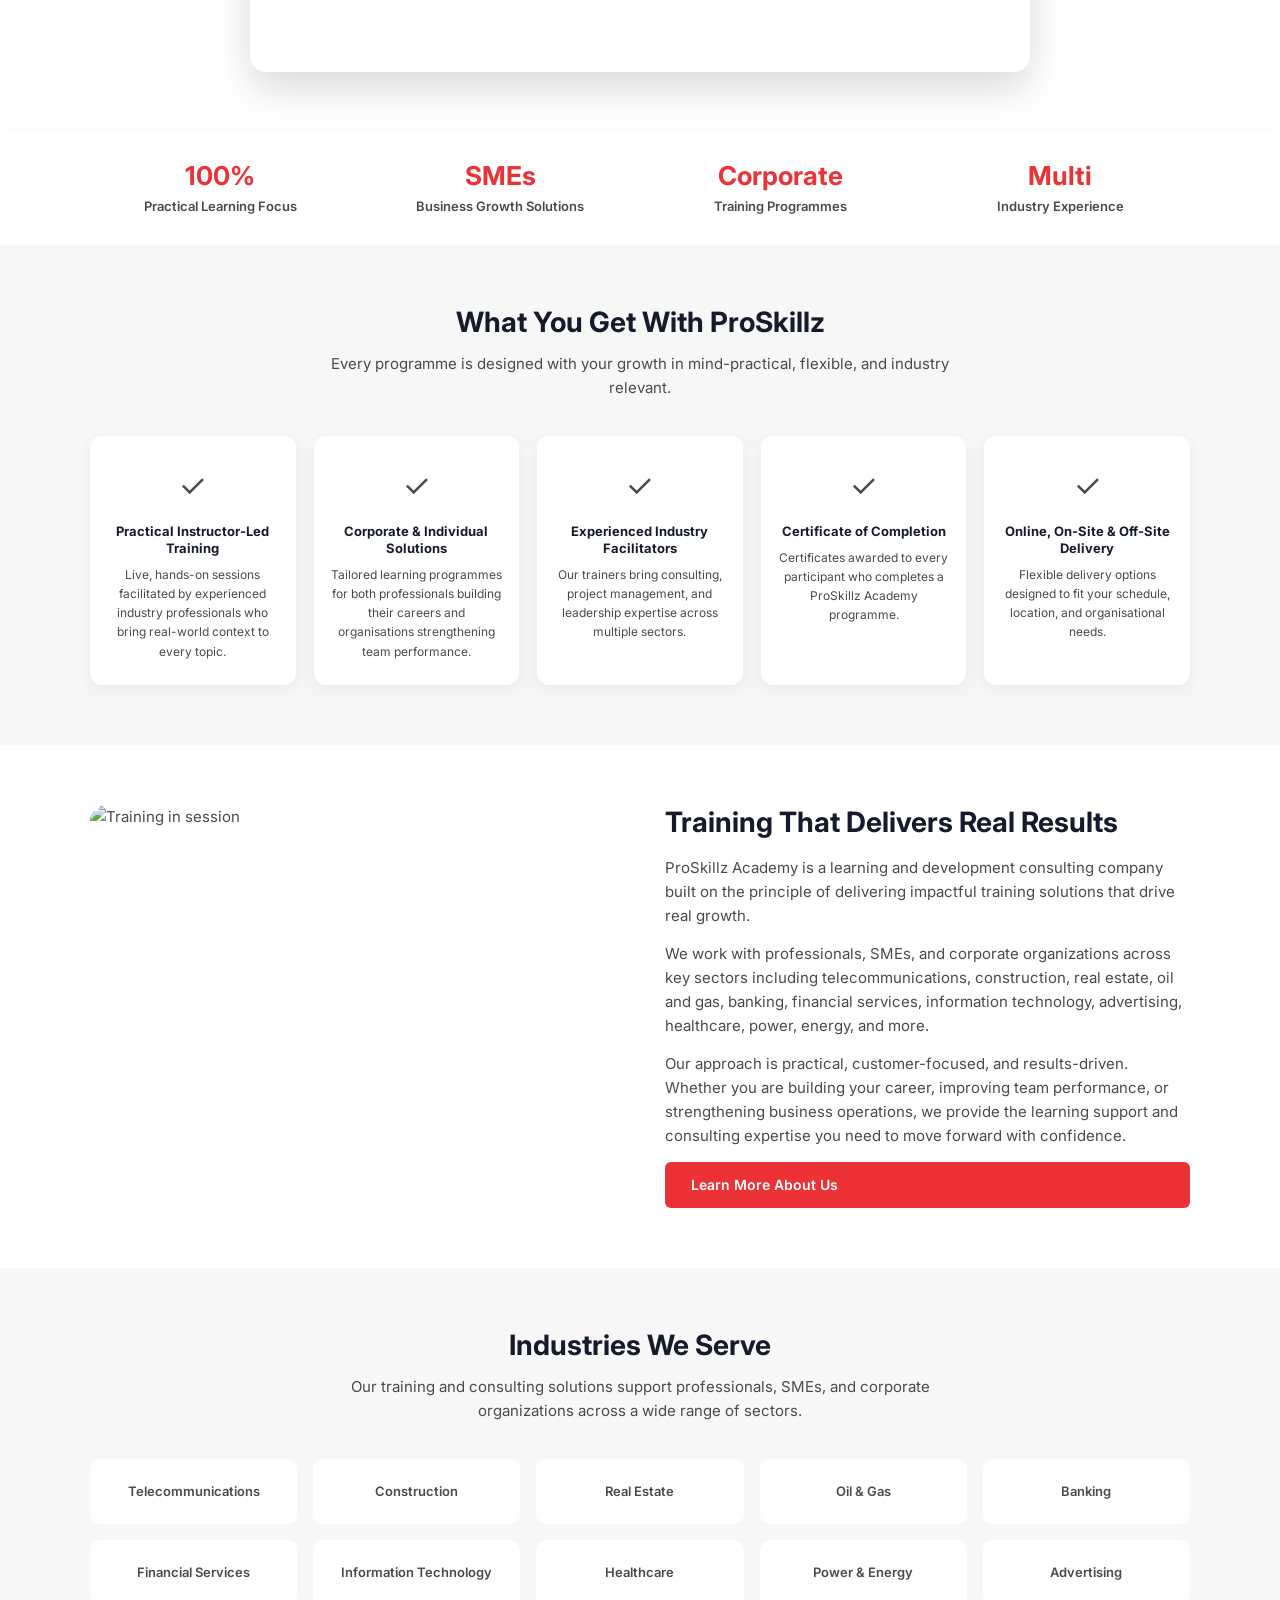
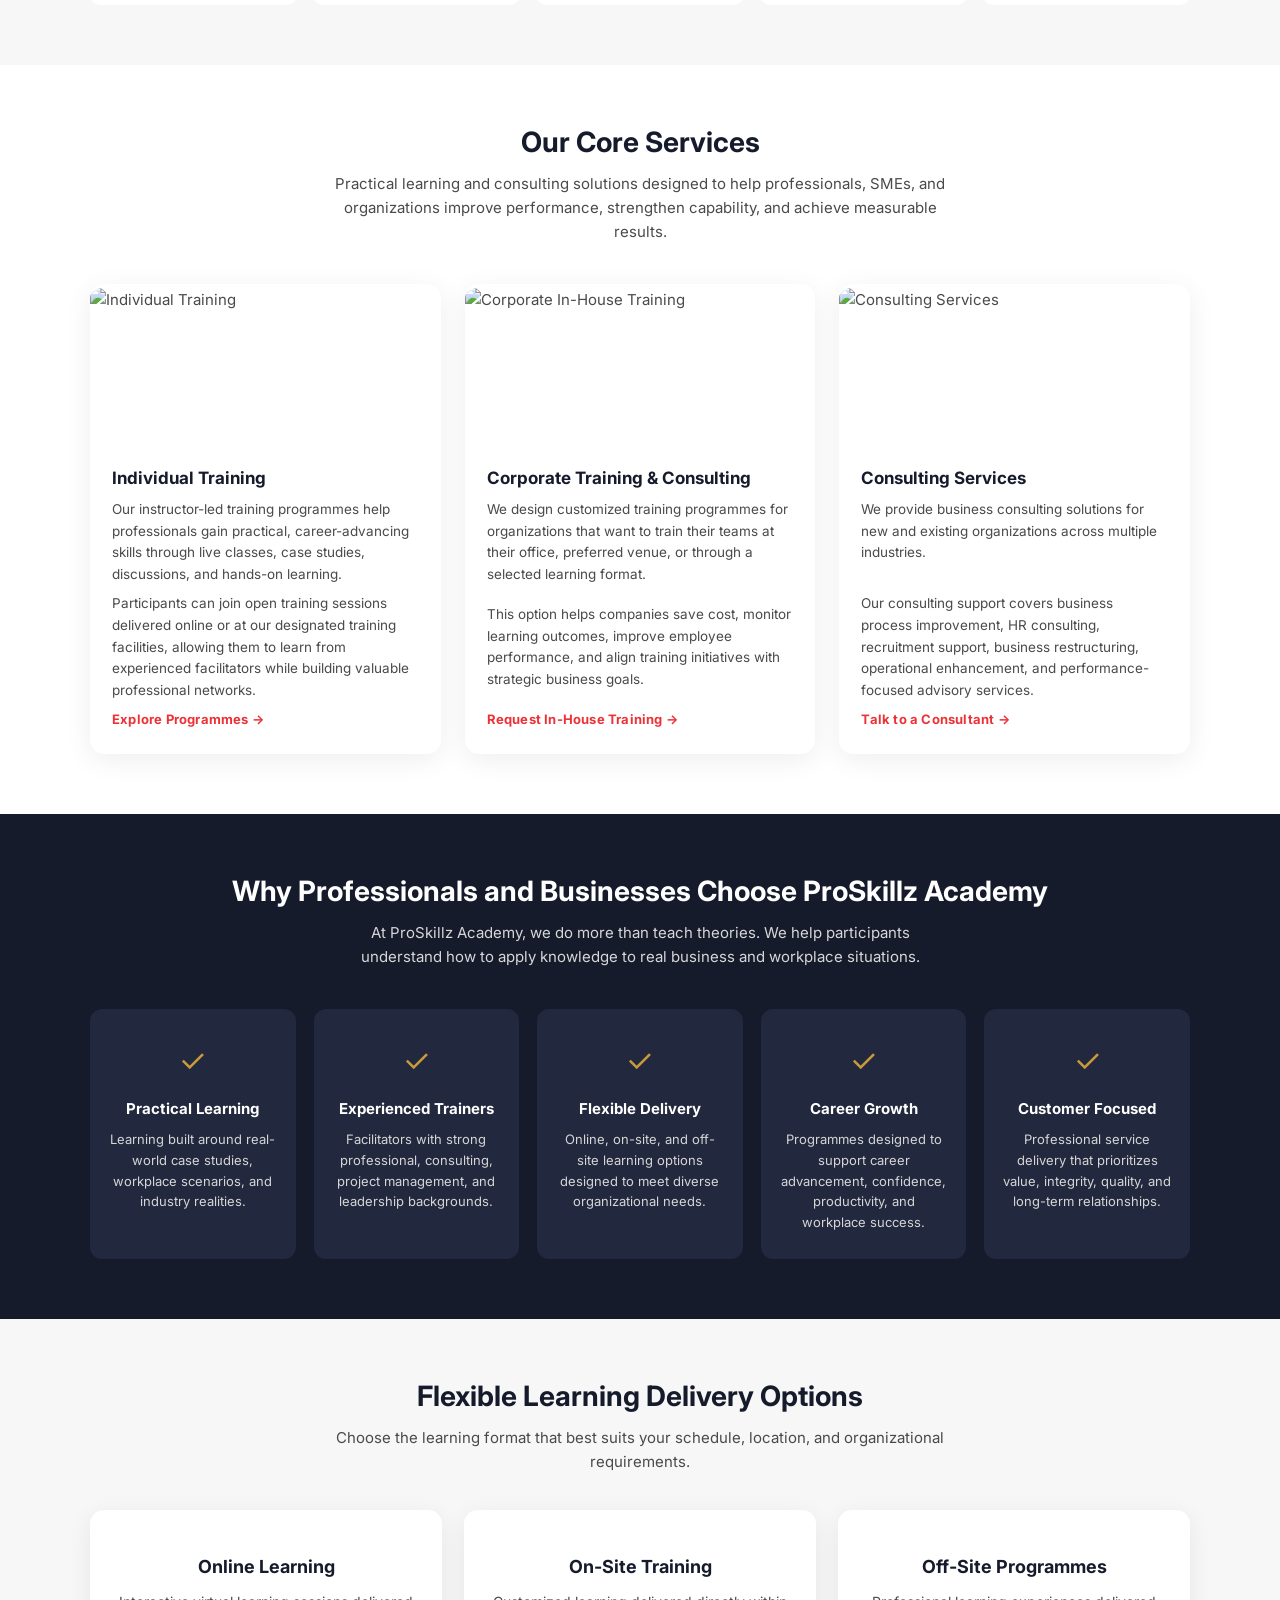
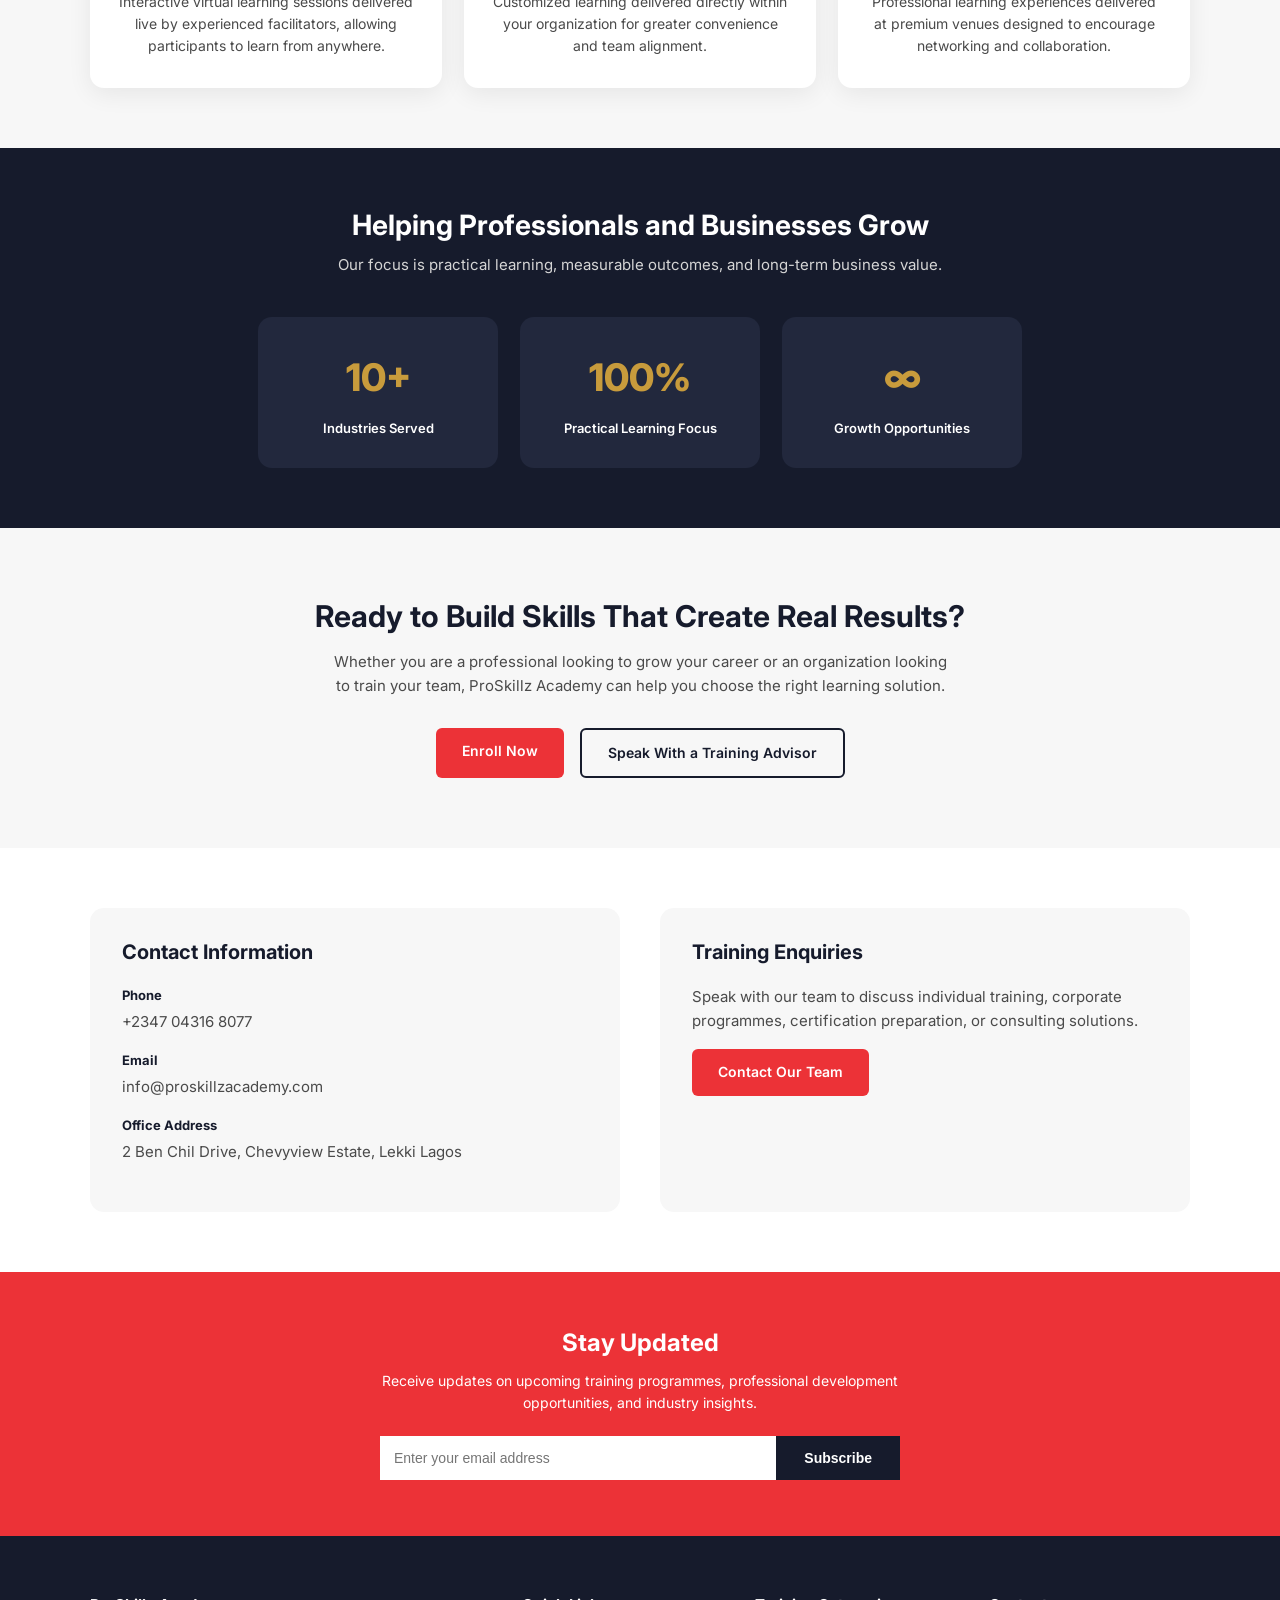
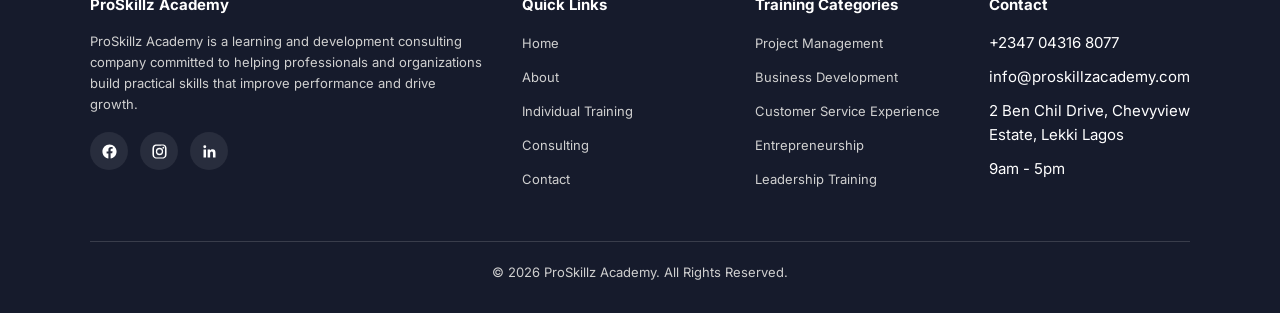
==== commit 095ca9ea: "Refactor testimonials section and add navigation" ====
--- a/index.html
+++ b/index.html
@@ -678,7 +678,7 @@
       <p class="section-subtitle">Feedback from professionals and organizations we've worked with.</p>
     </div>
     <div class="testimonial-grid">
-      <div class="testimonial-track">
+      <div class="testimonial-track" id="testimonialTrack">
         <div class="testimonial-card">
           <div class="quote">"</div>
           <p>Proskillz Academy's tutors break difficult project management concepts to easily digestible and applicable steps for even the not too experienced professional.</p>
@@ -697,26 +697,11 @@
           <div class="client-name">Shayo Israel</div>
           <div class="client-role">Creative Director • 275wears</div>
         </div>
-        <!-- duplicate set: keeps the slide seamless on loop -->
-        <div class="testimonial-card" aria-hidden="true">
-          <div class="quote">"</div>
-          <p>Proskillz Academy's tutors break difficult project management concepts to easily digestible and applicable steps for even the not too experienced professional.</p>
-          <div class="client-name">Lawrence Kuroshi, PhD</div>
-          <div class="client-role">Environmental Manager • Nigerian Ports Authority Corporate Headquarters, Marina Lagos</div>
-        </div>
-        <div class="testimonial-card" aria-hidden="true">
-          <div class="quote">"</div>
-          <p>After the training and mentorship, I was able to secure two major deals with revenue above six figures and create a niche for my business.</p>
-          <div class="client-name">Singhto Fredrick Yobana</div>
-          <div class="client-role">Partner • SD Global Impact Services Ltd, Magodo, Lagos</div>
-        </div>
-        <div class="testimonial-card" aria-hidden="true">
-          <div class="quote">"</div>
-          <p>Since the training my ability to manage tasks has greatly improved. I'd definitely refer people to ProSkillz Academy whenever they need to acquire training and certifications.</p>
-          <div class="client-name">Shayo Israel</div>
-          <div class="client-role">Creative Director • 275wears</div>
-        </div>
-      </div>
+      </div>
+    </div>
+    <div class="slider-nav">
+      <div class="slider-btn" id="testimonialPrev" aria-label="Previous testimonial">‹</div>
+      <div class="slider-btn" id="testimonialNext" aria-label="Next testimonial">›</div>
     </div>
   </div>
 </section>
@@ -726,7 +711,7 @@
 <section class="video-testimonials">
   <div class="container">
     <div class="testimonial-header">
-      <h2 class="section-title">Video Testimonials</h2>
+      <h2 class="section-title">Video Testimony</h2>
       <p class="section-subtitle">Hear directly from our participants.</p>
     </div>
     <div class="video-embed">
@@ -1165,6 +1150,22 @@
   });
 }
 
+// Testimonials click-to-slide (no auto-play)
+const testimonialTrack = document.getElementById('testimonialTrack');
+const testimonialPrev  = document.getElementById('testimonialPrev');
+const testimonialNext  = document.getElementById('testimonialNext');
+function testimonialStep(){
+  const card = testimonialTrack ? testimonialTrack.querySelector('.testimonial-card') : null;
+  const gap = 22;
+  return card ? card.offsetWidth + gap : 320;
+}
+if(testimonialPrev) testimonialPrev.addEventListener('click', () => {
+  testimonialTrack.scrollBy({ left: -testimonialStep(), behavior: 'smooth' });
+});
+if(testimonialNext) testimonialNext.addEventListener('click', () => {
+  testimonialTrack.scrollBy({ left: testimonialStep(), behavior: 'smooth' });
+});
+
 // Scroll fade-up
 const faders = document.querySelectorAll('.fade-up');
 const observer = new IntersectionObserver((entries) => {
